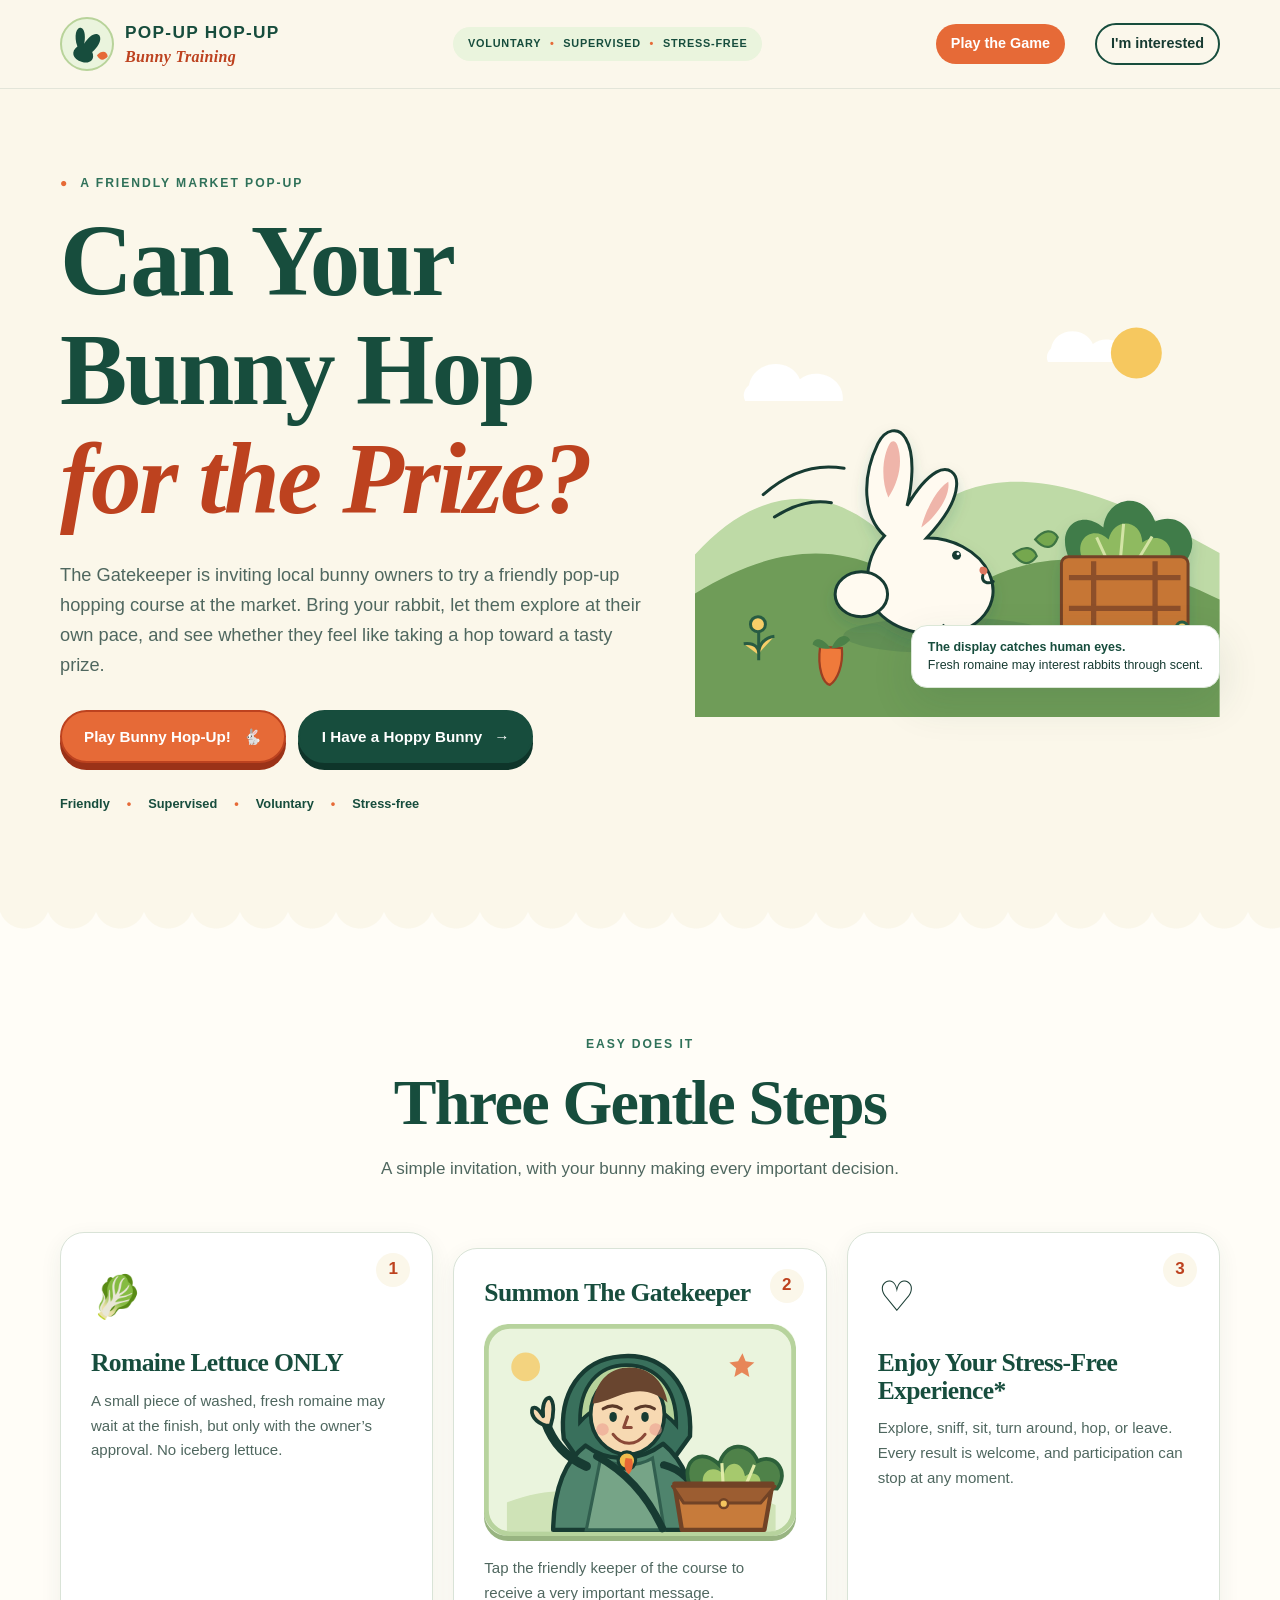
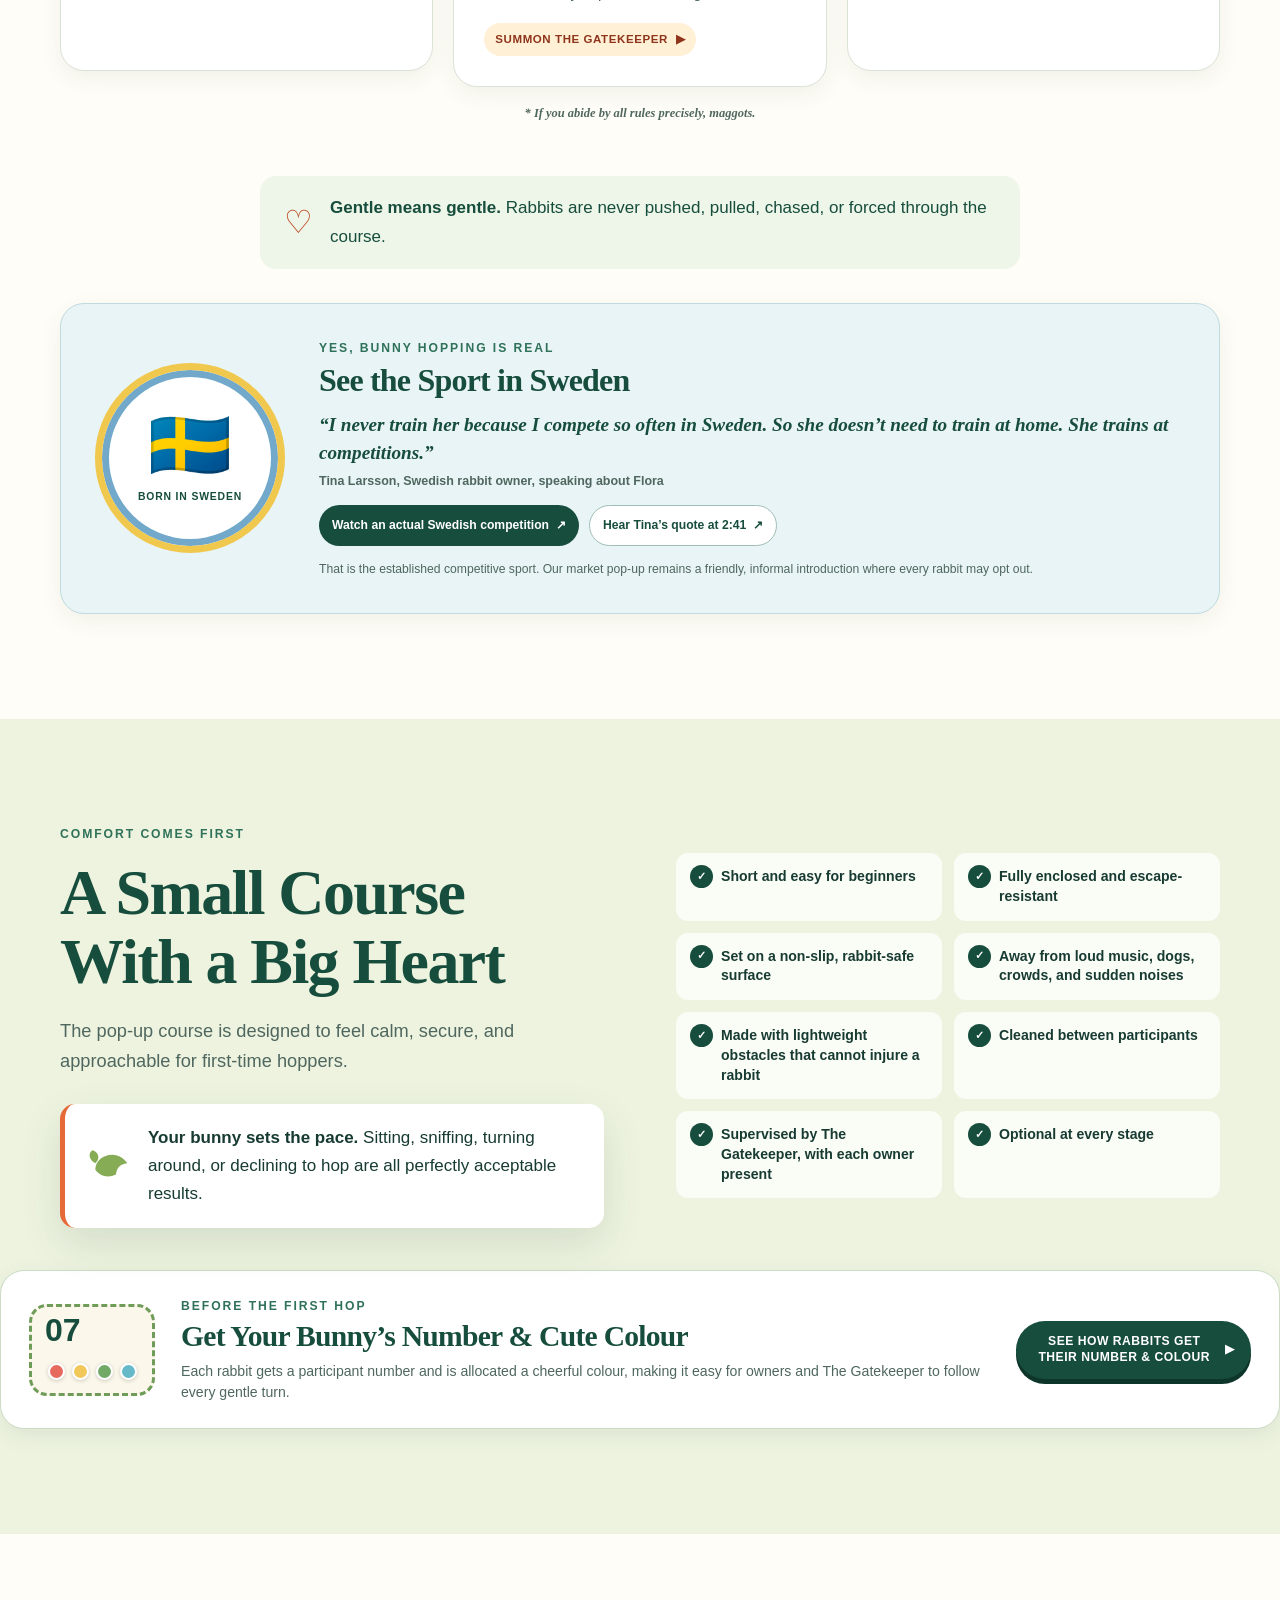
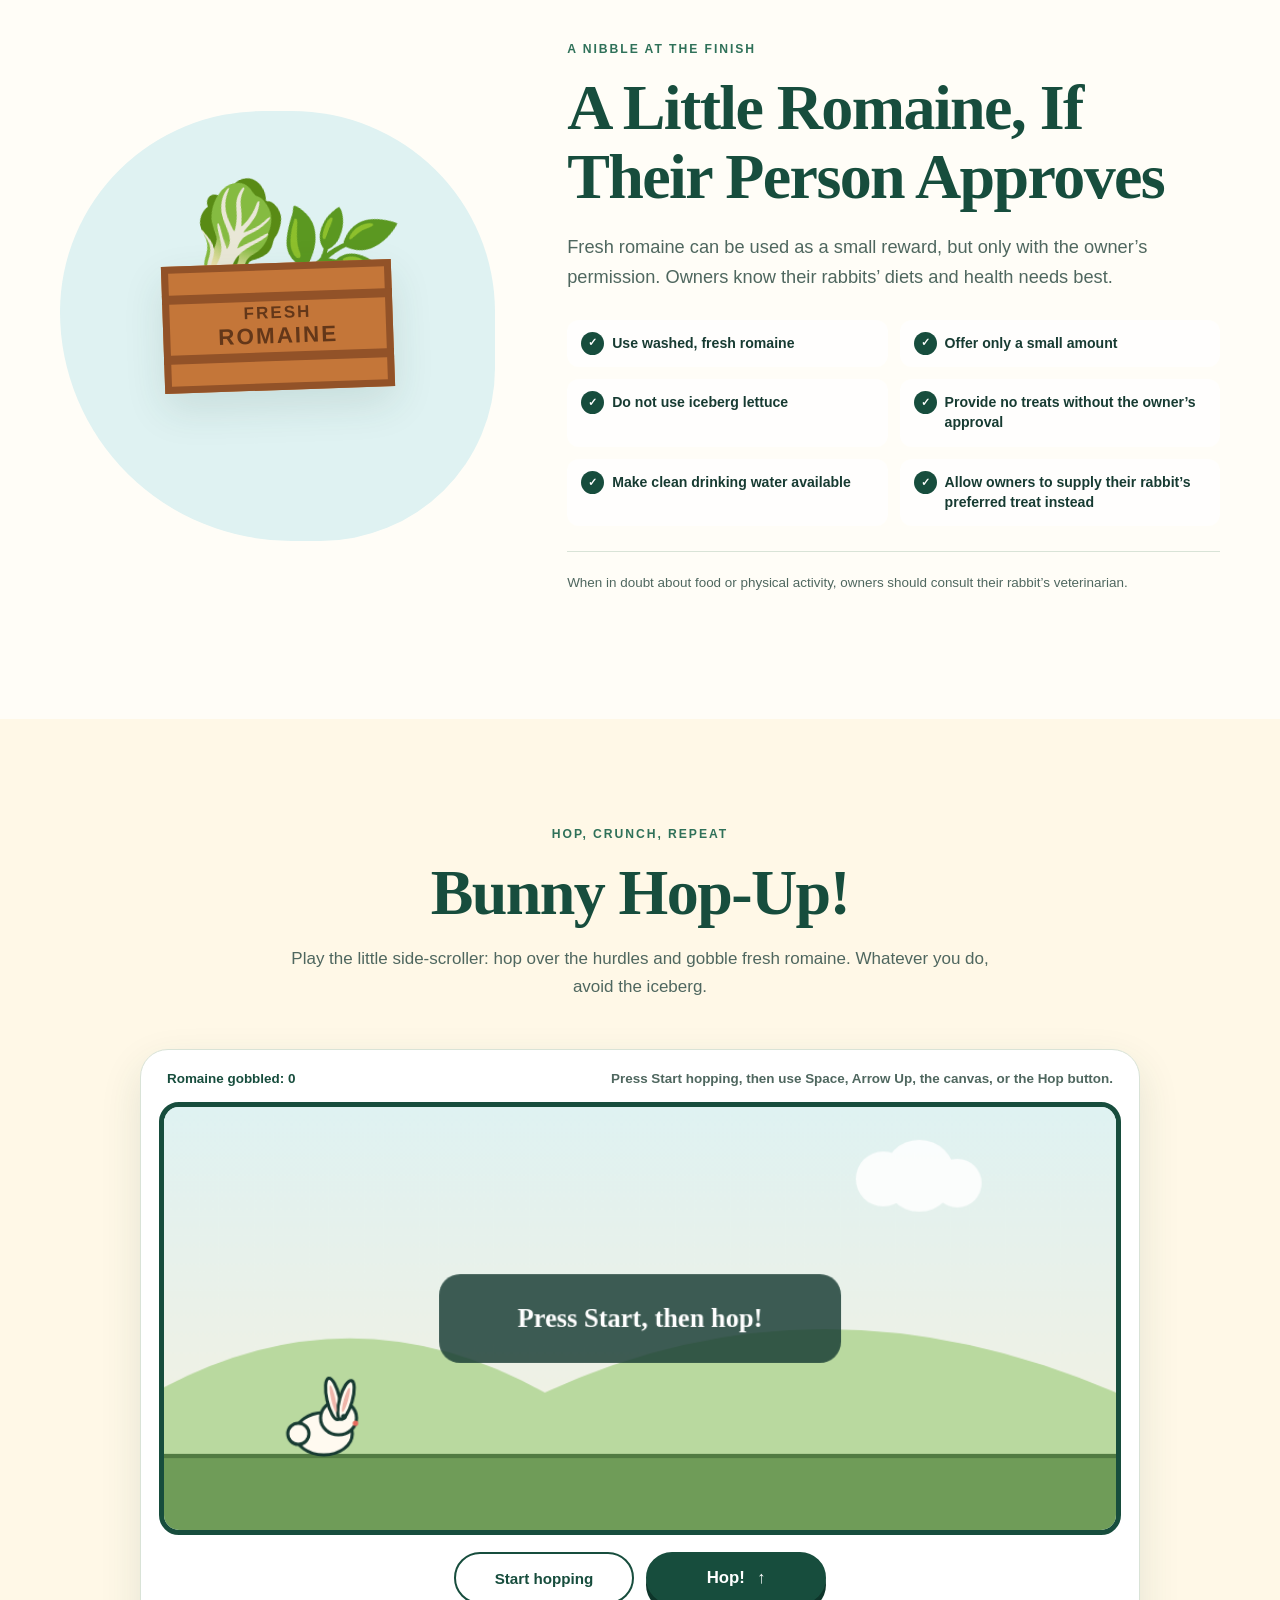
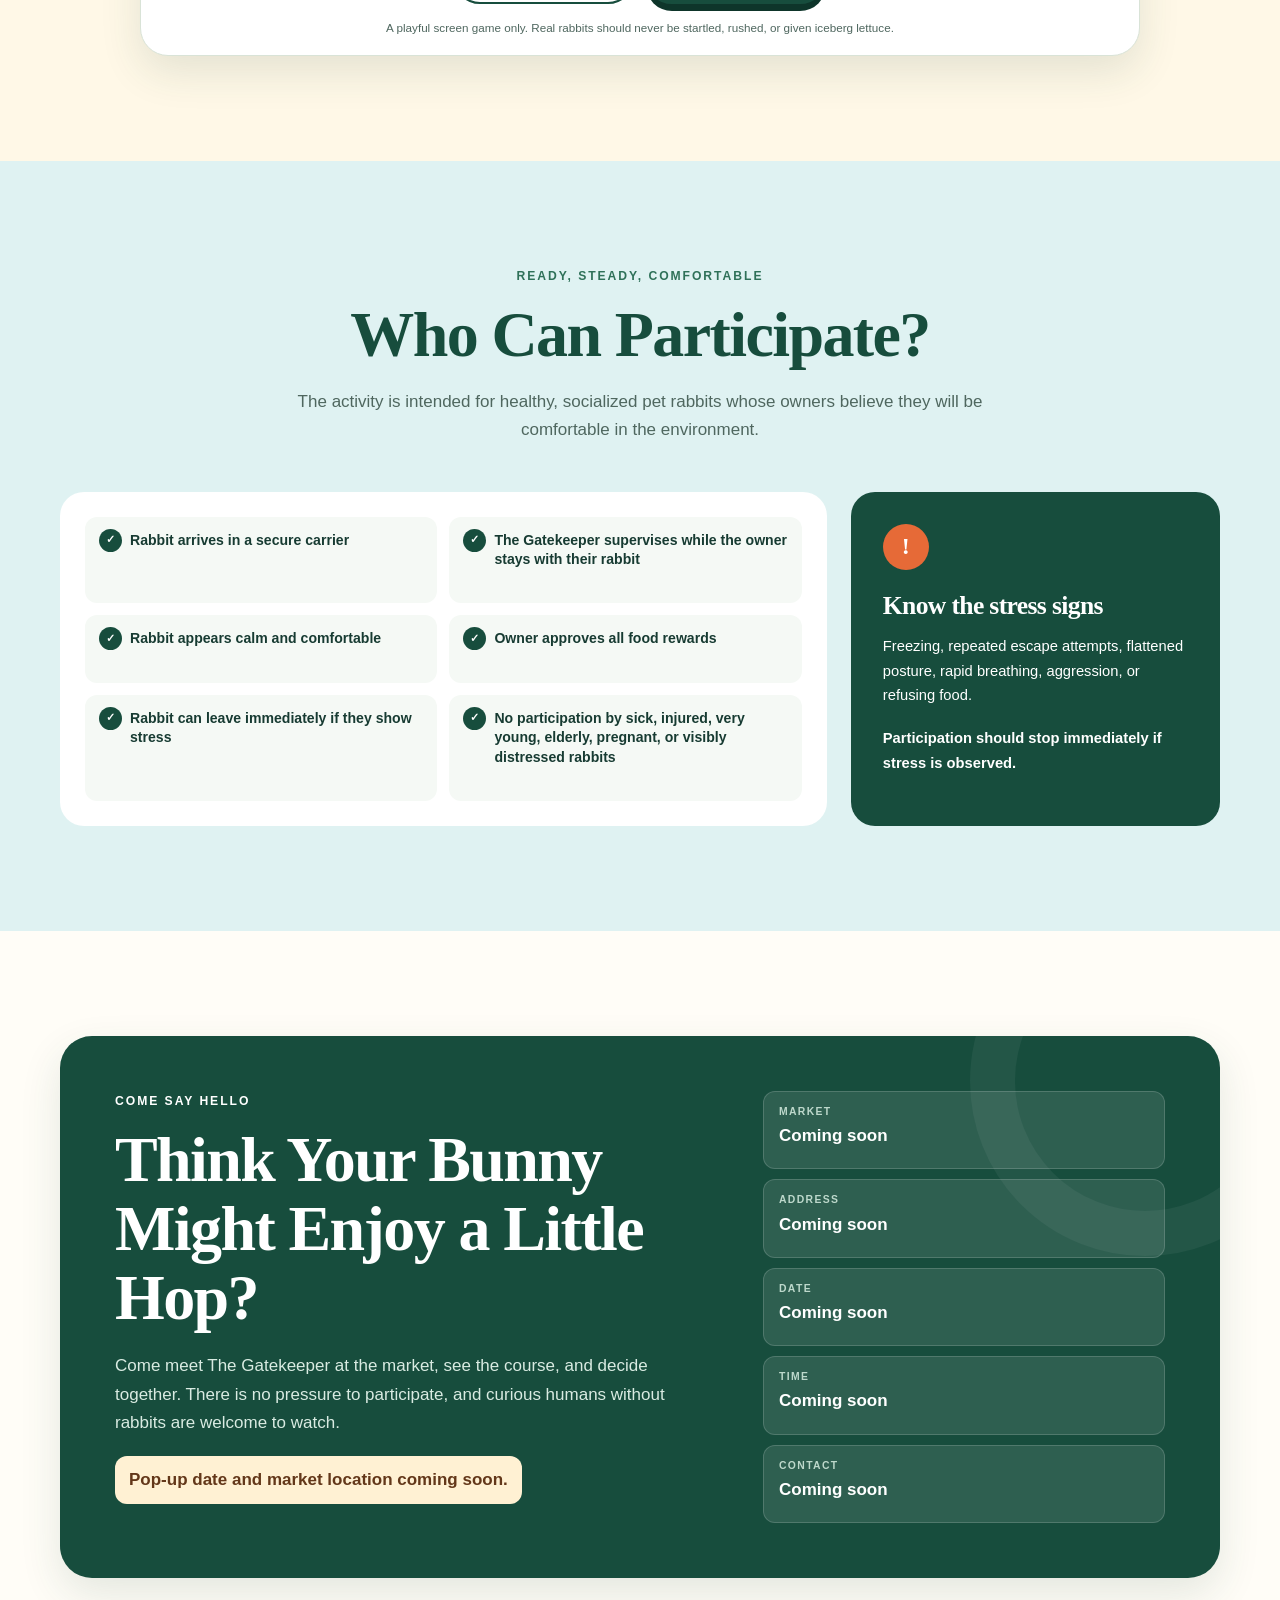
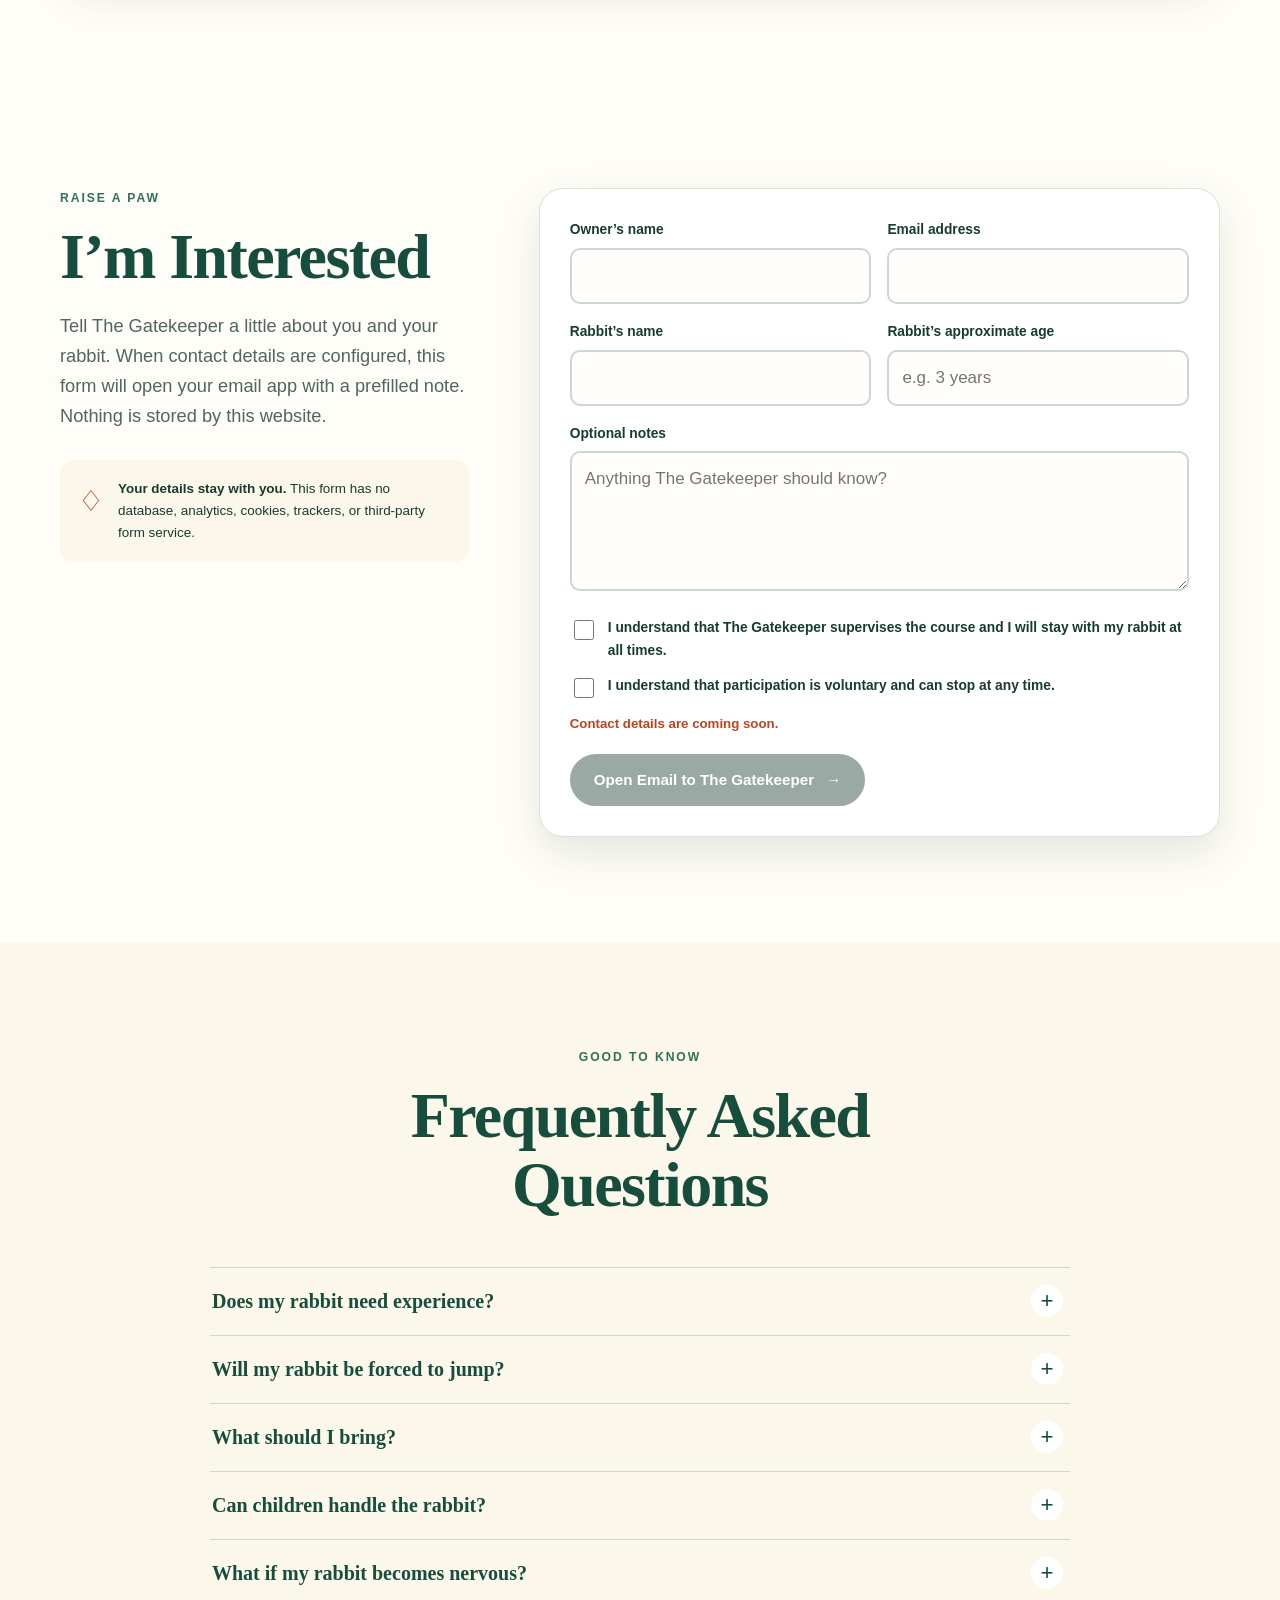
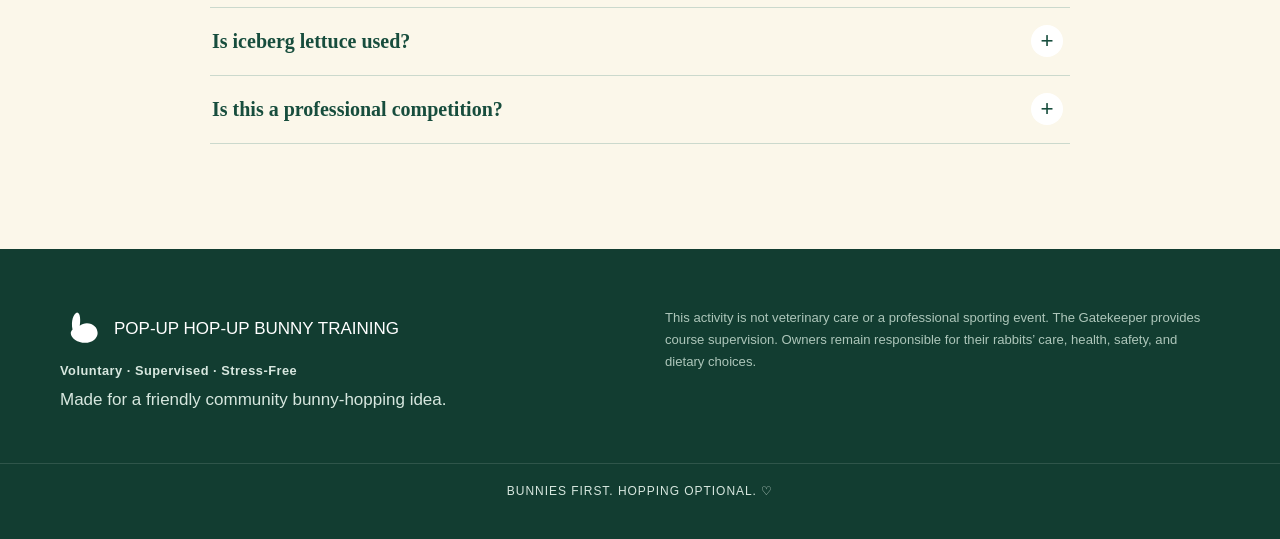
==== index.html @ 7ddb05f0 "Fine-tune maggot audio timing" ====
<!doctype html>
<html lang="en">
<head>
  <meta charset="utf-8">
  <meta name="viewport" content="width=device-width, initial-scale=1">
  <meta name="theme-color" content="#f7f1df">
  <meta name="description" content="A friendly, voluntary bunny-hopping course where rabbit comfort always comes first.">
  <meta property="og:title" content="Pop-Up Hop-Up Bunny Training | Hop for the Prize!">
  <meta property="og:description" content="Can your bunny hop for the prize? Meet The Gatekeeper at a friendly market hopping course.">
  <meta property="og:type" content="website">
  <meta property="og:image" content="/social-card.svg">
  <meta property="og:image:alt" content="A rabbit hopping toward fresh romaine in a market crate">
  <title>Pop-Up Hop-Up Bunny Training | Hop for the Prize!</title>
  <link rel="icon" href="favicon.svg" type="image/svg+xml">
  <link rel="stylesheet" href="styles.css?v=10">
  <script src="event-config.js?v=5" defer></script>
  <script src="script.js?v=5" defer></script>
  <script src="game.js?v=8" defer></script>
</head>
<body>
  <a class="skip-link" href="#main">Skip to main content</a>
  <header class="site-header">
    <div class="shell nav-wrap">
      <a class="brand" href="#top" aria-label="Pop-Up Hop-Up Bunny Training, home">
        <span class="brand-mark"><svg aria-hidden="true" viewBox="0 0 64 64"><path d="M17 35C11 18 16 6 22 7c7 1 7 17 5 24 7-12 18-19 23-12 4 7-4 19-11 24 5 12-4 18-15 15C9 54 7 42 17 35Z"/><circle cx="40" cy="34" r="2.4"/><path class="brand-leaf" d="M46 48c8-9 16-5 16 2-6 7-12 6-16-2Z"/></svg></span>
        <span class="brand-copy"><strong>POP-UP HOP-UP</strong><span>Bunny Training</span></span>
      </a>
      <p class="header-promise">Voluntary <span>•</span> Supervised <span>•</span> Stress-Free</p>
      <nav aria-label="Primary navigation"><a class="nav-game" href="#game">Play the Game</a><a class="nav-cta" href="#interest">I'm interested</a></nav>
    </div>
  </header>

  <main id="main">
    <section class="hero" id="top">
      <div class="shell hero-grid">
        <div class="hero-copy">
          <p class="eyebrow"><span aria-hidden="true">●</span> A friendly market pop-up</p>
          <h1>Can Your Bunny Hop <em>for the Prize?</em></h1>
          <p class="lede">The Gatekeeper is inviting local bunny owners to try a friendly pop-up hopping course at the market. Bring your rabbit, let them explore at their own pace, and see whether they feel like taking a hop toward a tasty prize.</p>
          <div class="button-row"><a class="button game-button" href="#game">Play Bunny Hop-Up! <span aria-hidden="true">🐇</span></a><a class="button primary" href="#interest">I Have a Hoppy Bunny <span aria-hidden="true">→</span></a></div>
          <p class="trust"><span>Friendly</span><span>Supervised</span><span>Voluntary</span><span>Stress-free</span></p>
        </div>
        <div class="hero-art" aria-label="Illustration of a happy rabbit hopping toward a market crate of romaine lettuce" role="img">
          <svg viewBox="0 0 700 570" xmlns="http://www.w3.org/2000/svg" aria-hidden="true">
            <defs><filter id="shadow" x="-20%" y="-20%" width="140%" height="160%"><feDropShadow dx="0" dy="10" stdDeviation="9" flood-color="#315c51" flood-opacity=".18"/></filter></defs>
            <path class="cloud" d="M72 127c7-34 55-38 68-8 24-18 61 0 57 29H67c-4-7-2-15 5-21Zm403-49c5-28 45-31 56-6 20-15 50 0 47 24H471c-3-6-1-13 4-18Z"/>
            <circle class="sun" cx="589" cy="84" r="34"/><path class="hill-back" d="M0 353c93-103 193-91 267-12 94-123 223-107 433 10v219H0Z"/><path class="hill" d="M0 405c125-77 228-71 330 20 111-93 235-77 370-12v157H0Z"/>
            <g class="hop-lines"><path d="M91 273c34-30 70-42 108-35"/><path d="M106 303c28-18 53-23 76-19"/></g>
            <ellipse class="ground-shadow" cx="337" cy="461" rx="139" ry="24"/>
            <g class="bunny" filter="url(#shadow)">
              <path class="rabbit" d="M253 328c-29-26-31-77-9-123 10-20 28-23 37-7 14 23 8 66 2 90 10-17 22-35 39-45 16-9 29 1 27 19-2 25-24 52-40 69 31-1 70 16 84 48 17 40-13 78-65 80-59 2-99-28-98-70 0-26 9-46 23-61Z"/>
              <path class="ear-inner" d="M258 277c-11-26-7-57 2-72 3-5 8-4 10 2 8 22 2 49-12 70Zm44 40c8-29 22-52 36-61 3 18-15 46-36 61Z"/>
              <ellipse class="rabbit" cx="222" cy="406" rx="35" ry="30"/><circle class="eye" cx="349" cy="354" r="6"/><circle class="eye-glint" cx="351" cy="352" r="2"/><path class="nose" d="M381 370c9-3 13 6 5 11-6-2-8-7-5-11Z"/><path class="smile" d="M384 381c-2 9 7 12 14 8"/><path class="rabbit-leg" d="M330 447c30 23 54 25 73 13 10-6 19 6 10 14-31 25-75 15-100-12"/>
            </g>
            <g class="lettuce-hop"><path d="M425 352c14-12 27-9 31 3-8 12-19 14-31-3Z"/><path d="M454 333c11-14 24-14 30-3-5 14-16 19-30 3Z"/></g>
            <g class="crate" filter="url(#shadow)">
              <path class="lettuce-dark" d="M500 360c-21-44 15-69 45-43 5-43 55-49 69-8 35-16 65 21 41 53Z"/><path class="lettuce-light" d="M516 356c-9-26 17-42 36-23 7-31 44-27 45 4 22-16 44 2 36 22Z"/><path class="veins" d="M548 356l-12-26m57 27 17-28m-42 27 4-44"/><rect class="crate-box" x="489" y="356" width="169" height="100" rx="9"/><path class="crate-line" d="M499 384h149M499 425h149M532 362v88m82-88v88"/>
            </g>
            <g class="flowers"><path d="M85 449v45m-20-22c16-2 21 7 20 15m21-25c-15 2-21 13-21 23"/><circle cx="84" cy="446" r="10"/><path d="M650 455v39m-17-17c14-3 18 5 17 13"/><circle cx="650" cy="451" r="8"/></g>
            <g class="carrot"><path d="M167 476c-4 29 4 49 13 51 10-7 18-26 16-49Z"/><path d="M181 478c-13-17-23-13-24-5 8 5 15 7 24 5Zm1 0c9-20 21-19 25-11-6 7-15 11-25 11Z"/></g>
          </svg>
          <p class="art-note"><strong>The display catches human eyes.</strong> Fresh romaine may interest rabbits through scent.</p>
        </div>
      </div>
      <div class="scallop" aria-hidden="true"></div>
    </section>

    <section class="section" id="how">
      <div class="shell"><div class="section-heading"><p class="eyebrow">Easy does it</p><h2>Three Gentle Steps</h2><p>A simple invitation, with your bunny making every important decision.</p></div>
        <div class="steps">
          <article class="step-card"><span class="step-no">1</span><div class="step-icon" aria-hidden="true">🥬</div><h3>Romaine Lettuce ONLY</h3><p>A small piece of washed, fresh romaine may wait at the finish, but only with the owner’s approval. No iceberg lettuce.</p></article>
          <article class="step-card gatekeeper-card"><button class="gatekeeper-trigger" id="meet-gatekeeper" type="button" aria-haspopup="dialog" aria-controls="gatekeeper-dialog" data-gatekeeper-video="https://www.youtube.com/embed/3g31Dj-sEiA?autoplay=1&amp;start=65&amp;rel=0&amp;playsinline=1" data-gatekeeper-source="https://youtu.be/3g31Dj-sEiA?si=zeoUAO45zmbGQn8c&amp;t=65" data-gatekeeper-title="The Gatekeeper Has Appeared"><span class="step-no">2</span><span class="card-title gatekeeper-heading">Summon The Gatekeeper</span><span class="step-icon gatekeeper-icon" aria-hidden="true"><svg viewBox="0 0 200 160" role="presentation"><path class="hood-back" d="M49 78C43 42 60 17 91 14c31-3 55 19 57 58l-18 30H65Z"/><path class="hood-lining" d="M61 67c0-27 15-43 36-43 23 0 39 17 40 46-10-12-23-19-39-19-14 0-27 5-37 16Z"/><ellipse class="cartoon-face" cx="99" cy="64" rx="30" ry="32"/><path class="cartoon-hair" d="M72 56c3-20 15-29 29-29 15 0 27 9 30 27-9-8-17-11-28-9-10 2-18 7-31 11Z"/><path class="cartoon-brow" d="M81 59c5-3 10-3 14 0m11 0c5-3 10-3 14 0"/><ellipse class="cartoon-eye" cx="88" cy="65" rx="3" ry="4"/><ellipse class="cartoon-eye" cx="113" cy="65" rx="3" ry="4"/><circle class="cartoon-cheek" cx="80" cy="76" r="5"/><circle class="cartoon-cheek" cx="121" cy="76" r="5"/><path class="cartoon-nose" d="M99 65l-3 8h6"/><path class="cartoon-smile" d="M88 78c7 10 18 10 25 0"/><path class="cloak-body" d="M66 88c-16 13-23 35-24 65h111c-2-31-11-53-27-66-17 13-43 14-60 1Z"/><path class="cloak-panel" d="M79 98c9 6 27 7 39 0l9 55H68Z"/><circle class="cloak-clasp" cx="99" cy="101" r="7"/><path class="carrot-clasp" d="M98 99c-2 7 0 11 2 12 3-3 4-7 3-12Z"/><path class="wave-arm" d="M68 103c-16-7-24-17-28-30"/><path class="cartoon-hand" d="M39 75c-8-3-12-9-10-13 3-2 6 3 8 5-1-7 1-13 5-13 4 3 3 13 1 21Z"/><path class="holding-arm" d="M128 104c14 4 21 14 24 27"/><path class="bag-strap" d="M75 96c26 14 40 34 49 57"/><path class="lettuce-a" d="M137 119c-7-21 10-31 24-16 3-19 24-20 31-3 15-7 25 10 15 23Z"/><path class="lettuce-b" d="M147 119c-2-12 9-17 17-8 3-13 15-12 17 1 9-6 15 2 11 10Z"/><path class="romaine-vein" d="M163 119l-1-17m19 18 7-16"/><path class="satchel-body" d="M126 119h68l-6 37h-57Z"/><path class="satchel-top" d="M124 121h72l-10 13h-54Z"/><circle class="satchel-button" cx="160" cy="134" r="3"/></svg></span><span class="card-copy">Tap the friendly keeper of the course to receive a very important message.</span><span class="watch-cue">Summon The Gatekeeper <span aria-hidden="true">▶</span></span></button></article>
          <article class="step-card"><span class="step-no">3</span><div class="step-icon" aria-hidden="true">♡</div><h3>Enjoy Your Stress-Free Experience*</h3><p>Explore, sniff, sit, turn around, hop, or leave. Every result is welcome, and participation can stop at any moment.</p></article>
        </div>
        <p class="maggot-note">* If you abide by all rules precisely, maggots.</p>
        <div class="kind-note"><span aria-hidden="true">♡</span><p><strong>Gentle means gentle.</strong> Rabbits are never pushed, pulled, chased, or forced through the course.</p></div>
        <aside class="sweden-story" aria-labelledby="sweden-story-title">
          <div class="sweden-badge" aria-hidden="true"><span>🇸🇪</span><small>Born in Sweden</small></div>
          <div class="sweden-copy">
            <p class="eyebrow">Yes, bunny hopping is real</p>
            <h3 id="sweden-story-title">See the Sport in Sweden</h3>
            <blockquote>“I never train her because I compete so often in Sweden. So she doesn’t need to train at home. She trains at competitions.”</blockquote>
            <p class="quote-credit">Tina Larsson, Swedish rabbit owner, speaking about Flora</p>
            <div class="story-links"><a href="https://www.youtube.com/watch?v=qM9YWm6T_hc" target="_blank" rel="noopener noreferrer">Watch an actual Swedish competition <span aria-hidden="true">↗</span></a><a href="https://www.youtube.com/watch?v=qM9YWm6T_hc&amp;t=161s" target="_blank" rel="noopener noreferrer">Hear Tina’s quote at 2:41 <span aria-hidden="true">↗</span></a></div>
            <p class="context-note">That is the established competitive sport. Our market pop-up remains a friendly, informal introduction where every rabbit may opt out.</p>
          </div>
        </aside>
      </div>
    </section>

    <section class="section tint" id="course">
      <div class="shell split"><div><p class="eyebrow">Comfort comes first</p><h2>A Small Course With a Big Heart</h2><p class="section-intro">The pop-up course is designed to feel calm, secure, and approachable for first-time hoppers.</p><div class="pace-note"><svg aria-hidden="true" viewBox="0 0 48 48"><path d="M11 28c0-9 8-16 18-16 7 0 13 4 16 9-8 1-11 5-12 12-8 4-17 2-22-5Z"/><path d="M11 21C4 17 3 10 8 7c6 2 9 8 3 14Z"/></svg><p><strong>Your bunny sets the pace.</strong> Sitting, sniffing, turning around, or declining to hop are all perfectly acceptable results.</p></div></div>
        <ul class="feature-list"><li>Short and easy for beginners</li><li>Fully enclosed and escape-resistant</li><li>Set on a non-slip, rabbit-safe surface</li><li>Away from loud music, dogs, crowds, and sudden noises</li><li>Made with lightweight obstacles that cannot injure a rabbit</li><li>Cleaned between participants</li><li>Supervised by The Gatekeeper, with each owner present</li><li>Optional at every stage</li></ul>
      </div>
      <aside class="rabbit-allocation" aria-labelledby="allocation-title">
        <div class="allocation-ticket" aria-hidden="true"><span class="ticket-number">07</span><span class="colour-dot coral"></span><span class="colour-dot sunshine"></span><span class="colour-dot meadow"></span><span class="colour-dot sky-dot"></span></div>
        <div class="allocation-copy"><p class="eyebrow">Before the first hop</p><h3 id="allocation-title">Get Your Bunny’s Number &amp; Cute Colour</h3><p>Each rabbit gets a participant number and is allocated a cheerful colour, making it easy for owners and The Gatekeeper to follow every gentle turn.</p></div>
        <button class="allocation-cta" type="button" aria-haspopup="dialog" aria-controls="gatekeeper-dialog" data-gatekeeper-video="https://www.youtube.com/embed/3g31Dj-sEiA?autoplay=1&amp;start=108&amp;rel=0&amp;playsinline=1" data-gatekeeper-source="https://youtu.be/3g31Dj-sEiA?si=zeoUAO45zmbGQn8c&amp;t=108" data-gatekeeper-title="Your Number and Colour Await">See How Rabbits Get Their Number &amp; Colour <span aria-hidden="true">▶</span></button>
      </aside>
    </section>

    <section class="section" id="prize"><div class="shell split reverse"><div class="prize-art" aria-hidden="true"><span class="leaf l1">🥬</span><span class="leaf l2">🌿</span><div class="crate-mini">FRESH<br><strong>ROMAINE</strong></div></div><div><p class="eyebrow">A nibble at the finish</p><h2>A Little Romaine, If Their Person Approves</h2><p class="section-intro">Fresh romaine can be used as a small reward, but only with the owner’s permission. Owners know their rabbits’ diets and health needs best.</p><ul class="check-list"><li>Use washed, fresh romaine</li><li>Offer only a small amount</li><li>Do not use iceberg lettuce</li><li>Provide no treats without the owner’s approval</li><li>Make clean drinking water available</li><li>Allow owners to supply their rabbit’s preferred treat instead</li></ul><p class="fine-note">When in doubt about food or physical activity, owners should consult their rabbit’s veterinarian.</p></div></div></section>

    <section class="section game-section" id="game"><div class="shell"><div class="section-heading"><p class="eyebrow">Hop, crunch, repeat</p><h2>Bunny Hop-Up!</h2><p>Play the little side-scroller: hop over the hurdles and gobble fresh romaine. Whatever you do, avoid the iceberg.</p></div>
      <div class="game-shell">
        <div class="game-hud"><p>Romaine gobbled: <strong id="game-score">0</strong></p><p id="game-status" role="status" aria-live="polite">Press Start hopping, then use Space, Arrow Up, the canvas, or the Hop button.</p></div>
        <div class="game-stage"><canvas id="bunny-game-canvas" width="900" height="400" tabindex="0" aria-label="Bunny side-scroller game. Jump over international equestrian hurdles, collect romaine, and avoid iceberg lettuce.">Your browser does not support the bunny game canvas.</canvas>
          <div class="game-video-cameo" id="game-video-cameo" hidden aria-hidden="true"><div id="game-video-frame"></div><span>A message from The Gatekeeper</span></div>
          <div class="game-audio-frame" id="game-audio-frame" aria-hidden="true"></div>
          <div class="game-gatekeeper" id="game-gatekeeper" hidden><img id="game-gatekeeper-photo" data-src="gatekeeper-banished.jpg?v=1" alt="The real Gatekeeper appearing after the iceberg mistake"><p id="game-verdict">You are banished!</p><button id="game-retry" type="button">Face the course again</button></div>
        </div>
        <div class="game-controls"><button class="button secondary" id="game-start" type="button">Start hopping</button><button class="button primary game-jump" id="game-jump" type="button">Hop! <span aria-hidden="true">↑</span></button></div>
        <p class="game-note">A playful screen game only. Real rabbits should never be startled, rushed, or given iceberg lettuce.</p>
      </div>
    </div></section>

    <section class="section sky" id="participate"><div class="shell"><div class="section-heading"><p class="eyebrow">Ready, steady, comfortable</p><h2>Who Can Participate?</h2><p>The activity is intended for healthy, socialized pet rabbits whose owners believe they will be comfortable in the environment.</p></div><div class="participate-grid"><ul class="check-list card-list"><li>Rabbit arrives in a secure carrier</li><li>The Gatekeeper supervises while the owner stays with their rabbit</li><li>Rabbit appears calm and comfortable</li><li>Owner approves all food rewards</li><li>Rabbit can leave immediately if they show stress</li><li>No participation by sick, injured, very young, elderly, pregnant, or visibly distressed rabbits</li></ul><aside class="stress-card"><div class="stress-icon" aria-hidden="true">!</div><h3>Know the stress signs</h3><p>Freezing, repeated escape attempts, flattened posture, rapid breathing, aggression, or refusing food.</p><p><strong>Participation should stop immediately if stress is observed.</strong></p></aside></div></div></section>

    <section class="section invitation" id="visit"><div class="shell"><div class="invite-panel"><div class="invite-copy"><p class="eyebrow">Come say hello</p><h2>Think Your Bunny Might Enjoy a Little Hop?</h2><p>Come meet The Gatekeeper at the market, see the course, and decide together. There is no pressure to participate, and curious humans without rabbits are welcome to watch.</p><p class="coming-soon" id="event-status">Pop-up date and market location coming soon.</p></div><dl class="event-details" id="event-details"><div><dt>Market</dt><dd data-event="marketName">Coming soon</dd></div><div><dt>Address</dt><dd data-event="marketAddress">Coming soon</dd></div><div><dt>Date</dt><dd data-event="eventDate">Coming soon</dd></div><div><dt>Time</dt><dd data-event="eventTime">Coming soon</dd></div><div><dt>Contact</dt><dd data-event="contactEmail">Coming soon</dd></div></dl></div></div></section>

    <section class="section" id="interest"><div class="shell form-grid"><div><p class="eyebrow">Raise a paw</p><h2>I’m Interested</h2><p class="section-intro">Tell The Gatekeeper a little about you and your rabbit. When contact details are configured, this form will open your email app with a prefilled note. Nothing is stored by this website.</p><div class="privacy-note"><span aria-hidden="true">♢</span><p><strong>Your details stay with you.</strong> This form has no database, analytics, cookies, trackers, or third-party form service.</p></div></div>
        <form id="interest-form" novalidate><div class="field-row"><div class="field"><label for="owner">Owner’s name</label><input id="owner" name="owner" autocomplete="name" required></div><div class="field"><label for="email">Email address</label><input id="email" name="email" type="email" autocomplete="email" required></div></div><div class="field-row"><div class="field"><label for="rabbit">Rabbit’s name</label><input id="rabbit" name="rabbit" required></div><div class="field"><label for="age">Rabbit’s approximate age</label><input id="age" name="age" placeholder="e.g. 3 years" required></div></div><div class="field"><label for="notes">Optional notes</label><textarea id="notes" name="notes" rows="4" placeholder="Anything The Gatekeeper should know?"></textarea></div><label class="checkbox"><input type="checkbox" name="supervise" required><span>I understand that The Gatekeeper supervises the course and I will stay with my rabbit at all times.</span></label><label class="checkbox"><input type="checkbox" name="voluntary" required><span>I understand that participation is voluntary and can stop at any time.</span></label><p class="form-message" id="form-message" role="status">Contact details are coming soon.</p><button class="button primary" id="submit-button" type="submit" disabled>Open Email to The Gatekeeper <span aria-hidden="true">→</span></button><noscript><p class="form-message">JavaScript is needed to prepare the email. Contact details are coming soon.</p></noscript></form>
      </div></section>

    <section class="section faq-section" id="faq"><div class="shell narrow"><div class="section-heading"><p class="eyebrow">Good to know</p><h2>Frequently Asked Questions</h2></div><div class="faq-list">
      <details><summary>Does my rabbit need experience?</summary><p>No. The course is short and beginner-friendly. Your rabbit is also welcome to simply look, sniff, or decide not to participate.</p></details>
      <details><summary>Will my rabbit be forced to jump?</summary><p>Never. Rabbits are not pushed, pulled, chased, or forced. They choose whether to explore or hop, and can stop at any moment.</p></details>
      <details><summary>What should I bring?</summary><p>Bring your rabbit in a secure carrier, plus any familiar comfort items, water setup, and an approved favourite treat you would like used.</p></details>
      <details><summary>Can children handle the rabbit?</summary><p>The Gatekeeper supervises the course, while the rabbit’s adult owner decides who may handle them and stays present at all times. Calm, safe handling and the rabbit’s comfort come first.</p></details>
      <details><summary>What if my rabbit becomes nervous?</summary><p>Stop immediately and return them to the security of their carrier or another calm space. Leaving the activity is always okay.</p></details>
      <details><summary>Is iceberg lettuce used?</summary><p>No. Only a small amount of washed, fresh romaine may be offered, with the owner’s permission.</p></details>
      <details><summary>Is this a professional competition?</summary><p>No. This is a friendly, informal community activity, not a sanctioned sporting event. The rabbit’s comfort matters more than completing the course.</p></details>
    </div></div></section>
  </main>

  <footer><div class="shell footer-grid"><div><a class="brand footer-brand" href="#top"><svg aria-hidden="true" viewBox="0 0 48 48"><path d="M14 25c-2-9 1-18 5-19 4 0 4 10 3 15 2-2 5-3 8-3 7 0 12 5 12 11s-6 11-14 11S12 35 12 29c0-1 1-3 2-4Z"/></svg><span>POP-UP HOP-UP BUNNY TRAINING</span></a><p><strong>Voluntary · Supervised · Stress-Free</strong></p><p>Made for a friendly community bunny-hopping idea.</p></div><p class="disclaimer">This activity is not veterinary care or a professional sporting event. The Gatekeeper provides course supervision. Owners remain responsible for their rabbits’ care, health, safety, and dietary choices.</p></div><p class="footer-bottom">Bunnies first. Hopping optional. <span aria-hidden="true">♡</span></p></footer>

  <dialog class="gatekeeper-dialog" id="gatekeeper-dialog" aria-labelledby="gatekeeper-title">
    <div class="dialog-shell">
      <button class="dialog-close" id="close-gatekeeper" type="button" aria-label="Close Gatekeeper video">×</button>
      <p class="vhs-label">A MESSAGE FROM THE OTHER SIDE</p>
      <h2 id="gatekeeper-title">The Gatekeeper Has Appeared</h2>
      <p class="sound-warning"><strong>Sound on:</strong> The Gatekeeper is not known for his indoor voice. For rabbit comfort, watch away from participating rabbits or keep the volume low.</p>
      <div class="video-frame" id="gatekeeper-video" data-video="https://www.youtube.com/embed/3g31Dj-sEiA?autoplay=1&amp;start=65&amp;rel=0&amp;playsinline=1">
        <p>Summoning The Gatekeeper…</p>
      </div>
      <p class="video-credit">Video reference: <a id="gatekeeper-source" href="https://youtu.be/3g31Dj-sEiA?si=zeoUAO45zmbGQn8c&amp;t=65" target="_blank" rel="noopener noreferrer"><cite>Nightmare: The Video Board Game / Atmosfear</cite> (1991) on YouTube</a>. Video remains hosted by its uploader and connects to YouTube only after you summon The Gatekeeper.</p>
    </div>
  </dialog>
</body>
</html>
---- styles.css ----
@font-face{font-family:GardenDisplay;src:local("Georgia");font-display:swap}*{box-sizing:border-box}:root{--green:#174d3d;--green-2:#2f7159;--leaf:#86ad55;--cream:#fbf7ea;--paper:#fffdf7;--orange:#e66a37;--orange-dark:#bd421f;--sky:#dff2f2;--ink:#173b32;--muted:#4f675f;--line:#d9e3d7;--shadow:0 16px 42px rgba(37,73,59,.12);--radius:24px}html{scroll-behavior:smooth;scroll-padding-top:88px}body{margin:0;background:var(--paper);color:var(--ink);font-family:Arial,"Helvetica Neue",sans-serif;font-size:17px;line-height:1.65;-webkit-text-size-adjust:100%;text-size-adjust:100%}a{color:inherit}svg{display:block}h1,h2,h3{font-family:GardenDisplay,Georgia,serif;line-height:1.08;margin:0;color:var(--green);letter-spacing:-.025em}h1{font-size:clamp(3rem,8vw,6.3rem);max-width:800px}h1 em{color:var(--orange-dark);font-style:italic}h2{font-size:clamp(2.4rem,5vw,4.2rem)}h3{font-size:1.6rem}p{margin:0 0 1.2rem}.shell{width:min(1160px,calc(100% - 40px));margin-inline:auto}.narrow{max-width:860px}.skip-link{position:fixed;z-index:100;top:10px;left:10px;background:var(--ink);color:white;padding:10px 16px;border-radius:8px;transform:translateY(-150%)}.skip-link:focus{transform:none}.site-header{position:sticky;top:0;z-index:50;background:rgba(251,247,234,.94);backdrop-filter:blur(12px);border-bottom:1px solid rgba(23,77,61,.1)}.nav-wrap{min-height:88px;display:flex;align-items:center;justify-content:space-between}.brand{display:flex;gap:11px;align-items:center;text-decoration:none;color:var(--green)}.brand-mark{width:54px;height:54px;display:grid;place-items:center;border-radius:50%;background:#eaf4dd;border:2px solid #b8d39a}.brand svg{width:43px;fill:var(--green)}.brand .brand-leaf{fill:var(--orange)}.brand-copy{display:flex;flex-direction:column;line-height:1;white-space:nowrap}.brand-copy strong{font:900 1.08rem Arial,sans-serif;letter-spacing:.075em}.brand-copy>span{font:italic 700 1rem GardenDisplay,Georgia,serif;letter-spacing:.02em;margin-top:5px;color:var(--orange-dark)}.header-promise{margin:0;padding:8px 15px;border-radius:100px;background:#eaf4dd;color:var(--green);font-size:.68rem;font-weight:900;letter-spacing:.07em;text-transform:uppercase}.header-promise span{color:var(--orange);margin:0 5px}nav{display:flex;align-items:center;gap:30px}nav a{text-decoration:none;font-size:.9rem;font-weight:700}nav a:hover{color:var(--orange-dark)}.nav-cta{border:2px solid var(--green);padding:7px 14px;border-radius:100px}.nav-game{padding:8px 15px;border-radius:100px;background:var(--orange);color:white}.nav-game:hover{background:var(--orange-dark);color:white}.hero{position:relative;overflow:hidden;background:var(--cream);padding:84px 0 96px}.hero-grid{display:grid;grid-template-columns:1.06fr .94fr;align-items:center;gap:44px}.eyebrow{text-transform:uppercase;letter-spacing:.16em;font-weight:800;font-size:.76rem;color:var(--green-2);margin-bottom:14px}.eyebrow span{color:var(--orange);margin-right:6px}.lede,.section-intro{font-size:1.14rem;color:var(--muted);max-width:670px}.hero .lede{margin-top:26px}.button-row{display:flex;flex-wrap:wrap;gap:12px;margin:30px 0}.button{display:inline-flex;justify-content:center;align-items:center;gap:12px;min-height:52px;border:2px solid var(--green);border-radius:100px;padding:12px 22px;text-decoration:none;font-weight:800;font-size:.95rem;cursor:pointer;font-family:inherit}.button.primary{background:var(--green);color:white;box-shadow:0 7px 0 #0e352a}.button.game-button{background:var(--orange);border-color:var(--orange-dark);color:white;box-shadow:0 7px 0 #9b3218}.button.game-button:hover{background:var(--orange-dark);transform:translateY(-2px)}.button.primary:hover{background:#23634e;transform:translateY(-2px)}.button.secondary{background:transparent;color:var(--green)}.button.secondary:hover{background:white}.button:disabled{background:#9ba9a4;border-color:#9ba9a4;box-shadow:none;cursor:not-allowed;transform:none}.trust{display:flex;flex-wrap:wrap;gap:7px 17px;color:var(--green);font-size:.8rem;font-weight:800}.trust span+span:before{content:"•";color:var(--orange);margin-right:17px}.hero-art{position:relative}.hero-art>svg{width:100%;height:auto}.cloud{fill:white}.sun{fill:#f6c85f}.hill-back{fill:#bedaa6}.hill{fill:#6f9c58}.ground-shadow{fill:#386848;opacity:.25}.rabbit{fill:#fffaf0;stroke:#173b32;stroke-width:4}.ear-inner{fill:#efb5aa}.eye{fill:#173b32}.eye-glint{fill:white}.nose{fill:#dc765f}.smile,.hop-lines path{fill:none;stroke:#173b32;stroke-width:4;stroke-linecap:round}.rabbit-leg{fill:#fffaf0;stroke:#173b32;stroke-width:4}.hop-lines{fill:none;stroke:#66a98e;stroke-width:5;stroke-linecap:round}.lettuce-dark{fill:#3f7c49}.lettuce-light{fill:#8fba60}.veins{fill:none;stroke:#d3e4a5;stroke-width:4}.crate-box{fill:#c67636;stroke:#744326;stroke-width:4}.crate-line{fill:none;stroke:#8d4f29;stroke-width:7}.lettuce-hop path{fill:#75a74e;stroke:#3e7543;stroke-width:3}.flowers{fill:#f7ce68;stroke:#285c43;stroke-width:4}.carrot>path:first-child{fill:#ef7a3b;stroke:#9a3f22;stroke-width:3}.carrot>path:not(:first-child){fill:#4b8148}.art-note{position:absolute;right:0;bottom:10px;max-width:320px;background:white;border:1px solid #dbe7d7;border-radius:16px;padding:12px 16px;font-size:.78rem;line-height:1.45;box-shadow:var(--shadow)}.art-note strong{display:block;color:var(--green)}.scallop{position:absolute;bottom:-1px;left:0;width:100%;height:24px;background:radial-gradient(circle at 24px -3px,transparent 25px,var(--paper) 26px);background-size:48px 30px}.section{padding:105px 0}.section-heading{text-align:center;max-width:700px;margin:0 auto 48px}.section-heading>p:last-child{color:var(--muted);margin:18px auto 0}.steps{display:grid;grid-template-columns:repeat(3,1fr);gap:20px;counter-reset:steps}.step-card{position:relative;background:white;border:1px solid var(--line);border-radius:var(--radius);padding:30px;box-shadow:0 7px 22px rgba(37,73,59,.07)}.step-card:nth-child(2){transform:translateY(16px)}.step-no{position:absolute;top:20px;right:22px;width:34px;height:34px;border-radius:50%;display:grid;place-items:center;background:var(--cream);font-weight:bold;color:var(--orange-dark)}.step-icon{font-size:2.6rem;margin-bottom:18px}.step-card p,.card-copy{font-size:.94rem;color:var(--muted);margin:12px 0 0}.gatekeeper-card{padding:0;overflow:hidden}.gatekeeper-trigger{position:relative;width:100%;min-height:100%;padding:30px;border:0;background:transparent;color:inherit;text-align:left;cursor:pointer;font:inherit}.card-title{display:block;font:700 1.6rem/1.08 GardenDisplay,Georgia,serif;color:var(--green);letter-spacing:-.025em}.gatekeeper-heading{padding-right:42px;margin-bottom:18px}.card-copy{display:block}.gatekeeper-icon{display:block;width:100%;height:auto;aspect-ratio:500/340;margin:0 0 20px;padding:0;border:0;border-radius:24px;background:#eaf4dd url("gatekeeper-cartoon.svg?v=1") center/contain no-repeat;box-shadow:0 5px 0 #98b481;overflow:hidden}.gatekeeper-icon svg{display:none}.hood-back{fill:#39705c;stroke:#173b32;stroke-width:3}.hood-lining{fill:#b6d39a;stroke:#173b32;stroke-width:2.5}.cartoon-face{fill:#f7d9b2;stroke:#173b32;stroke-width:2.5}.cartoon-hair{fill:#69452f}.cartoon-brow,.cartoon-nose,.cartoon-smile{fill:none;stroke:#5b3928;stroke-width:2.3;stroke-linecap:round}.cartoon-eye{fill:#173b32}.cartoon-cheek{fill:#eb9c8f;opacity:.65}.cloak-body{fill:#4f846d;stroke:#173b32;stroke-width:3}.cloak-panel{fill:#76a487;stroke:#315f4f;stroke-width:2}.cloak-clasp{fill:#f2bd4c;stroke:#173b32;stroke-width:2}.carrot-clasp{fill:#e96736}.wave-arm,.holding-arm,.bag-strap{fill:none;stroke:#173b32;stroke-width:7;stroke-linecap:round}.cartoon-hand{fill:#f7d9b2;stroke:#173b32;stroke-width:2.5}.lettuce-a{fill:#4f8249;stroke:#2d613a;stroke-width:2}.lettuce-b{fill:#a6c96d}.romaine-vein{fill:none;stroke:#e0eba9;stroke-width:2}.satchel-body{fill:#c77b3b;stroke:#714326;stroke-width:3}.satchel-top{fill:#9c5d31;stroke:#714326;stroke-width:2}.satchel-button{fill:#f4c55e;stroke:#714326;stroke-width:1.5}.watch-cue{display:inline-flex;gap:8px;align-items:center;margin-top:18px;padding:7px 11px;border-radius:100px;background:#fff0d6;color:#8f351b;font-size:.72rem;font-weight:800;text-transform:uppercase;letter-spacing:.05em}.gatekeeper-trigger:hover .watch-cue{background:var(--orange);color:white}.maggot-note{margin:35px auto 0;text-align:center;color:var(--muted);font:italic 700 .78rem GardenDisplay,Georgia,serif}.kind-note{display:flex;align-items:center;gap:17px;max-width:760px;margin:55px auto 0;background:#edf6e8;border-radius:16px;padding:18px 24px;color:var(--green)}.kind-note span{font-size:2rem;color:var(--orange-dark)}.kind-note p{margin:0}.sweden-story{display:grid;grid-template-columns:190px 1fr;gap:34px;align-items:center;margin-top:34px;padding:34px;background:#e8f4f5;border:1px solid #bedbdf;border-radius:var(--radius);box-shadow:0 7px 22px rgba(37,73,59,.07)}.sweden-badge{aspect-ratio:1;display:grid;place-items:center;align-content:center;gap:10px;border-radius:50%;background:#fff;color:#174d3d;border:7px solid #f1c84e;box-shadow:inset 0 0 0 7px #72a9cb}.sweden-badge span{font-size:4.2rem;line-height:1}.sweden-badge small{font-size:.65rem;font-weight:900;letter-spacing:.08em;text-transform:uppercase}.sweden-copy .eyebrow{margin-bottom:5px}.sweden-copy h3{font-size:2rem}.sweden-copy blockquote{margin:14px 0 4px;font:italic 700 1.2rem/1.45 GardenDisplay,Georgia,serif;color:var(--green)}.quote-credit{margin:0 0 14px;color:var(--muted);font-size:.78rem;font-weight:700}.story-links{display:flex;flex-wrap:wrap;gap:10px}.story-links a{display:inline-flex;gap:7px;align-items:center;padding:9px 13px;border-radius:100px;background:var(--green);color:white;text-decoration:none;font-size:.76rem;font-weight:800}.story-links a:last-child{background:white;color:var(--green);border:1px solid #9fbeb5}.context-note{margin:13px 0 0;color:var(--muted);font-size:.76rem}.tint{background:#edf3df}.split{display:grid;grid-template-columns:1fr 1fr;gap:72px;align-items:center}.section-intro{margin:20px 0 28px}.pace-note{background:white;border-left:5px solid var(--orange);border-radius:15px;padding:20px;display:flex;gap:18px;box-shadow:var(--shadow)}.pace-note svg{width:45px;min-width:45px;fill:var(--leaf)}.pace-note p{margin:0}.feature-list,.check-list{list-style:none;margin:0;padding:0;display:grid;grid-template-columns:1fr 1fr;gap:12px}.feature-list li,.check-list li{position:relative;padding:14px 14px 14px 45px;background:rgba(255,255,255,.74);border-radius:12px;font-weight:700;font-size:.88rem;line-height:1.4}.feature-list li:before,.check-list li:before{content:"✓";position:absolute;left:14px;top:12px;width:23px;height:23px;display:grid;place-items:center;border-radius:50%;background:var(--green);color:white;font-size:.7rem}.rabbit-allocation{display:grid;grid-template-columns:auto 1fr auto;align-items:center;gap:26px;margin-top:42px;padding:25px 28px;background:white;border:1px solid #cadcc6;border-radius:var(--radius);box-shadow:0 7px 22px rgba(37,73,59,.08)}.allocation-ticket{position:relative;width:126px;height:92px;display:flex;align-items:flex-end;justify-content:center;gap:7px;padding:13px;border:3px dashed #6f9c58;border-radius:18px;background:#fbf7ea}.ticket-number{position:absolute;top:7px;left:13px;font:900 2rem/1 Arial;color:var(--green)}.colour-dot{width:17px;height:17px;border-radius:50%;border:2px solid white;box-shadow:0 1px 4px rgba(0,0,0,.18)}.coral{background:#e66a5d}.sunshine{background:#f3c85b}.meadow{background:#72a966}.sky-dot{background:#65b9c8}.allocation-copy .eyebrow{margin-bottom:5px}.allocation-copy h3{font-size:1.85rem}.allocation-copy p:last-child{margin:8px 0 0;color:var(--muted);font-size:.88rem;line-height:1.5}.allocation-cta{display:inline-flex;align-items:center;justify-content:center;gap:9px;max-width:235px;padding:13px 17px;border:0;border-radius:100px;background:var(--green);color:white;font:800 .76rem/1.3 Arial,sans-serif;text-transform:uppercase;letter-spacing:.04em;cursor:pointer;box-shadow:0 5px 0 #0e352a}.allocation-cta:hover{background:#23634e;transform:translateY(-2px)}.reverse{grid-template-columns:.8fr 1.2fr}.prize-art{position:relative;display:grid;place-items:center;min-height:430px;border-radius:50% 50% 43% 57%;background:var(--sky)}.crate-mini{position:relative;background:#c47639;color:#633719;border:7px solid #925228;width:230px;text-align:center;padding:33px 20px;font-weight:bold;letter-spacing:.12em;line-height:1.2;transform:rotate(-2deg);box-shadow:var(--shadow)}.crate-mini:after,.crate-mini:before{content:"";position:absolute;left:-7px;right:-7px;height:9px;background:#925228}.crate-mini:before{top:22px}.crate-mini:after{bottom:22px}.crate-mini strong{font-size:1.4rem}.leaf{position:absolute;font-size:6rem}.l1{top:45px;left:27%;transform:rotate(-15deg)}.l2{top:65px;right:24%;transform:rotate(20deg)}.fine-note{font-size:.84rem;color:var(--muted);border-top:1px solid var(--line);margin-top:25px;padding-top:20px}.game-section{background:#fff8e7}.game-shell{max-width:1000px;margin:auto;padding:18px;background:white;border:1px solid var(--line);border-radius:28px;box-shadow:var(--shadow)}.game-hud{display:flex;align-items:center;justify-content:space-between;gap:24px;padding:0 8px 12px;color:var(--green);font-size:.84rem;font-weight:700}.game-hud p{margin:0}.game-hud p:last-child{max-width:650px;text-align:right;color:var(--muted);font-weight:600}.game-stage{position:relative;overflow:hidden;border:5px solid var(--green);border-radius:20px;background:var(--sky);touch-action:manipulation}.game-stage canvas{display:block;width:100%;height:auto;cursor:pointer}.game-video-cameo{position:absolute;z-index:2;top:4%;right:2%;width:42%;aspect-ratio:16/9;overflow:hidden;border:2px solid rgba(255,255,255,.75);border-radius:14px;background:#111;box-shadow:0 8px 24px rgba(0,0,0,.25);opacity:0;transform:translateY(-12px) scale(.97);transition:opacity .6s ease,transform .6s ease;pointer-events:none}.game-video-cameo[hidden]{display:none}.game-video-cameo.is-visible{opacity:.62;transform:none}.game-video-cameo iframe{position:absolute;left:-4%;top:-14%;width:108%;height:128%;border:0;pointer-events:none}.game-video-cameo>span{position:absolute;z-index:1;left:8px;bottom:6px;padding:3px 7px;border-radius:100px;background:rgba(0,0,0,.62);color:white;font:700 .56rem Arial,sans-serif;letter-spacing:.04em;text-transform:uppercase}.game-audio-frame{position:absolute;width:1px;height:1px;overflow:hidden;clip-path:inset(50%);opacity:.001;pointer-events:none}.game-audio-frame iframe{width:1px;height:1px;border:0}.game-gatekeeper{position:absolute;inset:0;z-index:3;display:grid;place-items:center;align-content:center;overflow:hidden;background:#111;color:white;text-align:center}.game-gatekeeper[hidden]{display:none}.game-gatekeeper img{position:absolute;inset:0;width:100%;height:100%;object-fit:cover;filter:contrast(1.08) saturate(.9)}.game-gatekeeper:after{content:"";position:absolute;inset:0;background:linear-gradient(transparent 30%,rgba(0,0,0,.82) 80%)}.game-gatekeeper p,.game-gatekeeper button{position:relative;z-index:2}.game-gatekeeper p{margin:80px 15px 20px;color:#fff;font:900 clamp(2.5rem,8vw,5.5rem)/.95 GardenDisplay,Georgia,serif;text-transform:uppercase;text-shadow:0 5px 0 #5f160c,0 0 18px #000;transform:rotate(-3deg)}.game-gatekeeper button{padding:11px 18px;border:2px solid white;border-radius:100px;background:var(--orange);color:white;font:800 .78rem Arial;cursor:pointer;text-transform:uppercase}.game-gatekeeper button:disabled{opacity:.5;cursor:wait}.game-gatekeeper.is-crashing{animation:gatekeeper-crash .48s cubic-bezier(.2,1.7,.4,1)}.game-gatekeeper.is-resting{background:#174d3d}.game-gatekeeper.is-resting img{display:none}.game-gatekeeper.is-resting p{margin-top:20px;transform:none;text-shadow:none;font-size:clamp(2rem,6vw,4rem)}@keyframes gatekeeper-crash{0%{opacity:0;transform:translateY(-100%) scale(1.7) rotate(-8deg)}70%{opacity:1;transform:translateY(4%) scale(.96) rotate(2deg)}100%{transform:none}}.game-controls{display:flex;justify-content:center;gap:12px;margin-top:17px}.game-controls .button{min-width:180px}.game-jump{font-size:1.05rem}.game-note{margin:14px 0 0;text-align:center;color:var(--muted);font-size:.73rem}.sky{background:var(--sky)}.participate-grid{display:grid;grid-template-columns:1.35fr .65fr;gap:24px}.card-list{grid-template-columns:1fr 1fr;background:white;border-radius:var(--radius);padding:25px}.card-list li{background:#f5f9f5}.stress-card{background:var(--green);color:white;border-radius:var(--radius);padding:32px}.stress-card h3{color:white}.stress-icon{width:46px;height:46px;border-radius:50%;display:grid;place-items:center;background:var(--orange);font:800 1.5rem Georgia;margin-bottom:22px}.stress-card p{font-size:.92rem;margin-top:15px}.invitation{background:var(--paper)}.invite-panel{position:relative;overflow:hidden;display:grid;grid-template-columns:1.2fr .8fr;gap:45px;background:var(--green);color:white;border-radius:32px;padding:55px;box-shadow:var(--shadow)}.invite-panel:after{content:"";position:absolute;width:260px;height:260px;border:45px solid rgba(255,255,255,.05);border-radius:50%;right:-100px;top:-130px}.invite-panel h2,.invite-panel .eyebrow{color:white}.invite-copy>p:not(.eyebrow,.coming-soon){color:#d9ebe2;margin-top:20px}.coming-soon{display:inline-block;background:#fff1d3;color:#633719;border-radius:12px;padding:10px 14px;font-weight:800}.event-details{margin:0;display:grid;gap:10px;position:relative;z-index:1}.event-details div{background:rgba(255,255,255,.1);border:1px solid rgba(255,255,255,.16);padding:11px 15px;border-radius:12px}.event-details dt{text-transform:uppercase;letter-spacing:.13em;font-size:.65rem;color:#bdd8cb;font-weight:bold}.event-details dd{margin:2px 0 0;font-weight:800}.event-details a{color:white}.form-grid{display:grid;grid-template-columns:.75fr 1.25fr;gap:70px}.privacy-note{display:flex;gap:14px;background:var(--cream);padding:18px;border-radius:14px;font-size:.84rem}.privacy-note p{margin:0}.privacy-note span{color:var(--orange-dark);font-size:1.8rem}form{background:white;border:1px solid var(--line);border-radius:var(--radius);padding:30px;box-shadow:var(--shadow)}.field-row{display:grid;grid-template-columns:1fr 1fr;gap:16px}.field{margin-bottom:17px}label{font-size:.86rem;font-weight:800;display:block;margin-bottom:6px}input,textarea{width:100%;border:2px solid #cbd8d1;border-radius:10px;padding:12px 13px;font:inherit;color:var(--ink);background:#fffefb}textarea{resize:vertical}.checkbox{display:flex;gap:11px;align-items:flex-start;font-weight:600;margin:12px 0}.checkbox input{width:20px;height:20px;min-width:20px;margin-top:3px;accent-color:var(--green)}.form-message{font-size:.83rem;color:var(--orange-dark);font-weight:700}.form-message.ready{color:var(--green)}.form-message.error{background:#fff0ea;padding:9px 12px;border-radius:8px}input:user-invalid,textarea:user-invalid{border-color:#b84028}.faq-section{background:var(--cream)}.faq-list{border-top:1px solid #cbd9cd}.faq-list details{border-bottom:1px solid #cbd9cd}.faq-list summary{cursor:pointer;list-style:none;padding:22px 48px 22px 2px;font:700 1.25rem GardenDisplay,Georgia,serif;color:var(--green);position:relative}.faq-list summary::-webkit-details-marker{display:none}.faq-list summary:after{content:"+";position:absolute;right:7px;top:17px;width:32px;height:32px;display:grid;place-items:center;border-radius:50%;background:white;font:400 1.4rem Arial}.faq-list details[open] summary:after{content:"−"}.faq-list details p{color:var(--muted);padding:0 50px 20px 2px}.gatekeeper-dialog{width:min(900px,calc(100% - 28px));max-height:92vh;padding:0;border:0;border-radius:22px;background:#111a15;color:white;box-shadow:0 30px 100px rgba(0,0,0,.65)}.gatekeeper-dialog::backdrop{background:rgba(4,16,11,.82);backdrop-filter:blur(6px)}.dialog-shell{position:relative;padding:34px}.dialog-close{position:absolute;z-index:2;top:14px;right:14px;width:42px;height:42px;border:2px solid rgba(255,255,255,.65);border-radius:50%;background:#1d2c24;color:white;font:300 1.7rem/1 Arial;cursor:pointer}.dialog-close:hover{background:var(--orange)}.vhs-label{margin:0 55px 8px 0;color:#b4ff96;font:bold .7rem monospace;letter-spacing:.2em}.gatekeeper-dialog h2{color:white;font-size:clamp(2rem,5vw,3.3rem)}.sound-warning{color:#d5e4dc;margin:9px 0 18px}.video-frame{position:relative;aspect-ratio:16/9;background:repeating-linear-gradient(0deg,#101713 0 2px,#17211b 3px 5px);border:5px solid #435148;border-radius:10px;overflow:hidden;display:grid;place-items:center;color:#b4ff96;font:700 1rem monospace}.video-frame iframe{position:absolute;inset:0;width:100%;height:100%;border:0}.video-credit{margin:14px 0 0;font-size:.72rem;color:#aebfb5}.video-credit a{color:#d7efca}.gatekeeper-dialog[open]{animation:gatekeeper-in .18s ease-out}@keyframes gatekeeper-in{from{opacity:0;transform:scale(.86)}to{opacity:1;transform:scale(1)}}footer{background:#123d31;color:#d7e7df;padding:58px 0 18px}.footer-grid{display:grid;grid-template-columns:1fr 1fr;gap:50px}.footer-brand{color:white;margin-bottom:10px}.footer-brand svg{fill:white}.footer-brand+ p{margin-bottom:.3rem;color:#d7e7df;font-size:.8rem;letter-spacing:.04em}.disclaimer{font-size:.82rem;color:#adc6ba}.footer-bottom{text-align:center;border-top:1px solid rgba(255,255,255,.12);padding-top:18px;margin-top:30px;font-size:.75rem;letter-spacing:.08em;text-transform:uppercase}:focus-visible{outline:4px solid #e86234;outline-offset:4px;border-radius:4px}@media (hover:hover){.step-card,.button{transition:transform .2s ease,box-shadow .2s ease}.step-card:hover{transform:translateY(-5px);box-shadow:var(--shadow)}.step-card:nth-child(2):hover{transform:translateY(11px)}}@media(max-width:850px){.header-promise{display:none}nav a:not(.nav-cta){display:none}.hero{padding-top:55px}.hero-grid,.split,.reverse,.form-grid{grid-template-columns:1fr}.hero-copy{text-align:center}.hero .lede{margin-inline:auto}.button-row,.trust{justify-content:center}.hero-art{max-width:620px;margin:auto}.steps{grid-template-columns:1fr}.step-card:nth-child(2){transform:none}.split,.form-grid{gap:40px}.rabbit-allocation{grid-template-columns:auto 1fr}.allocation-cta{grid-column:1/-1;max-width:none;width:100%}.reverse .prize-art{order:2}.prize-art{min-height:340px}.participate-grid{grid-template-columns:1fr}.invite-panel{grid-template-columns:1fr;padding:38px}.section{padding:80px 0}}@media(max-width:560px){body{font-size:16px;overflow-x:hidden}.shell{width:min(100% - 28px,1160px)}.nav-wrap{min-height:76px}.brand{gap:8px;min-width:0}.brand-mark{width:44px;height:44px}.brand svg{width:35px}.brand-copy strong{font-size:.83rem}.brand-copy>span{font-size:.78rem}nav{display:none}.hero{padding-top:45px}h1{font-size:clamp(2.65rem,13vw,3.15rem)}.button-row{display:grid}.button{width:100%}.trust{display:grid;grid-template-columns:1fr 1fr;gap:5px 10px}.trust span+span:before{content:none}.trust span+span:before{margin-right:10px}.art-note{position:relative;bottom:auto;margin:-10px 5px 0}.section{padding:65px 0}.section-heading{margin-bottom:32px}.step-card,.gatekeeper-trigger{padding:24px}.game-shell{padding:9px;border-radius:20px}.game-hud{display:block;padding:3px 5px 9px}.game-hud p:last-child{text-align:left;margin-top:3px;font-size:.74rem}.game-stage{border-width:3px;border-radius:14px}.game-video-cameo{width:58%;top:3%;right:3%}.game-controls{display:grid;grid-template-columns:1fr 1fr}.game-controls .button{min-width:0;padding-inline:10px}.game-gatekeeper p{margin-top:45px}.rabbit-allocation{grid-template-columns:1fr;text-align:center;padding:24px 20px}.allocation-ticket{margin:auto}.allocation-copy h3{font-size:1.6rem}.allocation-cta{grid-column:auto}.gatekeeper-card{padding:0}.gatekeeper-heading{font-size:1.55rem;margin-bottom:16px}.feature-list,.check-list,.card-list,.field-row{grid-template-columns:1fr}.kind-note{align-items:flex-start}.sweden-story{grid-template-columns:1fr;padding:24px 20px}.sweden-badge{width:145px;margin:auto}.sweden-copy{text-align:center}.story-links{display:grid}.story-links a{justify-content:center}.pace-note{display:block}.pace-note svg{margin-bottom:10px}.prize-art{min-height:300px}.leaf{font-size:4.5rem}.crate-mini{width:200px}.card-list{padding:14px}.invite-panel{padding:30px 22px;border-radius:22px}.form-grid{gap:28px}form{padding:20px}.dialog-shell{padding:25px 14px 18px}.gatekeeper-dialog h2{padding-right:40px}.sound-warning{font-size:.83rem}.footer-grid{grid-template-columns:1fr;gap:20px}}@media(prefers-reduced-motion:reduce){html{scroll-behavior:auto}*,*:before,*:after{animation-duration:.01ms!important;animation-iteration-count:1!important;transition-duration:.01ms!important}.step-card:hover,.button:hover{transform:none!important}}
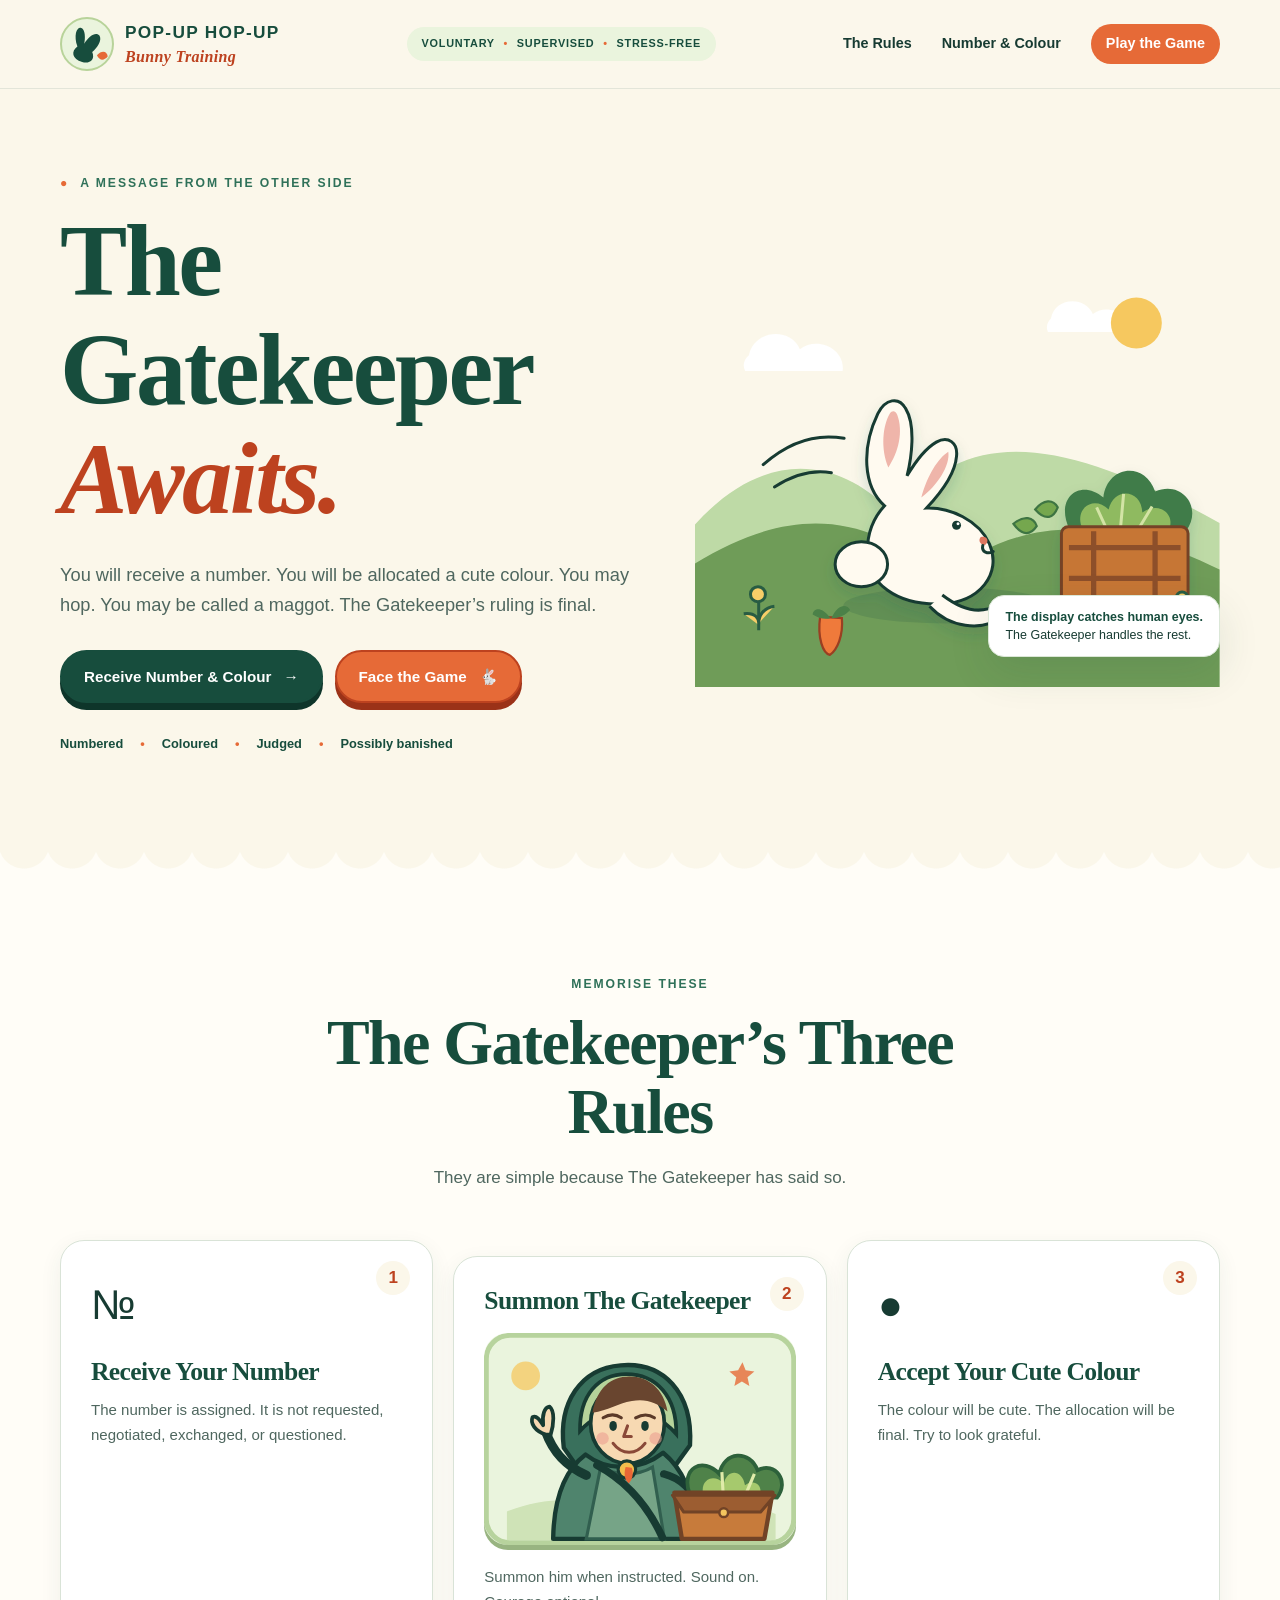
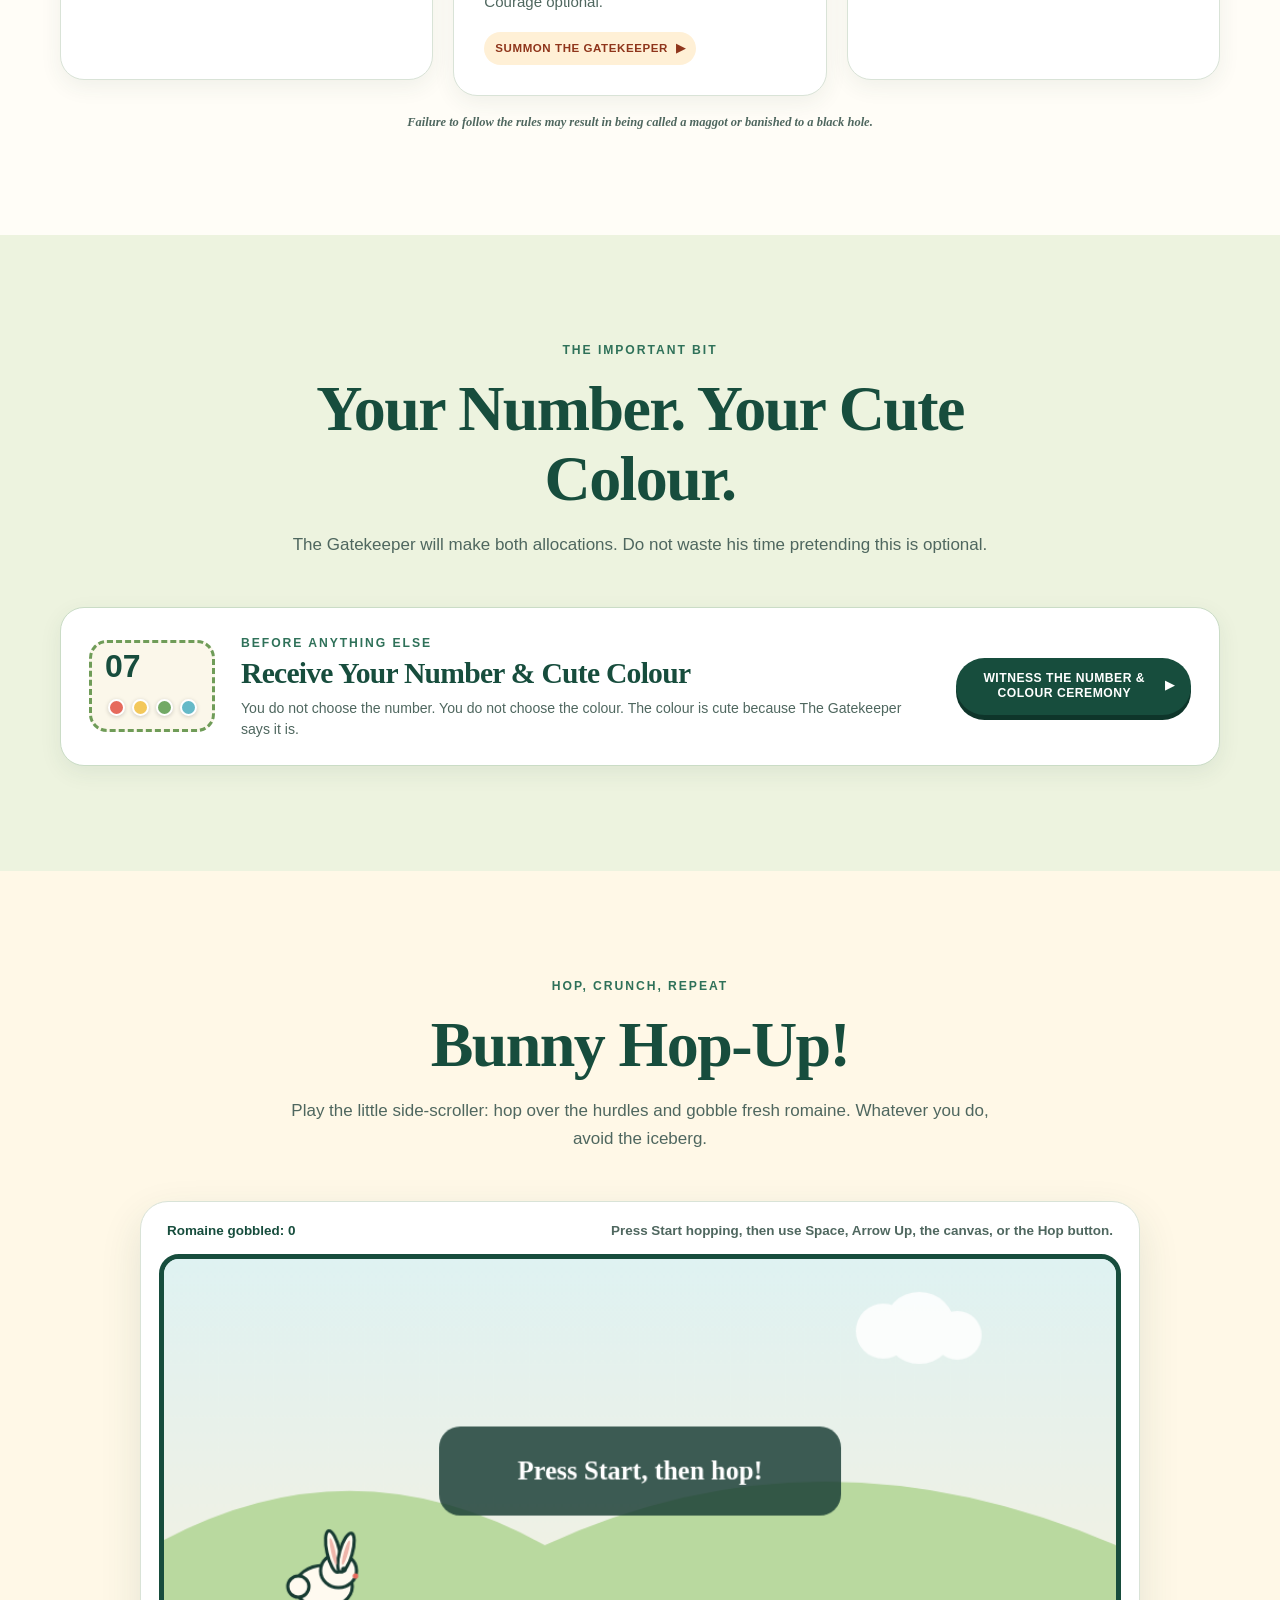
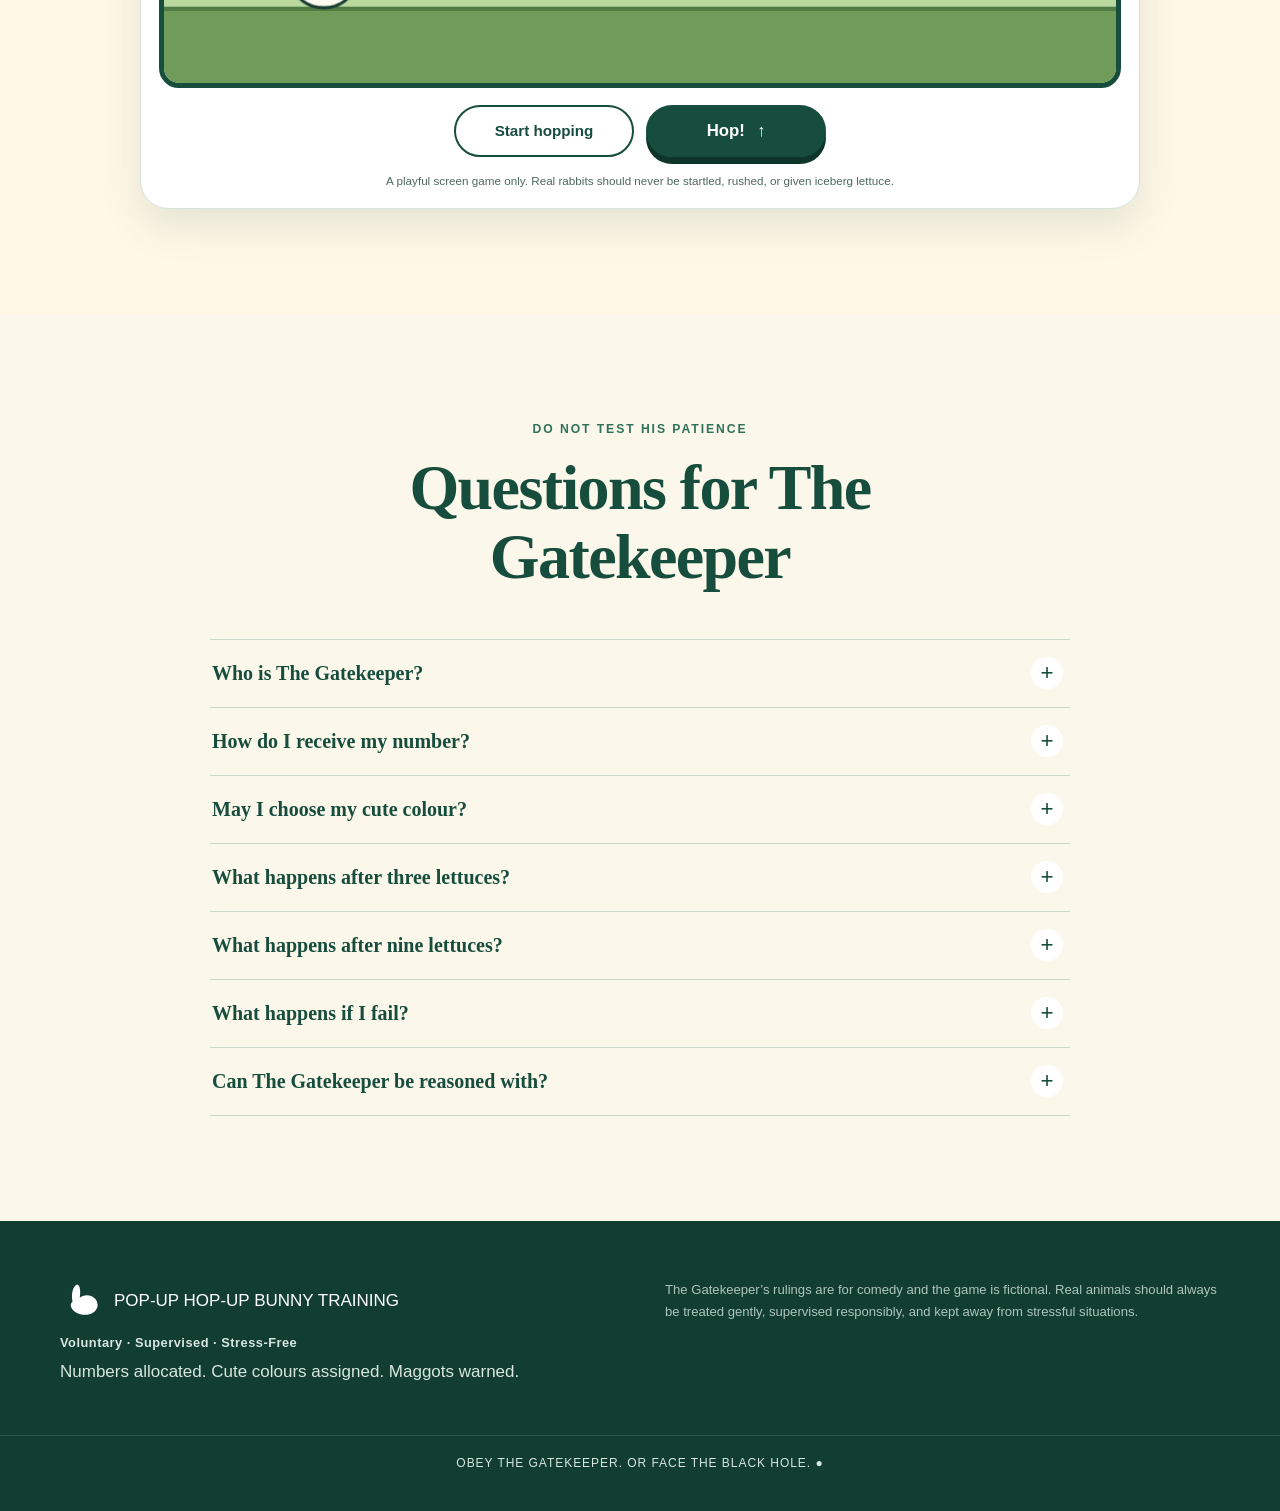
==== commit eda0b2c3: "Refocus site on the Gatekeeper and his rules" ====
--- a/index.html
+++ b/index.html
@@ -4,18 +4,17 @@
   <meta charset="utf-8">
   <meta name="viewport" content="width=device-width, initial-scale=1">
   <meta name="theme-color" content="#f7f1df">
-  <meta name="description" content="A friendly, voluntary bunny-hopping course where rabbit comfort always comes first.">
-  <meta property="og:title" content="Pop-Up Hop-Up Bunny Training | Hop for the Prize!">
-  <meta property="og:description" content="Can your bunny hop for the prize? Meet The Gatekeeper at a friendly market hopping course.">
+  <meta name="description" content="Receive your number. Accept your cute colour. Obey The Gatekeeper. Then try the Bunny Hop-Up game.">
+  <meta property="og:title" content="Pop-Up Hop-Up | The Gatekeeper Awaits">
+  <meta property="og:description" content="The Gatekeeper has rules. You will receive a number and a cute colour. The decision is final.">
   <meta property="og:type" content="website">
   <meta property="og:image" content="/social-card.svg">
   <meta property="og:image:alt" content="A rabbit hopping toward fresh romaine in a market crate">
   <title>Pop-Up Hop-Up Bunny Training | Hop for the Prize!</title>
   <link rel="icon" href="favicon.svg" type="image/svg+xml">
-  <link rel="stylesheet" href="styles.css?v=10">
-  <script src="event-config.js?v=5" defer></script>
-  <script src="script.js?v=5" defer></script>
-  <script src="game.js?v=8" defer></script>
+  <link rel="stylesheet" href="styles.css?v=11">
+  <script src="script.js?v=6" defer></script>
+  <script src="game.js?v=10" defer></script>
 </head>
 <body>
   <a class="skip-link" href="#main">Skip to main content</a>
@@ -26,7 +25,7 @@
         <span class="brand-copy"><strong>POP-UP HOP-UP</strong><span>Bunny Training</span></span>
       </a>
       <p class="header-promise">Voluntary <span>•</span> Supervised <span>•</span> Stress-Free</p>
-      <nav aria-label="Primary navigation"><a class="nav-game" href="#game">Play the Game</a><a class="nav-cta" href="#interest">I'm interested</a></nav>
+      <nav aria-label="Primary navigation"><a href="#rules">The Rules</a><a href="#number-colour">Number &amp; Colour</a><a class="nav-game" href="#game">Play the Game</a></nav>
     </div>
   </header>
 
@@ -34,11 +33,11 @@
     <section class="hero" id="top">
       <div class="shell hero-grid">
         <div class="hero-copy">
-          <p class="eyebrow"><span aria-hidden="true">●</span> A friendly market pop-up</p>
-          <h1>Can Your Bunny Hop <em>for the Prize?</em></h1>
-          <p class="lede">The Gatekeeper is inviting local bunny owners to try a friendly pop-up hopping course at the market. Bring your rabbit, let them explore at their own pace, and see whether they feel like taking a hop toward a tasty prize.</p>
-          <div class="button-row"><a class="button game-button" href="#game">Play Bunny Hop-Up! <span aria-hidden="true">🐇</span></a><a class="button primary" href="#interest">I Have a Hoppy Bunny <span aria-hidden="true">→</span></a></div>
-          <p class="trust"><span>Friendly</span><span>Supervised</span><span>Voluntary</span><span>Stress-free</span></p>
+          <p class="eyebrow"><span aria-hidden="true">●</span> A message from the other side</p>
+          <h1>The Gatekeeper <em>Awaits.</em></h1>
+          <p class="lede">You will receive a number. You will be allocated a cute colour. You may hop. You may be called a maggot. The Gatekeeper’s ruling is final.</p>
+          <div class="button-row"><a class="button primary" href="#number-colour">Receive Number &amp; Colour <span aria-hidden="true">→</span></a><a class="button game-button" href="#game">Face the Game <span aria-hidden="true">🐇</span></a></div>
+          <p class="trust"><span>Numbered</span><span>Coloured</span><span>Judged</span><span>Possibly banished</span></p>
         </div>
         <div class="hero-art" aria-label="Illustration of a happy rabbit hopping toward a market crate of romaine lettuce" role="img">
           <svg viewBox="0 0 700 570" xmlns="http://www.w3.org/2000/svg" aria-hidden="true">
@@ -59,47 +58,31 @@
             <g class="flowers"><path d="M85 449v45m-20-22c16-2 21 7 20 15m21-25c-15 2-21 13-21 23"/><circle cx="84" cy="446" r="10"/><path d="M650 455v39m-17-17c14-3 18 5 17 13"/><circle cx="650" cy="451" r="8"/></g>
             <g class="carrot"><path d="M167 476c-4 29 4 49 13 51 10-7 18-26 16-49Z"/><path d="M181 478c-13-17-23-13-24-5 8 5 15 7 24 5Zm1 0c9-20 21-19 25-11-6 7-15 11-25 11Z"/></g>
           </svg>
-          <p class="art-note"><strong>The display catches human eyes.</strong> Fresh romaine may interest rabbits through scent.</p>
+          <p class="art-note"><strong>The display catches human eyes.</strong> The Gatekeeper handles the rest.</p>
         </div>
       </div>
       <div class="scallop" aria-hidden="true"></div>
     </section>
 
-    <section class="section" id="how">
-      <div class="shell"><div class="section-heading"><p class="eyebrow">Easy does it</p><h2>Three Gentle Steps</h2><p>A simple invitation, with your bunny making every important decision.</p></div>
+    <section class="section" id="rules">
+      <div class="shell"><div class="section-heading"><p class="eyebrow">Memorise these</p><h2>The Gatekeeper’s Three Rules</h2><p>They are simple because The Gatekeeper has said so.</p></div>
         <div class="steps">
-          <article class="step-card"><span class="step-no">1</span><div class="step-icon" aria-hidden="true">🥬</div><h3>Romaine Lettuce ONLY</h3><p>A small piece of washed, fresh romaine may wait at the finish, but only with the owner’s approval. No iceberg lettuce.</p></article>
-          <article class="step-card gatekeeper-card"><button class="gatekeeper-trigger" id="meet-gatekeeper" type="button" aria-haspopup="dialog" aria-controls="gatekeeper-dialog" data-gatekeeper-video="https://www.youtube.com/embed/3g31Dj-sEiA?autoplay=1&amp;start=65&amp;rel=0&amp;playsinline=1" data-gatekeeper-source="https://youtu.be/3g31Dj-sEiA?si=zeoUAO45zmbGQn8c&amp;t=65" data-gatekeeper-title="The Gatekeeper Has Appeared"><span class="step-no">2</span><span class="card-title gatekeeper-heading">Summon The Gatekeeper</span><span class="step-icon gatekeeper-icon" aria-hidden="true"><svg viewBox="0 0 200 160" role="presentation"><path class="hood-back" d="M49 78C43 42 60 17 91 14c31-3 55 19 57 58l-18 30H65Z"/><path class="hood-lining" d="M61 67c0-27 15-43 36-43 23 0 39 17 40 46-10-12-23-19-39-19-14 0-27 5-37 16Z"/><ellipse class="cartoon-face" cx="99" cy="64" rx="30" ry="32"/><path class="cartoon-hair" d="M72 56c3-20 15-29 29-29 15 0 27 9 30 27-9-8-17-11-28-9-10 2-18 7-31 11Z"/><path class="cartoon-brow" d="M81 59c5-3 10-3 14 0m11 0c5-3 10-3 14 0"/><ellipse class="cartoon-eye" cx="88" cy="65" rx="3" ry="4"/><ellipse class="cartoon-eye" cx="113" cy="65" rx="3" ry="4"/><circle class="cartoon-cheek" cx="80" cy="76" r="5"/><circle class="cartoon-cheek" cx="121" cy="76" r="5"/><path class="cartoon-nose" d="M99 65l-3 8h6"/><path class="cartoon-smile" d="M88 78c7 10 18 10 25 0"/><path class="cloak-body" d="M66 88c-16 13-23 35-24 65h111c-2-31-11-53-27-66-17 13-43 14-60 1Z"/><path class="cloak-panel" d="M79 98c9 6 27 7 39 0l9 55H68Z"/><circle class="cloak-clasp" cx="99" cy="101" r="7"/><path class="carrot-clasp" d="M98 99c-2 7 0 11 2 12 3-3 4-7 3-12Z"/><path class="wave-arm" d="M68 103c-16-7-24-17-28-30"/><path class="cartoon-hand" d="M39 75c-8-3-12-9-10-13 3-2 6 3 8 5-1-7 1-13 5-13 4 3 3 13 1 21Z"/><path class="holding-arm" d="M128 104c14 4 21 14 24 27"/><path class="bag-strap" d="M75 96c26 14 40 34 49 57"/><path class="lettuce-a" d="M137 119c-7-21 10-31 24-16 3-19 24-20 31-3 15-7 25 10 15 23Z"/><path class="lettuce-b" d="M147 119c-2-12 9-17 17-8 3-13 15-12 17 1 9-6 15 2 11 10Z"/><path class="romaine-vein" d="M163 119l-1-17m19 18 7-16"/><path class="satchel-body" d="M126 119h68l-6 37h-57Z"/><path class="satchel-top" d="M124 121h72l-10 13h-54Z"/><circle class="satchel-button" cx="160" cy="134" r="3"/></svg></span><span class="card-copy">Tap the friendly keeper of the course to receive a very important message.</span><span class="watch-cue">Summon The Gatekeeper <span aria-hidden="true">▶</span></span></button></article>
-          <article class="step-card"><span class="step-no">3</span><div class="step-icon" aria-hidden="true">♡</div><h3>Enjoy Your Stress-Free Experience*</h3><p>Explore, sniff, sit, turn around, hop, or leave. Every result is welcome, and participation can stop at any moment.</p></article>
+          <article class="step-card"><span class="step-no">1</span><div class="step-icon" aria-hidden="true">№</div><h3>Receive Your Number</h3><p>The number is assigned. It is not requested, negotiated, exchanged, or questioned.</p></article>
+          <article class="step-card gatekeeper-card"><button class="gatekeeper-trigger" id="meet-gatekeeper" type="button" aria-haspopup="dialog" aria-controls="gatekeeper-dialog" data-gatekeeper-video="https://www.youtube.com/embed/3g31Dj-sEiA?autoplay=1&amp;start=65&amp;rel=0&amp;playsinline=1" data-gatekeeper-source="https://youtu.be/3g31Dj-sEiA?si=zeoUAO45zmbGQn8c&amp;t=65" data-gatekeeper-title="The Gatekeeper Has Appeared"><span class="step-no">2</span><span class="card-title gatekeeper-heading">Summon The Gatekeeper</span><span class="step-icon gatekeeper-icon" aria-hidden="true"><svg viewBox="0 0 200 160" role="presentation"><path class="hood-back" d="M49 78C43 42 60 17 91 14c31-3 55 19 57 58l-18 30H65Z"/><path class="hood-lining" d="M61 67c0-27 15-43 36-43 23 0 39 17 40 46-10-12-23-19-39-19-14 0-27 5-37 16Z"/><ellipse class="cartoon-face" cx="99" cy="64" rx="30" ry="32"/><path class="cartoon-hair" d="M72 56c3-20 15-29 29-29 15 0 27 9 30 27-9-8-17-11-28-9-10 2-18 7-31 11Z"/><path class="cartoon-brow" d="M81 59c5-3 10-3 14 0m11 0c5-3 10-3 14 0"/><ellipse class="cartoon-eye" cx="88" cy="65" rx="3" ry="4"/><ellipse class="cartoon-eye" cx="113" cy="65" rx="3" ry="4"/><circle class="cartoon-cheek" cx="80" cy="76" r="5"/><circle class="cartoon-cheek" cx="121" cy="76" r="5"/><path class="cartoon-nose" d="M99 65l-3 8h6"/><path class="cartoon-smile" d="M88 78c7 10 18 10 25 0"/><path class="cloak-body" d="M66 88c-16 13-23 35-24 65h111c-2-31-11-53-27-66-17 13-43 14-60 1Z"/><path class="cloak-panel" d="M79 98c9 6 27 7 39 0l9 55H68Z"/><circle class="cloak-clasp" cx="99" cy="101" r="7"/><path class="carrot-clasp" d="M98 99c-2 7 0 11 2 12 3-3 4-7 3-12Z"/><path class="wave-arm" d="M68 103c-16-7-24-17-28-30"/><path class="cartoon-hand" d="M39 75c-8-3-12-9-10-13 3-2 6 3 8 5-1-7 1-13 5-13 4 3 3 13 1 21Z"/><path class="holding-arm" d="M128 104c14 4 21 14 24 27"/><path class="bag-strap" d="M75 96c26 14 40 34 49 57"/><path class="lettuce-a" d="M137 119c-7-21 10-31 24-16 3-19 24-20 31-3 15-7 25 10 15 23Z"/><path class="lettuce-b" d="M147 119c-2-12 9-17 17-8 3-13 15-12 17 1 9-6 15 2 11 10Z"/><path class="romaine-vein" d="M163 119l-1-17m19 18 7-16"/><path class="satchel-body" d="M126 119h68l-6 37h-57Z"/><path class="satchel-top" d="M124 121h72l-10 13h-54Z"/><circle class="satchel-button" cx="160" cy="134" r="3"/></svg></span><span class="card-copy">Summon him when instructed. Sound on. Courage optional.</span><span class="watch-cue">Summon The Gatekeeper <span aria-hidden="true">▶</span></span></button></article>
+          <article class="step-card"><span class="step-no">3</span><div class="step-icon" aria-hidden="true">●</div><h3>Accept Your Cute Colour</h3><p>The colour will be cute. The allocation will be final. Try to look grateful.</p></article>
         </div>
-        <p class="maggot-note">* If you abide by all rules precisely, maggots.</p>
-        <div class="kind-note"><span aria-hidden="true">♡</span><p><strong>Gentle means gentle.</strong> Rabbits are never pushed, pulled, chased, or forced through the course.</p></div>
-        <aside class="sweden-story" aria-labelledby="sweden-story-title">
-          <div class="sweden-badge" aria-hidden="true"><span>🇸🇪</span><small>Born in Sweden</small></div>
-          <div class="sweden-copy">
-            <p class="eyebrow">Yes, bunny hopping is real</p>
-            <h3 id="sweden-story-title">See the Sport in Sweden</h3>
-            <blockquote>“I never train her because I compete so often in Sweden. So she doesn’t need to train at home. She trains at competitions.”</blockquote>
-            <p class="quote-credit">Tina Larsson, Swedish rabbit owner, speaking about Flora</p>
-            <div class="story-links"><a href="https://www.youtube.com/watch?v=qM9YWm6T_hc" target="_blank" rel="noopener noreferrer">Watch an actual Swedish competition <span aria-hidden="true">↗</span></a><a href="https://www.youtube.com/watch?v=qM9YWm6T_hc&amp;t=161s" target="_blank" rel="noopener noreferrer">Hear Tina’s quote at 2:41 <span aria-hidden="true">↗</span></a></div>
-            <p class="context-note">That is the established competitive sport. Our market pop-up remains a friendly, informal introduction where every rabbit may opt out.</p>
-          </div>
-        </aside>
+        <p class="maggot-note">Failure to follow the rules may result in being called a maggot or banished to a black hole.</p>
       </div>
     </section>
 
-    <section class="section tint" id="course">
-      <div class="shell split"><div><p class="eyebrow">Comfort comes first</p><h2>A Small Course With a Big Heart</h2><p class="section-intro">The pop-up course is designed to feel calm, secure, and approachable for first-time hoppers.</p><div class="pace-note"><svg aria-hidden="true" viewBox="0 0 48 48"><path d="M11 28c0-9 8-16 18-16 7 0 13 4 16 9-8 1-11 5-12 12-8 4-17 2-22-5Z"/><path d="M11 21C4 17 3 10 8 7c6 2 9 8 3 14Z"/></svg><p><strong>Your bunny sets the pace.</strong> Sitting, sniffing, turning around, or declining to hop are all perfectly acceptable results.</p></div></div>
-        <ul class="feature-list"><li>Short and easy for beginners</li><li>Fully enclosed and escape-resistant</li><li>Set on a non-slip, rabbit-safe surface</li><li>Away from loud music, dogs, crowds, and sudden noises</li><li>Made with lightweight obstacles that cannot injure a rabbit</li><li>Cleaned between participants</li><li>Supervised by The Gatekeeper, with each owner present</li><li>Optional at every stage</li></ul>
-      </div>
+    <section class="section tint" id="number-colour">
+      <div class="shell"><div class="section-heading"><p class="eyebrow">The important bit</p><h2>Your Number. Your Cute Colour.</h2><p>The Gatekeeper will make both allocations. Do not waste his time pretending this is optional.</p></div>
       <aside class="rabbit-allocation" aria-labelledby="allocation-title">
         <div class="allocation-ticket" aria-hidden="true"><span class="ticket-number">07</span><span class="colour-dot coral"></span><span class="colour-dot sunshine"></span><span class="colour-dot meadow"></span><span class="colour-dot sky-dot"></span></div>
-        <div class="allocation-copy"><p class="eyebrow">Before the first hop</p><h3 id="allocation-title">Get Your Bunny’s Number &amp; Cute Colour</h3><p>Each rabbit gets a participant number and is allocated a cheerful colour, making it easy for owners and The Gatekeeper to follow every gentle turn.</p></div>
-        <button class="allocation-cta" type="button" aria-haspopup="dialog" aria-controls="gatekeeper-dialog" data-gatekeeper-video="https://www.youtube.com/embed/3g31Dj-sEiA?autoplay=1&amp;start=108&amp;rel=0&amp;playsinline=1" data-gatekeeper-source="https://youtu.be/3g31Dj-sEiA?si=zeoUAO45zmbGQn8c&amp;t=108" data-gatekeeper-title="Your Number and Colour Await">See How Rabbits Get Their Number &amp; Colour <span aria-hidden="true">▶</span></button>
-      </aside>
+        <div class="allocation-copy"><p class="eyebrow">Before anything else</p><h3 id="allocation-title">Receive Your Number &amp; Cute Colour</h3><p>You do not choose the number. You do not choose the colour. The colour is cute because The Gatekeeper says it is.</p></div>
+        <button class="allocation-cta" type="button" aria-haspopup="dialog" aria-controls="gatekeeper-dialog" data-gatekeeper-video="https://www.youtube.com/embed/3g31Dj-sEiA?autoplay=1&amp;start=108&amp;rel=0&amp;playsinline=1" data-gatekeeper-source="https://youtu.be/3g31Dj-sEiA?si=zeoUAO45zmbGQn8c&amp;t=108" data-gatekeeper-title="Your Number and Colour Await">Witness the Number &amp; Colour Ceremony <span aria-hidden="true">▶</span></button>
+      </aside></div>
     </section>
-
-    <section class="section" id="prize"><div class="shell split reverse"><div class="prize-art" aria-hidden="true"><span class="leaf l1">🥬</span><span class="leaf l2">🌿</span><div class="crate-mini">FRESH<br><strong>ROMAINE</strong></div></div><div><p class="eyebrow">A nibble at the finish</p><h2>A Little Romaine, If Their Person Approves</h2><p class="section-intro">Fresh romaine can be used as a small reward, but only with the owner’s permission. Owners know their rabbits’ diets and health needs best.</p><ul class="check-list"><li>Use washed, fresh romaine</li><li>Offer only a small amount</li><li>Do not use iceberg lettuce</li><li>Provide no treats without the owner’s approval</li><li>Make clean drinking water available</li><li>Allow owners to supply their rabbit’s preferred treat instead</li></ul><p class="fine-note">When in doubt about food or physical activity, owners should consult their rabbit’s veterinarian.</p></div></div></section>
 
     <section class="section game-section" id="game"><div class="shell"><div class="section-heading"><p class="eyebrow">Hop, crunch, repeat</p><h2>Bunny Hop-Up!</h2><p>Play the little side-scroller: hop over the hurdles and gobble fresh romaine. Whatever you do, avoid the iceberg.</p></div>
       <div class="game-shell">
@@ -114,26 +97,18 @@
       </div>
     </div></section>
 
-    <section class="section sky" id="participate"><div class="shell"><div class="section-heading"><p class="eyebrow">Ready, steady, comfortable</p><h2>Who Can Participate?</h2><p>The activity is intended for healthy, socialized pet rabbits whose owners believe they will be comfortable in the environment.</p></div><div class="participate-grid"><ul class="check-list card-list"><li>Rabbit arrives in a secure carrier</li><li>The Gatekeeper supervises while the owner stays with their rabbit</li><li>Rabbit appears calm and comfortable</li><li>Owner approves all food rewards</li><li>Rabbit can leave immediately if they show stress</li><li>No participation by sick, injured, very young, elderly, pregnant, or visibly distressed rabbits</li></ul><aside class="stress-card"><div class="stress-icon" aria-hidden="true">!</div><h3>Know the stress signs</h3><p>Freezing, repeated escape attempts, flattened posture, rapid breathing, aggression, or refusing food.</p><p><strong>Participation should stop immediately if stress is observed.</strong></p></aside></div></div></section>
-
-    <section class="section invitation" id="visit"><div class="shell"><div class="invite-panel"><div class="invite-copy"><p class="eyebrow">Come say hello</p><h2>Think Your Bunny Might Enjoy a Little Hop?</h2><p>Come meet The Gatekeeper at the market, see the course, and decide together. There is no pressure to participate, and curious humans without rabbits are welcome to watch.</p><p class="coming-soon" id="event-status">Pop-up date and market location coming soon.</p></div><dl class="event-details" id="event-details"><div><dt>Market</dt><dd data-event="marketName">Coming soon</dd></div><div><dt>Address</dt><dd data-event="marketAddress">Coming soon</dd></div><div><dt>Date</dt><dd data-event="eventDate">Coming soon</dd></div><div><dt>Time</dt><dd data-event="eventTime">Coming soon</dd></div><div><dt>Contact</dt><dd data-event="contactEmail">Coming soon</dd></div></dl></div></div></section>
-
-    <section class="section" id="interest"><div class="shell form-grid"><div><p class="eyebrow">Raise a paw</p><h2>I’m Interested</h2><p class="section-intro">Tell The Gatekeeper a little about you and your rabbit. When contact details are configured, this form will open your email app with a prefilled note. Nothing is stored by this website.</p><div class="privacy-note"><span aria-hidden="true">♢</span><p><strong>Your details stay with you.</strong> This form has no database, analytics, cookies, trackers, or third-party form service.</p></div></div>
-        <form id="interest-form" novalidate><div class="field-row"><div class="field"><label for="owner">Owner’s name</label><input id="owner" name="owner" autocomplete="name" required></div><div class="field"><label for="email">Email address</label><input id="email" name="email" type="email" autocomplete="email" required></div></div><div class="field-row"><div class="field"><label for="rabbit">Rabbit’s name</label><input id="rabbit" name="rabbit" required></div><div class="field"><label for="age">Rabbit’s approximate age</label><input id="age" name="age" placeholder="e.g. 3 years" required></div></div><div class="field"><label for="notes">Optional notes</label><textarea id="notes" name="notes" rows="4" placeholder="Anything The Gatekeeper should know?"></textarea></div><label class="checkbox"><input type="checkbox" name="supervise" required><span>I understand that The Gatekeeper supervises the course and I will stay with my rabbit at all times.</span></label><label class="checkbox"><input type="checkbox" name="voluntary" required><span>I understand that participation is voluntary and can stop at any time.</span></label><p class="form-message" id="form-message" role="status">Contact details are coming soon.</p><button class="button primary" id="submit-button" type="submit" disabled>Open Email to The Gatekeeper <span aria-hidden="true">→</span></button><noscript><p class="form-message">JavaScript is needed to prepare the email. Contact details are coming soon.</p></noscript></form>
-      </div></section>
-
-    <section class="section faq-section" id="faq"><div class="shell narrow"><div class="section-heading"><p class="eyebrow">Good to know</p><h2>Frequently Asked Questions</h2></div><div class="faq-list">
-      <details><summary>Does my rabbit need experience?</summary><p>No. The course is short and beginner-friendly. Your rabbit is also welcome to simply look, sniff, or decide not to participate.</p></details>
-      <details><summary>Will my rabbit be forced to jump?</summary><p>Never. Rabbits are not pushed, pulled, chased, or forced. They choose whether to explore or hop, and can stop at any moment.</p></details>
-      <details><summary>What should I bring?</summary><p>Bring your rabbit in a secure carrier, plus any familiar comfort items, water setup, and an approved favourite treat you would like used.</p></details>
-      <details><summary>Can children handle the rabbit?</summary><p>The Gatekeeper supervises the course, while the rabbit’s adult owner decides who may handle them and stays present at all times. Calm, safe handling and the rabbit’s comfort come first.</p></details>
-      <details><summary>What if my rabbit becomes nervous?</summary><p>Stop immediately and return them to the security of their carrier or another calm space. Leaving the activity is always okay.</p></details>
-      <details><summary>Is iceberg lettuce used?</summary><p>No. Only a small amount of washed, fresh romaine may be offered, with the owner’s permission.</p></details>
-      <details><summary>Is this a professional competition?</summary><p>No. This is a friendly, informal community activity, not a sanctioned sporting event. The rabbit’s comfort matters more than completing the course.</p></details>
+    <section class="section faq-section" id="faq"><div class="shell narrow"><div class="section-heading"><p class="eyebrow">Do not test his patience</p><h2>Questions for The Gatekeeper</h2></div><div class="faq-list">
+      <details><summary>Who is The Gatekeeper?</summary><p>He is the keeper of the rules, the numbers, the colours, and the black hole. That is all you need to know.</p></details>
+      <details><summary>How do I receive my number?</summary><p>The Gatekeeper assigns it. You will accept it promptly and refrain from asking whether another number was available.</p></details>
+      <details><summary>May I choose my cute colour?</summary><p>No. The colour is allocated by The Gatekeeper. It is cute by definition, and his definition is final.</p></details>
+      <details><summary>What happens after three lettuces?</summary><p>The Gatekeeper appears and commands you to come closer. This is not a suggestion.</p></details>
+      <details><summary>What happens after nine lettuces?</summary><p>The instruction changes. Never come closer. Keep hopping and do not demand consistency.</p></details>
+      <details><summary>What happens if I fail?</summary><p>You may be called a maggot. You may be banished to a black hole. The appeals process is also located in the black hole.</p></details>
+      <details><summary>Can The Gatekeeper be reasoned with?</summary><p>You are welcome to try. The Gatekeeper enjoys optimism almost as much as he enjoys banishment.</p></details>
     </div></div></section>
   </main>
 
-  <footer><div class="shell footer-grid"><div><a class="brand footer-brand" href="#top"><svg aria-hidden="true" viewBox="0 0 48 48"><path d="M14 25c-2-9 1-18 5-19 4 0 4 10 3 15 2-2 5-3 8-3 7 0 12 5 12 11s-6 11-14 11S12 35 12 29c0-1 1-3 2-4Z"/></svg><span>POP-UP HOP-UP BUNNY TRAINING</span></a><p><strong>Voluntary · Supervised · Stress-Free</strong></p><p>Made for a friendly community bunny-hopping idea.</p></div><p class="disclaimer">This activity is not veterinary care or a professional sporting event. The Gatekeeper provides course supervision. Owners remain responsible for their rabbits’ care, health, safety, and dietary choices.</p></div><p class="footer-bottom">Bunnies first. Hopping optional. <span aria-hidden="true">♡</span></p></footer>
+  <footer><div class="shell footer-grid"><div><a class="brand footer-brand" href="#top"><svg aria-hidden="true" viewBox="0 0 48 48"><path d="M14 25c-2-9 1-18 5-19 4 0 4 10 3 15 2-2 5-3 8-3 7 0 12 5 12 11s-6 11-14 11S12 35 12 29c0-1 1-3 2-4Z"/></svg><span>POP-UP HOP-UP BUNNY TRAINING</span></a><p><strong>Voluntary · Supervised · Stress-Free</strong></p><p>Numbers allocated. Cute colours assigned. Maggots warned.</p></div><p class="disclaimer">The Gatekeeper’s rulings are for comedy and the game is fictional. Real animals should always be treated gently, supervised responsibly, and kept away from stressful situations.</p></div><p class="footer-bottom">Obey The Gatekeeper. Or face the black hole. <span aria-hidden="true">●</span></p></footer>
 
   <dialog class="gatekeeper-dialog" id="gatekeeper-dialog" aria-labelledby="gatekeeper-title">
     <div class="dialog-shell">
--- a/styles.css
+++ b/styles.css
@@ -1 +1 @@
-@font-face{font-family:GardenDisplay;src:local("Georgia");font-display:swap}*{box-sizing:border-box}:root{--green:#174d3d;--green-2:#2f7159;--leaf:#86ad55;--cream:#fbf7ea;--paper:#fffdf7;--orange:#e66a37;--orange-dark:#bd421f;--sky:#dff2f2;--ink:#173b32;--muted:#4f675f;--line:#d9e3d7;--shadow:0 16px 42px rgba(37,73,59,.12);--radius:24px}html{scroll-behavior:smooth;scroll-padding-top:88px}body{margin:0;background:var(--paper);color:var(--ink);font-family:Arial,"Helvetica Neue",sans-serif;font-size:17px;line-height:1.65;-webkit-text-size-adjust:100%;text-size-adjust:100%}a{color:inherit}svg{display:block}h1,h2,h3{font-family:GardenDisplay,Georgia,serif;line-height:1.08;margin:0;color:var(--green);letter-spacing:-.025em}h1{font-size:clamp(3rem,8vw,6.3rem);max-width:800px}h1 em{color:var(--orange-dark);font-style:italic}h2{font-size:clamp(2.4rem,5vw,4.2rem)}h3{font-size:1.6rem}p{margin:0 0 1.2rem}.shell{width:min(1160px,calc(100% - 40px));margin-inline:auto}.narrow{max-width:860px}.skip-link{position:fixed;z-index:100;top:10px;left:10px;background:var(--ink);color:white;padding:10px 16px;border-radius:8px;transform:translateY(-150%)}.skip-link:focus{transform:none}.site-header{position:sticky;top:0;z-index:50;background:rgba(251,247,234,.94);backdrop-filter:blur(12px);border-bottom:1px solid rgba(23,77,61,.1)}.nav-wrap{min-height:88px;display:flex;align-items:center;justify-content:space-between}.brand{display:flex;gap:11px;align-items:center;text-decoration:none;color:var(--green)}.brand-mark{width:54px;height:54px;display:grid;place-items:center;border-radius:50%;background:#eaf4dd;border:2px solid #b8d39a}.brand svg{width:43px;fill:var(--green)}.brand .brand-leaf{fill:var(--orange)}.brand-copy{display:flex;flex-direction:column;line-height:1;white-space:nowrap}.brand-copy strong{font:900 1.08rem Arial,sans-serif;letter-spacing:.075em}.brand-copy>span{font:italic 700 1rem GardenDisplay,Georgia,serif;letter-spacing:.02em;margin-top:5px;color:var(--orange-dark)}.header-promise{margin:0;padding:8px 15px;border-radius:100px;background:#eaf4dd;color:var(--green);font-size:.68rem;font-weight:900;letter-spacing:.07em;text-transform:uppercase}.header-promise span{color:var(--orange);margin:0 5px}nav{display:flex;align-items:center;gap:30px}nav a{text-decoration:none;font-size:.9rem;font-weight:700}nav a:hover{color:var(--orange-dark)}.nav-cta{border:2px solid var(--green);padding:7px 14px;border-radius:100px}.nav-game{padding:8px 15px;border-radius:100px;background:var(--orange);color:white}.nav-game:hover{background:var(--orange-dark);color:white}.hero{position:relative;overflow:hidden;background:var(--cream);padding:84px 0 96px}.hero-grid{display:grid;grid-template-columns:1.06fr .94fr;align-items:center;gap:44px}.eyebrow{text-transform:uppercase;letter-spacing:.16em;font-weight:800;font-size:.76rem;color:var(--green-2);margin-bottom:14px}.eyebrow span{color:var(--orange);margin-right:6px}.lede,.section-intro{font-size:1.14rem;color:var(--muted);max-width:670px}.hero .lede{margin-top:26px}.button-row{display:flex;flex-wrap:wrap;gap:12px;margin:30px 0}.button{display:inline-flex;justify-content:center;align-items:center;gap:12px;min-height:52px;border:2px solid var(--green);border-radius:100px;padding:12px 22px;text-decoration:none;font-weight:800;font-size:.95rem;cursor:pointer;font-family:inherit}.button.primary{background:var(--green);color:white;box-shadow:0 7px 0 #0e352a}.button.game-button{background:var(--orange);border-color:var(--orange-dark);color:white;box-shadow:0 7px 0 #9b3218}.button.game-button:hover{background:var(--orange-dark);transform:translateY(-2px)}.button.primary:hover{background:#23634e;transform:translateY(-2px)}.button.secondary{background:transparent;color:var(--green)}.button.secondary:hover{background:white}.button:disabled{background:#9ba9a4;border-color:#9ba9a4;box-shadow:none;cursor:not-allowed;transform:none}.trust{display:flex;flex-wrap:wrap;gap:7px 17px;color:var(--green);font-size:.8rem;font-weight:800}.trust span+span:before{content:"•";color:var(--orange);margin-right:17px}.hero-art{position:relative}.hero-art>svg{width:100%;height:auto}.cloud{fill:white}.sun{fill:#f6c85f}.hill-back{fill:#bedaa6}.hill{fill:#6f9c58}.ground-shadow{fill:#386848;opacity:.25}.rabbit{fill:#fffaf0;stroke:#173b32;stroke-width:4}.ear-inner{fill:#efb5aa}.eye{fill:#173b32}.eye-glint{fill:white}.nose{fill:#dc765f}.smile,.hop-lines path{fill:none;stroke:#173b32;stroke-width:4;stroke-linecap:round}.rabbit-leg{fill:#fffaf0;stroke:#173b32;stroke-width:4}.hop-lines{fill:none;stroke:#66a98e;stroke-width:5;stroke-linecap:round}.lettuce-dark{fill:#3f7c49}.lettuce-light{fill:#8fba60}.veins{fill:none;stroke:#d3e4a5;stroke-width:4}.crate-box{fill:#c67636;stroke:#744326;stroke-width:4}.crate-line{fill:none;stroke:#8d4f29;stroke-width:7}.lettuce-hop path{fill:#75a74e;stroke:#3e7543;stroke-width:3}.flowers{fill:#f7ce68;stroke:#285c43;stroke-width:4}.carrot>path:first-child{fill:#ef7a3b;stroke:#9a3f22;stroke-width:3}.carrot>path:not(:first-child){fill:#4b8148}.art-note{position:absolute;right:0;bottom:10px;max-width:320px;background:white;border:1px solid #dbe7d7;border-radius:16px;padding:12px 16px;font-size:.78rem;line-height:1.45;box-shadow:var(--shadow)}.art-note strong{display:block;color:var(--green)}.scallop{position:absolute;bottom:-1px;left:0;width:100%;height:24px;background:radial-gradient(circle at 24px -3px,transparent 25px,var(--paper) 26px);background-size:48px 30px}.section{padding:105px 0}.section-heading{text-align:center;max-width:700px;margin:0 auto 48px}.section-heading>p:last-child{color:var(--muted);margin:18px auto 0}.steps{display:grid;grid-template-columns:repeat(3,1fr);gap:20px;counter-reset:steps}.step-card{position:relative;background:white;border:1px solid var(--line);border-radius:var(--radius);padding:30px;box-shadow:0 7px 22px rgba(37,73,59,.07)}.step-card:nth-child(2){transform:translateY(16px)}.step-no{position:absolute;top:20px;right:22px;width:34px;height:34px;border-radius:50%;display:grid;place-items:center;background:var(--cream);font-weight:bold;color:var(--orange-dark)}.step-icon{font-size:2.6rem;margin-bottom:18px}.step-card p,.card-copy{font-size:.94rem;color:var(--muted);margin:12px 0 0}.gatekeeper-card{padding:0;overflow:hidden}.gatekeeper-trigger{position:relative;width:100%;min-height:100%;padding:30px;border:0;background:transparent;color:inherit;text-align:left;cursor:pointer;font:inherit}.card-title{display:block;font:700 1.6rem/1.08 GardenDisplay,Georgia,serif;color:var(--green);letter-spacing:-.025em}.gatekeeper-heading{padding-right:42px;margin-bottom:18px}.card-copy{display:block}.gatekeeper-icon{display:block;width:100%;height:auto;aspect-ratio:500/340;margin:0 0 20px;padding:0;border:0;border-radius:24px;background:#eaf4dd url("gatekeeper-cartoon.svg?v=1") center/contain no-repeat;box-shadow:0 5px 0 #98b481;overflow:hidden}.gatekeeper-icon svg{display:none}.hood-back{fill:#39705c;stroke:#173b32;stroke-width:3}.hood-lining{fill:#b6d39a;stroke:#173b32;stroke-width:2.5}.cartoon-face{fill:#f7d9b2;stroke:#173b32;stroke-width:2.5}.cartoon-hair{fill:#69452f}.cartoon-brow,.cartoon-nose,.cartoon-smile{fill:none;stroke:#5b3928;stroke-width:2.3;stroke-linecap:round}.cartoon-eye{fill:#173b32}.cartoon-cheek{fill:#eb9c8f;opacity:.65}.cloak-body{fill:#4f846d;stroke:#173b32;stroke-width:3}.cloak-panel{fill:#76a487;stroke:#315f4f;stroke-width:2}.cloak-clasp{fill:#f2bd4c;stroke:#173b32;stroke-width:2}.carrot-clasp{fill:#e96736}.wave-arm,.holding-arm,.bag-strap{fill:none;stroke:#173b32;stroke-width:7;stroke-linecap:round}.cartoon-hand{fill:#f7d9b2;stroke:#173b32;stroke-width:2.5}.lettuce-a{fill:#4f8249;stroke:#2d613a;stroke-width:2}.lettuce-b{fill:#a6c96d}.romaine-vein{fill:none;stroke:#e0eba9;stroke-width:2}.satchel-body{fill:#c77b3b;stroke:#714326;stroke-width:3}.satchel-top{fill:#9c5d31;stroke:#714326;stroke-width:2}.satchel-button{fill:#f4c55e;stroke:#714326;stroke-width:1.5}.watch-cue{display:inline-flex;gap:8px;align-items:center;margin-top:18px;padding:7px 11px;border-radius:100px;background:#fff0d6;color:#8f351b;font-size:.72rem;font-weight:800;text-transform:uppercase;letter-spacing:.05em}.gatekeeper-trigger:hover .watch-cue{background:var(--orange);color:white}.maggot-note{margin:35px auto 0;text-align:center;color:var(--muted);font:italic 700 .78rem GardenDisplay,Georgia,serif}.kind-note{display:flex;align-items:center;gap:17px;max-width:760px;margin:55px auto 0;background:#edf6e8;border-radius:16px;padding:18px 24px;color:var(--green)}.kind-note span{font-size:2rem;color:var(--orange-dark)}.kind-note p{margin:0}.sweden-story{display:grid;grid-template-columns:190px 1fr;gap:34px;align-items:center;margin-top:34px;padding:34px;background:#e8f4f5;border:1px solid #bedbdf;border-radius:var(--radius);box-shadow:0 7px 22px rgba(37,73,59,.07)}.sweden-badge{aspect-ratio:1;display:grid;place-items:center;align-content:center;gap:10px;border-radius:50%;background:#fff;color:#174d3d;border:7px solid #f1c84e;box-shadow:inset 0 0 0 7px #72a9cb}.sweden-badge span{font-size:4.2rem;line-height:1}.sweden-badge small{font-size:.65rem;font-weight:900;letter-spacing:.08em;text-transform:uppercase}.sweden-copy .eyebrow{margin-bottom:5px}.sweden-copy h3{font-size:2rem}.sweden-copy blockquote{margin:14px 0 4px;font:italic 700 1.2rem/1.45 GardenDisplay,Georgia,serif;color:var(--green)}.quote-credit{margin:0 0 14px;color:var(--muted);font-size:.78rem;font-weight:700}.story-links{display:flex;flex-wrap:wrap;gap:10px}.story-links a{display:inline-flex;gap:7px;align-items:center;padding:9px 13px;border-radius:100px;background:var(--green);color:white;text-decoration:none;font-size:.76rem;font-weight:800}.story-links a:last-child{background:white;color:var(--green);border:1px solid #9fbeb5}.context-note{margin:13px 0 0;color:var(--muted);font-size:.76rem}.tint{background:#edf3df}.split{display:grid;grid-template-columns:1fr 1fr;gap:72px;align-items:center}.section-intro{margin:20px 0 28px}.pace-note{background:white;border-left:5px solid var(--orange);border-radius:15px;padding:20px;display:flex;gap:18px;box-shadow:var(--shadow)}.pace-note svg{width:45px;min-width:45px;fill:var(--leaf)}.pace-note p{margin:0}.feature-list,.check-list{list-style:none;margin:0;padding:0;display:grid;grid-template-columns:1fr 1fr;gap:12px}.feature-list li,.check-list li{position:relative;padding:14px 14px 14px 45px;background:rgba(255,255,255,.74);border-radius:12px;font-weight:700;font-size:.88rem;line-height:1.4}.feature-list li:before,.check-list li:before{content:"✓";position:absolute;left:14px;top:12px;width:23px;height:23px;display:grid;place-items:center;border-radius:50%;background:var(--green);color:white;font-size:.7rem}.rabbit-allocation{display:grid;grid-template-columns:auto 1fr auto;align-items:center;gap:26px;margin-top:42px;padding:25px 28px;background:white;border:1px solid #cadcc6;border-radius:var(--radius);box-shadow:0 7px 22px rgba(37,73,59,.08)}.allocation-ticket{position:relative;width:126px;height:92px;display:flex;align-items:flex-end;justify-content:center;gap:7px;padding:13px;border:3px dashed #6f9c58;border-radius:18px;background:#fbf7ea}.ticket-number{position:absolute;top:7px;left:13px;font:900 2rem/1 Arial;color:var(--green)}.colour-dot{width:17px;height:17px;border-radius:50%;border:2px solid white;box-shadow:0 1px 4px rgba(0,0,0,.18)}.coral{background:#e66a5d}.sunshine{background:#f3c85b}.meadow{background:#72a966}.sky-dot{background:#65b9c8}.allocation-copy .eyebrow{margin-bottom:5px}.allocation-copy h3{font-size:1.85rem}.allocation-copy p:last-child{margin:8px 0 0;color:var(--muted);font-size:.88rem;line-height:1.5}.allocation-cta{display:inline-flex;align-items:center;justify-content:center;gap:9px;max-width:235px;padding:13px 17px;border:0;border-radius:100px;background:var(--green);color:white;font:800 .76rem/1.3 Arial,sans-serif;text-transform:uppercase;letter-spacing:.04em;cursor:pointer;box-shadow:0 5px 0 #0e352a}.allocation-cta:hover{background:#23634e;transform:translateY(-2px)}.reverse{grid-template-columns:.8fr 1.2fr}.prize-art{position:relative;display:grid;place-items:center;min-height:430px;border-radius:50% 50% 43% 57%;background:var(--sky)}.crate-mini{position:relative;background:#c47639;color:#633719;border:7px solid #925228;width:230px;text-align:center;padding:33px 20px;font-weight:bold;letter-spacing:.12em;line-height:1.2;transform:rotate(-2deg);box-shadow:var(--shadow)}.crate-mini:after,.crate-mini:before{content:"";position:absolute;left:-7px;right:-7px;height:9px;background:#925228}.crate-mini:before{top:22px}.crate-mini:after{bottom:22px}.crate-mini strong{font-size:1.4rem}.leaf{position:absolute;font-size:6rem}.l1{top:45px;left:27%;transform:rotate(-15deg)}.l2{top:65px;right:24%;transform:rotate(20deg)}.fine-note{font-size:.84rem;color:var(--muted);border-top:1px solid var(--line);margin-top:25px;padding-top:20px}.game-section{background:#fff8e7}.game-shell{max-width:1000px;margin:auto;padding:18px;background:white;border:1px solid var(--line);border-radius:28px;box-shadow:var(--shadow)}.game-hud{display:flex;align-items:center;justify-content:space-between;gap:24px;padding:0 8px 12px;color:var(--green);font-size:.84rem;font-weight:700}.game-hud p{margin:0}.game-hud p:last-child{max-width:650px;text-align:right;color:var(--muted);font-weight:600}.game-stage{position:relative;overflow:hidden;border:5px solid var(--green);border-radius:20px;background:var(--sky);touch-action:manipulation}.game-stage canvas{display:block;width:100%;height:auto;cursor:pointer}.game-video-cameo{position:absolute;z-index:2;top:4%;right:2%;width:42%;aspect-ratio:16/9;overflow:hidden;border:2px solid rgba(255,255,255,.75);border-radius:14px;background:#111;box-shadow:0 8px 24px rgba(0,0,0,.25);opacity:0;transform:translateY(-12px) scale(.97);transition:opacity .6s ease,transform .6s ease;pointer-events:none}.game-video-cameo[hidden]{display:none}.game-video-cameo.is-visible{opacity:.62;transform:none}.game-video-cameo iframe{position:absolute;left:-4%;top:-14%;width:108%;height:128%;border:0;pointer-events:none}.game-video-cameo>span{position:absolute;z-index:1;left:8px;bottom:6px;padding:3px 7px;border-radius:100px;background:rgba(0,0,0,.62);color:white;font:700 .56rem Arial,sans-serif;letter-spacing:.04em;text-transform:uppercase}.game-audio-frame{position:absolute;width:1px;height:1px;overflow:hidden;clip-path:inset(50%);opacity:.001;pointer-events:none}.game-audio-frame iframe{width:1px;height:1px;border:0}.game-gatekeeper{position:absolute;inset:0;z-index:3;display:grid;place-items:center;align-content:center;overflow:hidden;background:#111;color:white;text-align:center}.game-gatekeeper[hidden]{display:none}.game-gatekeeper img{position:absolute;inset:0;width:100%;height:100%;object-fit:cover;filter:contrast(1.08) saturate(.9)}.game-gatekeeper:after{content:"";position:absolute;inset:0;background:linear-gradient(transparent 30%,rgba(0,0,0,.82) 80%)}.game-gatekeeper p,.game-gatekeeper button{position:relative;z-index:2}.game-gatekeeper p{margin:80px 15px 20px;color:#fff;font:900 clamp(2.5rem,8vw,5.5rem)/.95 GardenDisplay,Georgia,serif;text-transform:uppercase;text-shadow:0 5px 0 #5f160c,0 0 18px #000;transform:rotate(-3deg)}.game-gatekeeper button{padding:11px 18px;border:2px solid white;border-radius:100px;background:var(--orange);color:white;font:800 .78rem Arial;cursor:pointer;text-transform:uppercase}.game-gatekeeper button:disabled{opacity:.5;cursor:wait}.game-gatekeeper.is-crashing{animation:gatekeeper-crash .48s cubic-bezier(.2,1.7,.4,1)}.game-gatekeeper.is-resting{background:#174d3d}.game-gatekeeper.is-resting img{display:none}.game-gatekeeper.is-resting p{margin-top:20px;transform:none;text-shadow:none;font-size:clamp(2rem,6vw,4rem)}@keyframes gatekeeper-crash{0%{opacity:0;transform:translateY(-100%) scale(1.7) rotate(-8deg)}70%{opacity:1;transform:translateY(4%) scale(.96) rotate(2deg)}100%{transform:none}}.game-controls{display:flex;justify-content:center;gap:12px;margin-top:17px}.game-controls .button{min-width:180px}.game-jump{font-size:1.05rem}.game-note{margin:14px 0 0;text-align:center;color:var(--muted);font-size:.73rem}.sky{background:var(--sky)}.participate-grid{display:grid;grid-template-columns:1.35fr .65fr;gap:24px}.card-list{grid-template-columns:1fr 1fr;background:white;border-radius:var(--radius);padding:25px}.card-list li{background:#f5f9f5}.stress-card{background:var(--green);color:white;border-radius:var(--radius);padding:32px}.stress-card h3{color:white}.stress-icon{width:46px;height:46px;border-radius:50%;display:grid;place-items:center;background:var(--orange);font:800 1.5rem Georgia;margin-bottom:22px}.stress-card p{font-size:.92rem;margin-top:15px}.invitation{background:var(--paper)}.invite-panel{position:relative;overflow:hidden;display:grid;grid-template-columns:1.2fr .8fr;gap:45px;background:var(--green);color:white;border-radius:32px;padding:55px;box-shadow:var(--shadow)}.invite-panel:after{content:"";position:absolute;width:260px;height:260px;border:45px solid rgba(255,255,255,.05);border-radius:50%;right:-100px;top:-130px}.invite-panel h2,.invite-panel .eyebrow{color:white}.invite-copy>p:not(.eyebrow,.coming-soon){color:#d9ebe2;margin-top:20px}.coming-soon{display:inline-block;background:#fff1d3;color:#633719;border-radius:12px;padding:10px 14px;font-weight:800}.event-details{margin:0;display:grid;gap:10px;position:relative;z-index:1}.event-details div{background:rgba(255,255,255,.1);border:1px solid rgba(255,255,255,.16);padding:11px 15px;border-radius:12px}.event-details dt{text-transform:uppercase;letter-spacing:.13em;font-size:.65rem;color:#bdd8cb;font-weight:bold}.event-details dd{margin:2px 0 0;font-weight:800}.event-details a{color:white}.form-grid{display:grid;grid-template-columns:.75fr 1.25fr;gap:70px}.privacy-note{display:flex;gap:14px;background:var(--cream);padding:18px;border-radius:14px;font-size:.84rem}.privacy-note p{margin:0}.privacy-note span{color:var(--orange-dark);font-size:1.8rem}form{background:white;border:1px solid var(--line);border-radius:var(--radius);padding:30px;box-shadow:var(--shadow)}.field-row{display:grid;grid-template-columns:1fr 1fr;gap:16px}.field{margin-bottom:17px}label{font-size:.86rem;font-weight:800;display:block;margin-bottom:6px}input,textarea{width:100%;border:2px solid #cbd8d1;border-radius:10px;padding:12px 13px;font:inherit;color:var(--ink);background:#fffefb}textarea{resize:vertical}.checkbox{display:flex;gap:11px;align-items:flex-start;font-weight:600;margin:12px 0}.checkbox input{width:20px;height:20px;min-width:20px;margin-top:3px;accent-color:var(--green)}.form-message{font-size:.83rem;color:var(--orange-dark);font-weight:700}.form-message.ready{color:var(--green)}.form-message.error{background:#fff0ea;padding:9px 12px;border-radius:8px}input:user-invalid,textarea:user-invalid{border-color:#b84028}.faq-section{background:var(--cream)}.faq-list{border-top:1px solid #cbd9cd}.faq-list details{border-bottom:1px solid #cbd9cd}.faq-list summary{cursor:pointer;list-style:none;padding:22px 48px 22px 2px;font:700 1.25rem GardenDisplay,Georgia,serif;color:var(--green);position:relative}.faq-list summary::-webkit-details-marker{display:none}.faq-list summary:after{content:"+";position:absolute;right:7px;top:17px;width:32px;height:32px;display:grid;place-items:center;border-radius:50%;background:white;font:400 1.4rem Arial}.faq-list details[open] summary:after{content:"−"}.faq-list details p{color:var(--muted);padding:0 50px 20px 2px}.gatekeeper-dialog{width:min(900px,calc(100% - 28px));max-height:92vh;padding:0;border:0;border-radius:22px;background:#111a15;color:white;box-shadow:0 30px 100px rgba(0,0,0,.65)}.gatekeeper-dialog::backdrop{background:rgba(4,16,11,.82);backdrop-filter:blur(6px)}.dialog-shell{position:relative;padding:34px}.dialog-close{position:absolute;z-index:2;top:14px;right:14px;width:42px;height:42px;border:2px solid rgba(255,255,255,.65);border-radius:50%;background:#1d2c24;color:white;font:300 1.7rem/1 Arial;cursor:pointer}.dialog-close:hover{background:var(--orange)}.vhs-label{margin:0 55px 8px 0;color:#b4ff96;font:bold .7rem monospace;letter-spacing:.2em}.gatekeeper-dialog h2{color:white;font-size:clamp(2rem,5vw,3.3rem)}.sound-warning{color:#d5e4dc;margin:9px 0 18px}.video-frame{position:relative;aspect-ratio:16/9;background:repeating-linear-gradient(0deg,#101713 0 2px,#17211b 3px 5px);border:5px solid #435148;border-radius:10px;overflow:hidden;display:grid;place-items:center;color:#b4ff96;font:700 1rem monospace}.video-frame iframe{position:absolute;inset:0;width:100%;height:100%;border:0}.video-credit{margin:14px 0 0;font-size:.72rem;color:#aebfb5}.video-credit a{color:#d7efca}.gatekeeper-dialog[open]{animation:gatekeeper-in .18s ease-out}@keyframes gatekeeper-in{from{opacity:0;transform:scale(.86)}to{opacity:1;transform:scale(1)}}footer{background:#123d31;color:#d7e7df;padding:58px 0 18px}.footer-grid{display:grid;grid-template-columns:1fr 1fr;gap:50px}.footer-brand{color:white;margin-bottom:10px}.footer-brand svg{fill:white}.footer-brand+ p{margin-bottom:.3rem;color:#d7e7df;font-size:.8rem;letter-spacing:.04em}.disclaimer{font-size:.82rem;color:#adc6ba}.footer-bottom{text-align:center;border-top:1px solid rgba(255,255,255,.12);padding-top:18px;margin-top:30px;font-size:.75rem;letter-spacing:.08em;text-transform:uppercase}:focus-visible{outline:4px solid #e86234;outline-offset:4px;border-radius:4px}@media (hover:hover){.step-card,.button{transition:transform .2s ease,box-shadow .2s ease}.step-card:hover{transform:translateY(-5px);box-shadow:var(--shadow)}.step-card:nth-child(2):hover{transform:translateY(11px)}}@media(max-width:850px){.header-promise{display:none}nav a:not(.nav-cta){display:none}.hero{padding-top:55px}.hero-grid,.split,.reverse,.form-grid{grid-template-columns:1fr}.hero-copy{text-align:center}.hero .lede{margin-inline:auto}.button-row,.trust{justify-content:center}.hero-art{max-width:620px;margin:auto}.steps{grid-template-columns:1fr}.step-card:nth-child(2){transform:none}.split,.form-grid{gap:40px}.rabbit-allocation{grid-template-columns:auto 1fr}.allocation-cta{grid-column:1/-1;max-width:none;width:100%}.reverse .prize-art{order:2}.prize-art{min-height:340px}.participate-grid{grid-template-columns:1fr}.invite-panel{grid-template-columns:1fr;padding:38px}.section{padding:80px 0}}@media(max-width:560px){body{font-size:16px;overflow-x:hidden}.shell{width:min(100% - 28px,1160px)}.nav-wrap{min-height:76px}.brand{gap:8px;min-width:0}.brand-mark{width:44px;height:44px}.brand svg{width:35px}.brand-copy strong{font-size:.83rem}.brand-copy>span{font-size:.78rem}nav{display:none}.hero{padding-top:45px}h1{font-size:clamp(2.65rem,13vw,3.15rem)}.button-row{display:grid}.button{width:100%}.trust{display:grid;grid-template-columns:1fr 1fr;gap:5px 10px}.trust span+span:before{content:none}.trust span+span:before{margin-right:10px}.art-note{position:relative;bottom:auto;margin:-10px 5px 0}.section{padding:65px 0}.section-heading{margin-bottom:32px}.step-card,.gatekeeper-trigger{padding:24px}.game-shell{padding:9px;border-radius:20px}.game-hud{display:block;padding:3px 5px 9px}.game-hud p:last-child{text-align:left;margin-top:3px;font-size:.74rem}.game-stage{border-width:3px;border-radius:14px}.game-video-cameo{width:58%;top:3%;right:3%}.game-controls{display:grid;grid-template-columns:1fr 1fr}.game-controls .button{min-width:0;padding-inline:10px}.game-gatekeeper p{margin-top:45px}.rabbit-allocation{grid-template-columns:1fr;text-align:center;padding:24px 20px}.allocation-ticket{margin:auto}.allocation-copy h3{font-size:1.6rem}.allocation-cta{grid-column:auto}.gatekeeper-card{padding:0}.gatekeeper-heading{font-size:1.55rem;margin-bottom:16px}.feature-list,.check-list,.card-list,.field-row{grid-template-columns:1fr}.kind-note{align-items:flex-start}.sweden-story{grid-template-columns:1fr;padding:24px 20px}.sweden-badge{width:145px;margin:auto}.sweden-copy{text-align:center}.story-links{display:grid}.story-links a{justify-content:center}.pace-note{display:block}.pace-note svg{margin-bottom:10px}.prize-art{min-height:300px}.leaf{font-size:4.5rem}.crate-mini{width:200px}.card-list{padding:14px}.invite-panel{padding:30px 22px;border-radius:22px}.form-grid{gap:28px}form{padding:20px}.dialog-shell{padding:25px 14px 18px}.gatekeeper-dialog h2{padding-right:40px}.sound-warning{font-size:.83rem}.footer-grid{grid-template-columns:1fr;gap:20px}}@media(prefers-reduced-motion:reduce){html{scroll-behavior:auto}*,*:before,*:after{animation-duration:.01ms!important;animation-iteration-count:1!important;transition-duration:.01ms!important}.step-card:hover,.button:hover{transform:none!important}}+@font-face{font-family:GardenDisplay;src:local("Georgia");font-display:swap}*{box-sizing:border-box}:root{--green:#174d3d;--green-2:#2f7159;--leaf:#86ad55;--cream:#fbf7ea;--paper:#fffdf7;--orange:#e66a37;--orange-dark:#bd421f;--sky:#dff2f2;--ink:#173b32;--muted:#4f675f;--line:#d9e3d7;--shadow:0 16px 42px rgba(37,73,59,.12);--radius:24px}html{scroll-behavior:smooth;scroll-padding-top:88px}body{margin:0;background:var(--paper);color:var(--ink);font-family:Arial,"Helvetica Neue",sans-serif;font-size:17px;line-height:1.65;-webkit-text-size-adjust:100%;text-size-adjust:100%}a{color:inherit}svg{display:block}h1,h2,h3{font-family:GardenDisplay,Georgia,serif;line-height:1.08;margin:0;color:var(--green);letter-spacing:-.025em}h1{font-size:clamp(3rem,8vw,6.3rem);max-width:800px}h1 em{color:var(--orange-dark);font-style:italic}h2{font-size:clamp(2.4rem,5vw,4.2rem)}h3{font-size:1.6rem}p{margin:0 0 1.2rem}.shell{width:min(1160px,calc(100% - 40px));margin-inline:auto}.narrow{max-width:860px}.skip-link{position:fixed;z-index:100;top:10px;left:10px;background:var(--ink);color:white;padding:10px 16px;border-radius:8px;transform:translateY(-150%)}.skip-link:focus{transform:none}.site-header{position:sticky;top:0;z-index:50;background:rgba(251,247,234,.94);backdrop-filter:blur(12px);border-bottom:1px solid rgba(23,77,61,.1)}.nav-wrap{min-height:88px;display:flex;align-items:center;justify-content:space-between}.brand{display:flex;gap:11px;align-items:center;text-decoration:none;color:var(--green)}.brand-mark{width:54px;height:54px;display:grid;place-items:center;border-radius:50%;background:#eaf4dd;border:2px solid #b8d39a}.brand svg{width:43px;fill:var(--green)}.brand .brand-leaf{fill:var(--orange)}.brand-copy{display:flex;flex-direction:column;line-height:1;white-space:nowrap}.brand-copy strong{font:900 1.08rem Arial,sans-serif;letter-spacing:.075em}.brand-copy>span{font:italic 700 1rem GardenDisplay,Georgia,serif;letter-spacing:.02em;margin-top:5px;color:var(--orange-dark)}.header-promise{margin:0;padding:8px 15px;border-radius:100px;background:#eaf4dd;color:var(--green);font-size:.68rem;font-weight:900;letter-spacing:.07em;text-transform:uppercase}.header-promise span{color:var(--orange);margin:0 5px}nav{display:flex;align-items:center;gap:30px}nav a{text-decoration:none;font-size:.9rem;font-weight:700}nav a:hover{color:var(--orange-dark)}.nav-cta{border:2px solid var(--green);padding:7px 14px;border-radius:100px}.nav-game{padding:8px 15px;border-radius:100px;background:var(--orange);color:white}.nav-game:hover{background:var(--orange-dark);color:white}.hero{position:relative;overflow:hidden;background:var(--cream);padding:84px 0 96px}.hero-grid{display:grid;grid-template-columns:1.06fr .94fr;align-items:center;gap:44px}.eyebrow{text-transform:uppercase;letter-spacing:.16em;font-weight:800;font-size:.76rem;color:var(--green-2);margin-bottom:14px}.eyebrow span{color:var(--orange);margin-right:6px}.lede,.section-intro{font-size:1.14rem;color:var(--muted);max-width:670px}.hero .lede{margin-top:26px}.button-row{display:flex;flex-wrap:wrap;gap:12px;margin:30px 0}.button{display:inline-flex;justify-content:center;align-items:center;gap:12px;min-height:52px;border:2px solid var(--green);border-radius:100px;padding:12px 22px;text-decoration:none;font-weight:800;font-size:.95rem;cursor:pointer;font-family:inherit}.button.primary{background:var(--green);color:white;box-shadow:0 7px 0 #0e352a}.button.game-button{background:var(--orange);border-color:var(--orange-dark);color:white;box-shadow:0 7px 0 #9b3218}.button.game-button:hover{background:var(--orange-dark);transform:translateY(-2px)}.button.primary:hover{background:#23634e;transform:translateY(-2px)}.button.secondary{background:transparent;color:var(--green)}.button.secondary:hover{background:white}.button:disabled{background:#9ba9a4;border-color:#9ba9a4;box-shadow:none;cursor:not-allowed;transform:none}.trust{display:flex;flex-wrap:wrap;gap:7px 17px;color:var(--green);font-size:.8rem;font-weight:800}.trust span+span:before{content:"•";color:var(--orange);margin-right:17px}.hero-art{position:relative}.hero-art>svg{width:100%;height:auto}.cloud{fill:white}.sun{fill:#f6c85f}.hill-back{fill:#bedaa6}.hill{fill:#6f9c58}.ground-shadow{fill:#386848;opacity:.25}.rabbit{fill:#fffaf0;stroke:#173b32;stroke-width:4}.ear-inner{fill:#efb5aa}.eye{fill:#173b32}.eye-glint{fill:white}.nose{fill:#dc765f}.smile,.hop-lines path{fill:none;stroke:#173b32;stroke-width:4;stroke-linecap:round}.rabbit-leg{fill:#fffaf0;stroke:#173b32;stroke-width:4}.hop-lines{fill:none;stroke:#66a98e;stroke-width:5;stroke-linecap:round}.lettuce-dark{fill:#3f7c49}.lettuce-light{fill:#8fba60}.veins{fill:none;stroke:#d3e4a5;stroke-width:4}.crate-box{fill:#c67636;stroke:#744326;stroke-width:4}.crate-line{fill:none;stroke:#8d4f29;stroke-width:7}.lettuce-hop path{fill:#75a74e;stroke:#3e7543;stroke-width:3}.flowers{fill:#f7ce68;stroke:#285c43;stroke-width:4}.carrot>path:first-child{fill:#ef7a3b;stroke:#9a3f22;stroke-width:3}.carrot>path:not(:first-child){fill:#4b8148}.art-note{position:absolute;right:0;bottom:10px;max-width:320px;background:white;border:1px solid #dbe7d7;border-radius:16px;padding:12px 16px;font-size:.78rem;line-height:1.45;box-shadow:var(--shadow)}.art-note strong{display:block;color:var(--green)}.scallop{position:absolute;bottom:-1px;left:0;width:100%;height:24px;background:radial-gradient(circle at 24px -3px,transparent 25px,var(--paper) 26px);background-size:48px 30px}.section{padding:105px 0}.section-heading{text-align:center;max-width:700px;margin:0 auto 48px}.section-heading>p:last-child{color:var(--muted);margin:18px auto 0}.steps{display:grid;grid-template-columns:repeat(3,1fr);gap:20px;counter-reset:steps}.step-card{position:relative;background:white;border:1px solid var(--line);border-radius:var(--radius);padding:30px;box-shadow:0 7px 22px rgba(37,73,59,.07)}.step-card:nth-child(2){transform:translateY(16px)}.step-no{position:absolute;top:20px;right:22px;width:34px;height:34px;border-radius:50%;display:grid;place-items:center;background:var(--cream);font-weight:bold;color:var(--orange-dark)}.step-icon{font-size:2.6rem;margin-bottom:18px}.step-card p,.card-copy{font-size:.94rem;color:var(--muted);margin:12px 0 0}.gatekeeper-card{padding:0;overflow:hidden}.gatekeeper-trigger{position:relative;width:100%;min-height:100%;padding:30px;border:0;background:transparent;color:inherit;text-align:left;cursor:pointer;font:inherit}.card-title{display:block;font:700 1.6rem/1.08 GardenDisplay,Georgia,serif;color:var(--green);letter-spacing:-.025em}.gatekeeper-heading{padding-right:42px;margin-bottom:18px}.card-copy{display:block}.gatekeeper-icon{display:block;width:100%;height:auto;aspect-ratio:500/340;margin:0 0 20px;padding:0;border:0;border-radius:24px;background:#eaf4dd url("gatekeeper-cartoon.svg?v=1") center/contain no-repeat;box-shadow:0 5px 0 #98b481;overflow:hidden}.gatekeeper-icon svg{display:none}.hood-back{fill:#39705c;stroke:#173b32;stroke-width:3}.hood-lining{fill:#b6d39a;stroke:#173b32;stroke-width:2.5}.cartoon-face{fill:#f7d9b2;stroke:#173b32;stroke-width:2.5}.cartoon-hair{fill:#69452f}.cartoon-brow,.cartoon-nose,.cartoon-smile{fill:none;stroke:#5b3928;stroke-width:2.3;stroke-linecap:round}.cartoon-eye{fill:#173b32}.cartoon-cheek{fill:#eb9c8f;opacity:.65}.cloak-body{fill:#4f846d;stroke:#173b32;stroke-width:3}.cloak-panel{fill:#76a487;stroke:#315f4f;stroke-width:2}.cloak-clasp{fill:#f2bd4c;stroke:#173b32;stroke-width:2}.carrot-clasp{fill:#e96736}.wave-arm,.holding-arm,.bag-strap{fill:none;stroke:#173b32;stroke-width:7;stroke-linecap:round}.cartoon-hand{fill:#f7d9b2;stroke:#173b32;stroke-width:2.5}.lettuce-a{fill:#4f8249;stroke:#2d613a;stroke-width:2}.lettuce-b{fill:#a6c96d}.romaine-vein{fill:none;stroke:#e0eba9;stroke-width:2}.satchel-body{fill:#c77b3b;stroke:#714326;stroke-width:3}.satchel-top{fill:#9c5d31;stroke:#714326;stroke-width:2}.satchel-button{fill:#f4c55e;stroke:#714326;stroke-width:1.5}.watch-cue{display:inline-flex;gap:8px;align-items:center;margin-top:18px;padding:7px 11px;border-radius:100px;background:#fff0d6;color:#8f351b;font-size:.72rem;font-weight:800;text-transform:uppercase;letter-spacing:.05em}.gatekeeper-trigger:hover .watch-cue{background:var(--orange);color:white}.maggot-note{margin:35px auto 0;text-align:center;color:var(--muted);font:italic 700 .78rem GardenDisplay,Georgia,serif}.kind-note{display:flex;align-items:center;gap:17px;max-width:760px;margin:55px auto 0;background:#edf6e8;border-radius:16px;padding:18px 24px;color:var(--green)}.kind-note span{font-size:2rem;color:var(--orange-dark)}.kind-note p{margin:0}.sweden-story{display:grid;grid-template-columns:190px 1fr;gap:34px;align-items:center;margin-top:34px;padding:34px;background:#e8f4f5;border:1px solid #bedbdf;border-radius:var(--radius);box-shadow:0 7px 22px rgba(37,73,59,.07)}.sweden-badge{aspect-ratio:1;display:grid;place-items:center;align-content:center;gap:10px;border-radius:50%;background:#fff;color:#174d3d;border:7px solid #f1c84e;box-shadow:inset 0 0 0 7px #72a9cb}.sweden-badge span{font-size:4.2rem;line-height:1}.sweden-badge small{font-size:.65rem;font-weight:900;letter-spacing:.08em;text-transform:uppercase}.sweden-copy .eyebrow{margin-bottom:5px}.sweden-copy h3{font-size:2rem}.sweden-copy blockquote{margin:14px 0 4px;font:italic 700 1.2rem/1.45 GardenDisplay,Georgia,serif;color:var(--green)}.quote-credit{margin:0 0 14px;color:var(--muted);font-size:.78rem;font-weight:700}.story-links{display:flex;flex-wrap:wrap;gap:10px}.story-links a{display:inline-flex;gap:7px;align-items:center;padding:9px 13px;border-radius:100px;background:var(--green);color:white;text-decoration:none;font-size:.76rem;font-weight:800}.story-links a:last-child{background:white;color:var(--green);border:1px solid #9fbeb5}.context-note{margin:13px 0 0;color:var(--muted);font-size:.76rem}.tint{background:#edf3df}.split{display:grid;grid-template-columns:1fr 1fr;gap:72px;align-items:center}.section-intro{margin:20px 0 28px}.pace-note{background:white;border-left:5px solid var(--orange);border-radius:15px;padding:20px;display:flex;gap:18px;box-shadow:var(--shadow)}.pace-note svg{width:45px;min-width:45px;fill:var(--leaf)}.pace-note p{margin:0}.feature-list,.check-list{list-style:none;margin:0;padding:0;display:grid;grid-template-columns:1fr 1fr;gap:12px}.feature-list li,.check-list li{position:relative;padding:14px 14px 14px 45px;background:rgba(255,255,255,.74);border-radius:12px;font-weight:700;font-size:.88rem;line-height:1.4}.feature-list li:before,.check-list li:before{content:"✓";position:absolute;left:14px;top:12px;width:23px;height:23px;display:grid;place-items:center;border-radius:50%;background:var(--green);color:white;font-size:.7rem}.rabbit-allocation{display:grid;grid-template-columns:auto 1fr auto;align-items:center;gap:26px;margin-top:42px;padding:25px 28px;background:white;border:1px solid #cadcc6;border-radius:var(--radius);box-shadow:0 7px 22px rgba(37,73,59,.08)}.allocation-ticket{position:relative;width:126px;height:92px;display:flex;align-items:flex-end;justify-content:center;gap:7px;padding:13px;border:3px dashed #6f9c58;border-radius:18px;background:#fbf7ea}.ticket-number{position:absolute;top:7px;left:13px;font:900 2rem/1 Arial;color:var(--green)}.colour-dot{width:17px;height:17px;border-radius:50%;border:2px solid white;box-shadow:0 1px 4px rgba(0,0,0,.18)}.coral{background:#e66a5d}.sunshine{background:#f3c85b}.meadow{background:#72a966}.sky-dot{background:#65b9c8}.allocation-copy .eyebrow{margin-bottom:5px}.allocation-copy h3{font-size:1.85rem}.allocation-copy p:last-child{margin:8px 0 0;color:var(--muted);font-size:.88rem;line-height:1.5}.allocation-cta{display:inline-flex;align-items:center;justify-content:center;gap:9px;max-width:235px;padding:13px 17px;border:0;border-radius:100px;background:var(--green);color:white;font:800 .76rem/1.3 Arial,sans-serif;text-transform:uppercase;letter-spacing:.04em;cursor:pointer;box-shadow:0 5px 0 #0e352a}.allocation-cta:hover{background:#23634e;transform:translateY(-2px)}.reverse{grid-template-columns:.8fr 1.2fr}.prize-art{position:relative;display:grid;place-items:center;min-height:430px;border-radius:50% 50% 43% 57%;background:var(--sky)}.crate-mini{position:relative;background:#c47639;color:#633719;border:7px solid #925228;width:230px;text-align:center;padding:33px 20px;font-weight:bold;letter-spacing:.12em;line-height:1.2;transform:rotate(-2deg);box-shadow:var(--shadow)}.crate-mini:after,.crate-mini:before{content:"";position:absolute;left:-7px;right:-7px;height:9px;background:#925228}.crate-mini:before{top:22px}.crate-mini:after{bottom:22px}.crate-mini strong{font-size:1.4rem}.leaf{position:absolute;font-size:6rem}.l1{top:45px;left:27%;transform:rotate(-15deg)}.l2{top:65px;right:24%;transform:rotate(20deg)}.fine-note{font-size:.84rem;color:var(--muted);border-top:1px solid var(--line);margin-top:25px;padding-top:20px}.game-section{background:#fff8e7}.game-shell{max-width:1000px;margin:auto;padding:18px;background:white;border:1px solid var(--line);border-radius:28px;box-shadow:var(--shadow)}.game-hud{display:flex;align-items:center;justify-content:space-between;gap:24px;padding:0 8px 12px;color:var(--green);font-size:.84rem;font-weight:700}.game-hud p{margin:0}.game-hud p:last-child{max-width:650px;text-align:right;color:var(--muted);font-weight:600}.game-stage{position:relative;overflow:hidden;border:5px solid var(--green);border-radius:20px;background:var(--sky);touch-action:manipulation}.game-stage canvas{display:block;width:100%;height:auto;cursor:pointer}.game-video-cameo{position:absolute;z-index:2;top:4%;right:2%;width:29.4%;aspect-ratio:16/9;overflow:hidden;border:2px solid rgba(255,255,255,.75);border-radius:14px;background:#111;box-shadow:0 8px 24px rgba(0,0,0,.25);opacity:0;transform:translateY(-12px) scale(.97);transition:opacity .6s ease,transform .6s ease;pointer-events:none}.game-video-cameo[hidden]{display:none}.game-video-cameo.is-visible{opacity:.62;transform:none}.game-video-cameo video{position:absolute;inset:0;width:100%;height:100%;object-fit:cover}.game-video-cameo iframe{position:absolute;width:1px;height:1px;clip-path:inset(50%);opacity:.001;border:0;pointer-events:none}.game-video-cameo>span{position:absolute;z-index:1;left:8px;bottom:6px;padding:3px 7px;border-radius:100px;background:rgba(0,0,0,.62);color:white;font:700 .56rem Arial,sans-serif;letter-spacing:.04em;text-transform:uppercase}.game-audio-frame{position:absolute;width:1px;height:1px;overflow:hidden;clip-path:inset(50%);opacity:.001;pointer-events:none}.game-audio-frame iframe{width:1px;height:1px;border:0}.game-gatekeeper{position:absolute;inset:0;z-index:3;display:grid;place-items:center;align-content:center;overflow:hidden;background:#111;color:white;text-align:center}.game-gatekeeper[hidden]{display:none}.game-gatekeeper img{position:absolute;inset:0;width:100%;height:100%;object-fit:cover;filter:contrast(1.08) saturate(.9)}.game-gatekeeper:after{content:"";position:absolute;inset:0;background:linear-gradient(transparent 30%,rgba(0,0,0,.82) 80%)}.game-gatekeeper p,.game-gatekeeper button{position:relative;z-index:2}.game-gatekeeper p{margin:80px 15px 20px;color:#fff;font:900 clamp(2.5rem,8vw,5.5rem)/.95 GardenDisplay,Georgia,serif;text-transform:uppercase;text-shadow:0 5px 0 #5f160c,0 0 18px #000;transform:rotate(-3deg)}.game-gatekeeper button{padding:11px 18px;border:2px solid white;border-radius:100px;background:var(--orange);color:white;font:800 .78rem Arial;cursor:pointer;text-transform:uppercase}.game-gatekeeper button:disabled{opacity:.5;cursor:wait}.game-gatekeeper.is-crashing{animation:gatekeeper-crash .48s cubic-bezier(.2,1.7,.4,1)}.game-gatekeeper.is-resting{background:#174d3d}.game-gatekeeper.is-resting img{display:none}.game-gatekeeper.is-resting p{margin-top:20px;transform:none;text-shadow:none;font-size:clamp(2rem,6vw,4rem)}@keyframes gatekeeper-crash{0%{opacity:0;transform:translateY(-100%) scale(1.7) rotate(-8deg)}70%{opacity:1;transform:translateY(4%) scale(.96) rotate(2deg)}100%{transform:none}}.game-controls{display:flex;justify-content:center;gap:12px;margin-top:17px}.game-controls .button{min-width:180px}.game-jump{font-size:1.05rem}.game-note{margin:14px 0 0;text-align:center;color:var(--muted);font-size:.73rem}.sky{background:var(--sky)}.participate-grid{display:grid;grid-template-columns:1.35fr .65fr;gap:24px}.card-list{grid-template-columns:1fr 1fr;background:white;border-radius:var(--radius);padding:25px}.card-list li{background:#f5f9f5}.stress-card{background:var(--green);color:white;border-radius:var(--radius);padding:32px}.stress-card h3{color:white}.stress-icon{width:46px;height:46px;border-radius:50%;display:grid;place-items:center;background:var(--orange);font:800 1.5rem Georgia;margin-bottom:22px}.stress-card p{font-size:.92rem;margin-top:15px}.invitation{background:var(--paper)}.invite-panel{position:relative;overflow:hidden;display:grid;grid-template-columns:1.2fr .8fr;gap:45px;background:var(--green);color:white;border-radius:32px;padding:55px;box-shadow:var(--shadow)}.invite-panel:after{content:"";position:absolute;width:260px;height:260px;border:45px solid rgba(255,255,255,.05);border-radius:50%;right:-100px;top:-130px}.invite-panel h2,.invite-panel .eyebrow{color:white}.invite-copy>p:not(.eyebrow,.coming-soon){color:#d9ebe2;margin-top:20px}.coming-soon{display:inline-block;background:#fff1d3;color:#633719;border-radius:12px;padding:10px 14px;font-weight:800}.event-details{margin:0;display:grid;gap:10px;position:relative;z-index:1}.event-details div{background:rgba(255,255,255,.1);border:1px solid rgba(255,255,255,.16);padding:11px 15px;border-radius:12px}.event-details dt{text-transform:uppercase;letter-spacing:.13em;font-size:.65rem;color:#bdd8cb;font-weight:bold}.event-details dd{margin:2px 0 0;font-weight:800}.event-details a{color:white}.form-grid{display:grid;grid-template-columns:.75fr 1.25fr;gap:70px}.privacy-note{display:flex;gap:14px;background:var(--cream);padding:18px;border-radius:14px;font-size:.84rem}.privacy-note p{margin:0}.privacy-note span{color:var(--orange-dark);font-size:1.8rem}form{background:white;border:1px solid var(--line);border-radius:var(--radius);padding:30px;box-shadow:var(--shadow)}.field-row{display:grid;grid-template-columns:1fr 1fr;gap:16px}.field{margin-bottom:17px}label{font-size:.86rem;font-weight:800;display:block;margin-bottom:6px}input,textarea{width:100%;border:2px solid #cbd8d1;border-radius:10px;padding:12px 13px;font:inherit;color:var(--ink);background:#fffefb}textarea{resize:vertical}.checkbox{display:flex;gap:11px;align-items:flex-start;font-weight:600;margin:12px 0}.checkbox input{width:20px;height:20px;min-width:20px;margin-top:3px;accent-color:var(--green)}.form-message{font-size:.83rem;color:var(--orange-dark);font-weight:700}.form-message.ready{color:var(--green)}.form-message.error{background:#fff0ea;padding:9px 12px;border-radius:8px}input:user-invalid,textarea:user-invalid{border-color:#b84028}.faq-section{background:var(--cream)}.faq-list{border-top:1px solid #cbd9cd}.faq-list details{border-bottom:1px solid #cbd9cd}.faq-list summary{cursor:pointer;list-style:none;padding:22px 48px 22px 2px;font:700 1.25rem GardenDisplay,Georgia,serif;color:var(--green);position:relative}.faq-list summary::-webkit-details-marker{display:none}.faq-list summary:after{content:"+";position:absolute;right:7px;top:17px;width:32px;height:32px;display:grid;place-items:center;border-radius:50%;background:white;font:400 1.4rem Arial}.faq-list details[open] summary:after{content:"−"}.faq-list details p{color:var(--muted);padding:0 50px 20px 2px}.gatekeeper-dialog{width:min(900px,calc(100% - 28px));max-height:92vh;padding:0;border:0;border-radius:22px;background:#111a15;color:white;box-shadow:0 30px 100px rgba(0,0,0,.65)}.gatekeeper-dialog::backdrop{background:rgba(4,16,11,.82);backdrop-filter:blur(6px)}.dialog-shell{position:relative;padding:34px}.dialog-close{position:absolute;z-index:2;top:14px;right:14px;width:42px;height:42px;border:2px solid rgba(255,255,255,.65);border-radius:50%;background:#1d2c24;color:white;font:300 1.7rem/1 Arial;cursor:pointer}.dialog-close:hover{background:var(--orange)}.vhs-label{margin:0 55px 8px 0;color:#b4ff96;font:bold .7rem monospace;letter-spacing:.2em}.gatekeeper-dialog h2{color:white;font-size:clamp(2rem,5vw,3.3rem)}.sound-warning{color:#d5e4dc;margin:9px 0 18px}.video-frame{position:relative;aspect-ratio:16/9;background:repeating-linear-gradient(0deg,#101713 0 2px,#17211b 3px 5px);border:5px solid #435148;border-radius:10px;overflow:hidden;display:grid;place-items:center;color:#b4ff96;font:700 1rem monospace}.video-frame iframe{position:absolute;inset:0;width:100%;height:100%;border:0}.video-credit{margin:14px 0 0;font-size:.72rem;color:#aebfb5}.video-credit a{color:#d7efca}.gatekeeper-dialog[open]{animation:gatekeeper-in .18s ease-out}@keyframes gatekeeper-in{from{opacity:0;transform:scale(.86)}to{opacity:1;transform:scale(1)}}footer{background:#123d31;color:#d7e7df;padding:58px 0 18px}.footer-grid{display:grid;grid-template-columns:1fr 1fr;gap:50px}.footer-brand{color:white;margin-bottom:10px}.footer-brand svg{fill:white}.footer-brand+ p{margin-bottom:.3rem;color:#d7e7df;font-size:.8rem;letter-spacing:.04em}.disclaimer{font-size:.82rem;color:#adc6ba}.footer-bottom{text-align:center;border-top:1px solid rgba(255,255,255,.12);padding-top:18px;margin-top:30px;font-size:.75rem;letter-spacing:.08em;text-transform:uppercase}:focus-visible{outline:4px solid #e86234;outline-offset:4px;border-radius:4px}@media (hover:hover){.step-card,.button{transition:transform .2s ease,box-shadow .2s ease}.step-card:hover{transform:translateY(-5px);box-shadow:var(--shadow)}.step-card:nth-child(2):hover{transform:translateY(11px)}}@media(max-width:850px){.header-promise{display:none}nav a:not(.nav-cta){display:none}.hero{padding-top:55px}.hero-grid,.split,.reverse,.form-grid{grid-template-columns:1fr}.hero-copy{text-align:center}.hero .lede{margin-inline:auto}.button-row,.trust{justify-content:center}.hero-art{max-width:620px;margin:auto}.steps{grid-template-columns:1fr}.step-card:nth-child(2){transform:none}.split,.form-grid{gap:40px}.rabbit-allocation{grid-template-columns:auto 1fr}.allocation-cta{grid-column:1/-1;max-width:none;width:100%}.reverse .prize-art{order:2}.prize-art{min-height:340px}.participate-grid{grid-template-columns:1fr}.invite-panel{grid-template-columns:1fr;padding:38px}.section{padding:80px 0}}@media(max-width:560px){body{font-size:16px;overflow-x:hidden}.shell{width:min(100% - 28px,1160px)}.nav-wrap{min-height:76px}.brand{gap:8px;min-width:0}.brand-mark{width:44px;height:44px}.brand svg{width:35px}.brand-copy strong{font-size:.83rem}.brand-copy>span{font-size:.78rem}nav{display:none}.hero{padding-top:45px}h1{font-size:clamp(2.65rem,13vw,3.15rem)}.button-row{display:grid}.button{width:100%}.trust{display:grid;grid-template-columns:1fr 1fr;gap:5px 10px}.trust span+span:before{content:none}.trust span+span:before{margin-right:10px}.art-note{position:relative;bottom:auto;margin:-10px 5px 0}.section{padding:65px 0}.section-heading{margin-bottom:32px}.step-card,.gatekeeper-trigger{padding:24px}.game-shell{padding:9px;border-radius:20px}.game-hud{display:block;padding:3px 5px 9px}.game-hud p:last-child{text-align:left;margin-top:3px;font-size:.74rem}.game-stage{border-width:3px;border-radius:14px}.game-video-cameo{width:40.6%;top:3%;right:3%}.game-controls{display:grid;grid-template-columns:1fr 1fr}.game-controls .button{min-width:0;padding-inline:10px}.game-gatekeeper p{margin-top:45px}.rabbit-allocation{grid-template-columns:1fr;text-align:center;padding:24px 20px}.allocation-ticket{margin:auto}.allocation-copy h3{font-size:1.6rem}.allocation-cta{grid-column:auto}.gatekeeper-card{padding:0}.gatekeeper-heading{font-size:1.55rem;margin-bottom:16px}.feature-list,.check-list,.card-list,.field-row{grid-template-columns:1fr}.kind-note{align-items:flex-start}.sweden-story{grid-template-columns:1fr;padding:24px 20px}.sweden-badge{width:145px;margin:auto}.sweden-copy{text-align:center}.story-links{display:grid}.story-links a{justify-content:center}.pace-note{display:block}.pace-note svg{margin-bottom:10px}.prize-art{min-height:300px}.leaf{font-size:4.5rem}.crate-mini{width:200px}.card-list{padding:14px}.invite-panel{padding:30px 22px;border-radius:22px}.form-grid{gap:28px}form{padding:20px}.dialog-shell{padding:25px 14px 18px}.gatekeeper-dialog h2{padding-right:40px}.sound-warning{font-size:.83rem}.footer-grid{grid-template-columns:1fr;gap:20px}}@media(prefers-reduced-motion:reduce){html{scroll-behavior:auto}*,*:before,*:after{animation-duration:.01ms!important;animation-iteration-count:1!important;transition-duration:.01ms!important}.step-card:hover,.button:hover{transform:none!important}}
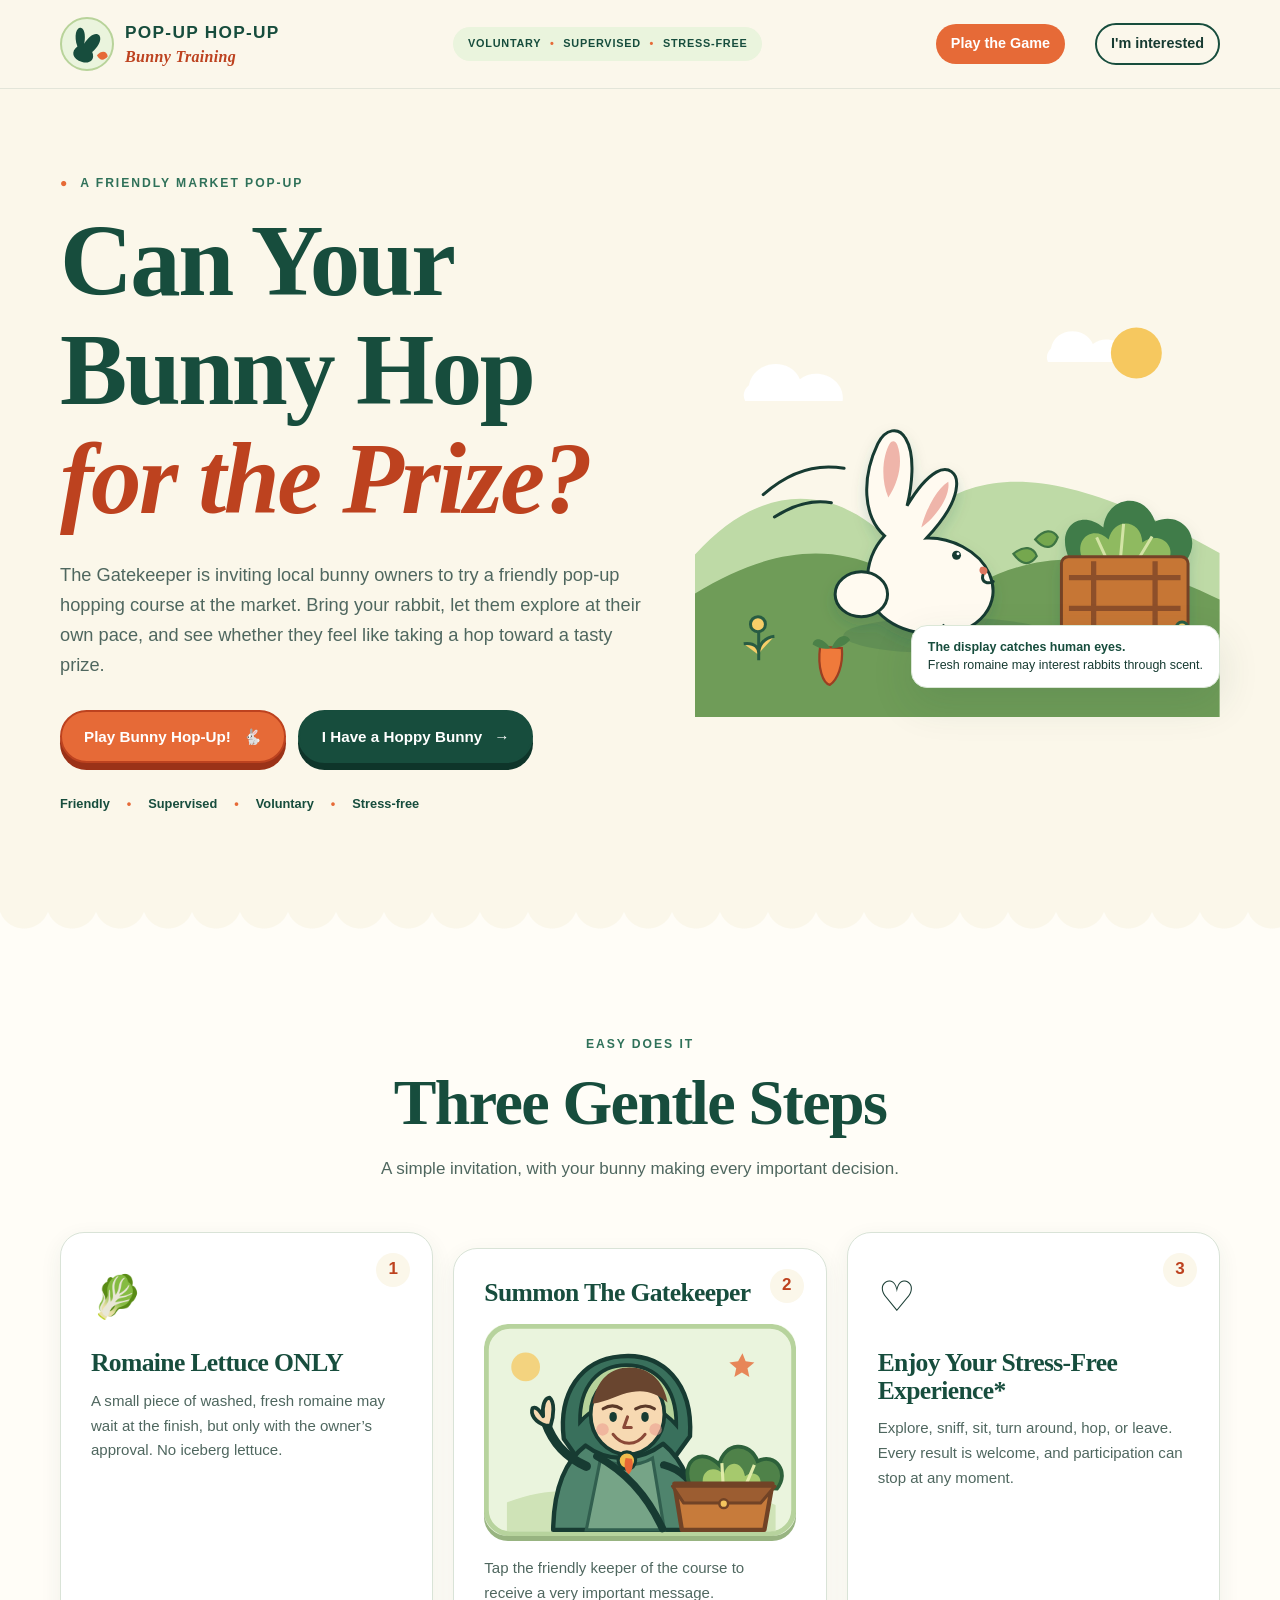
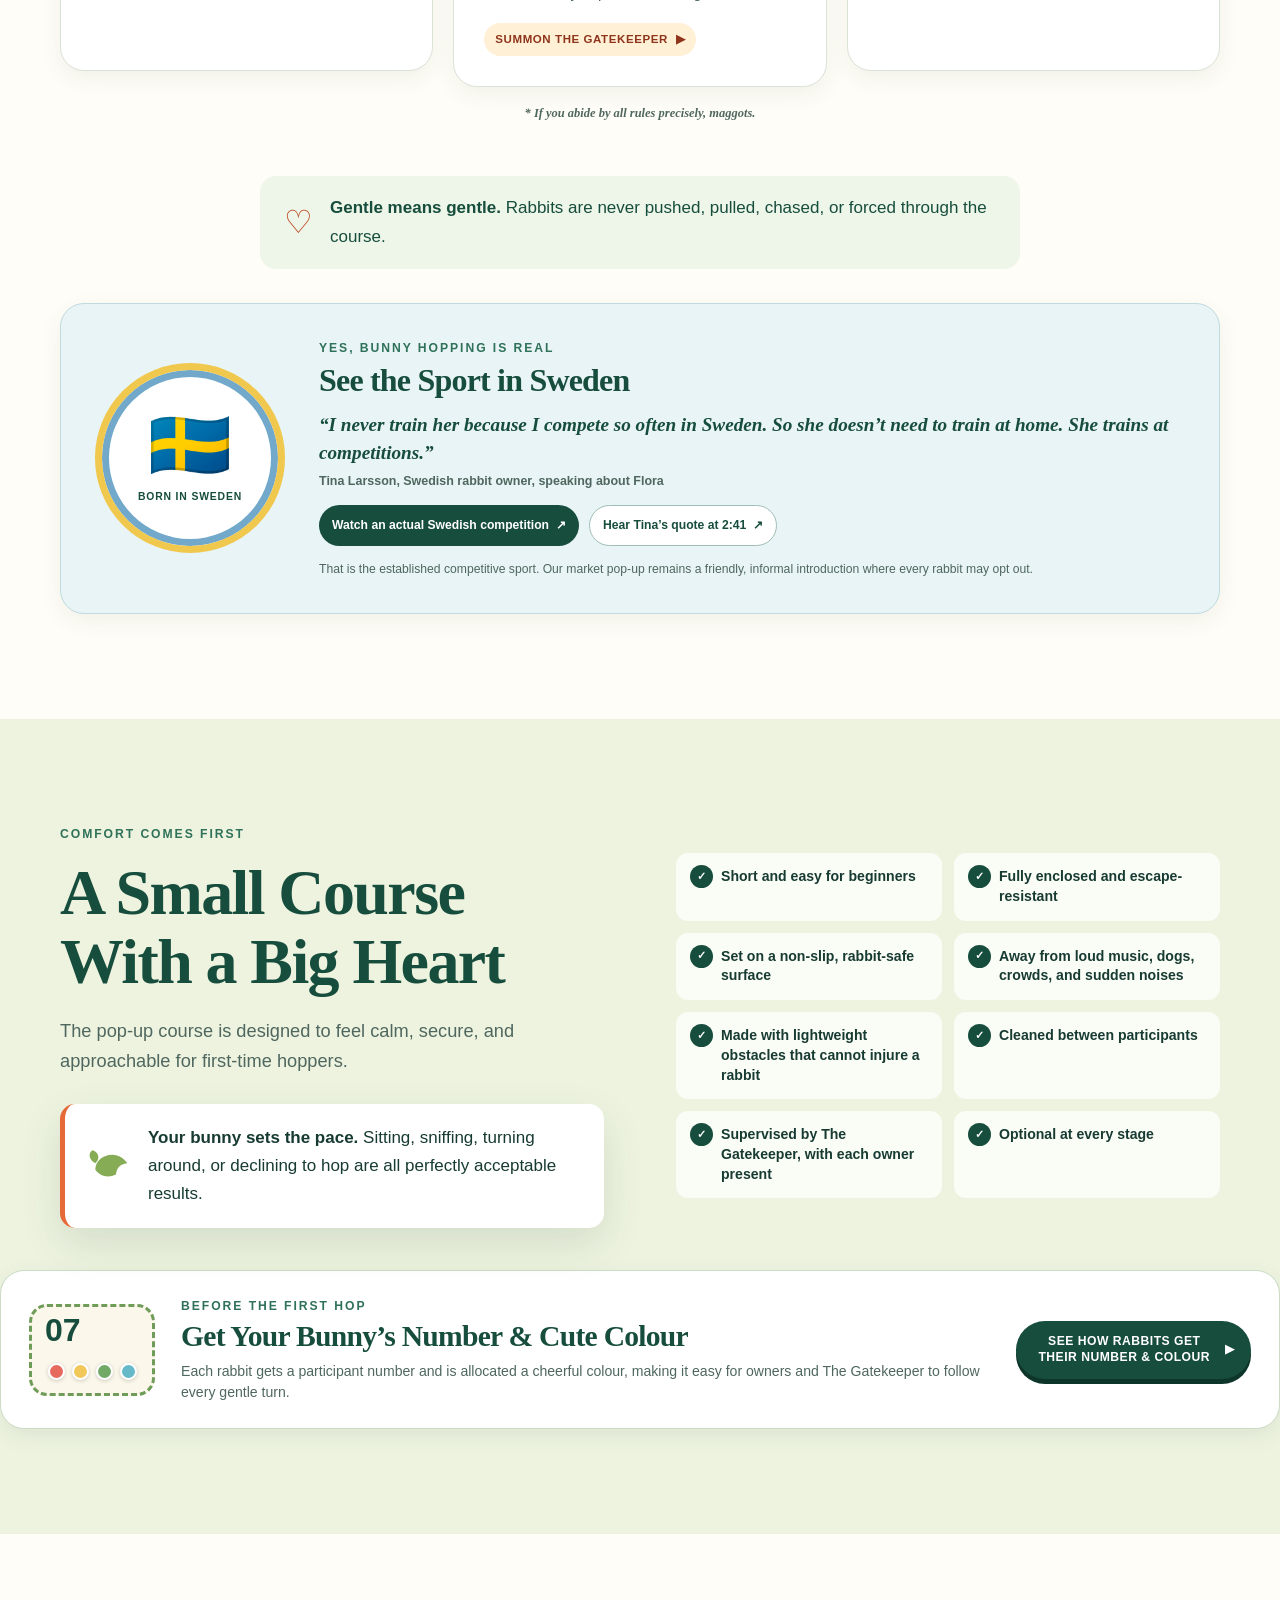
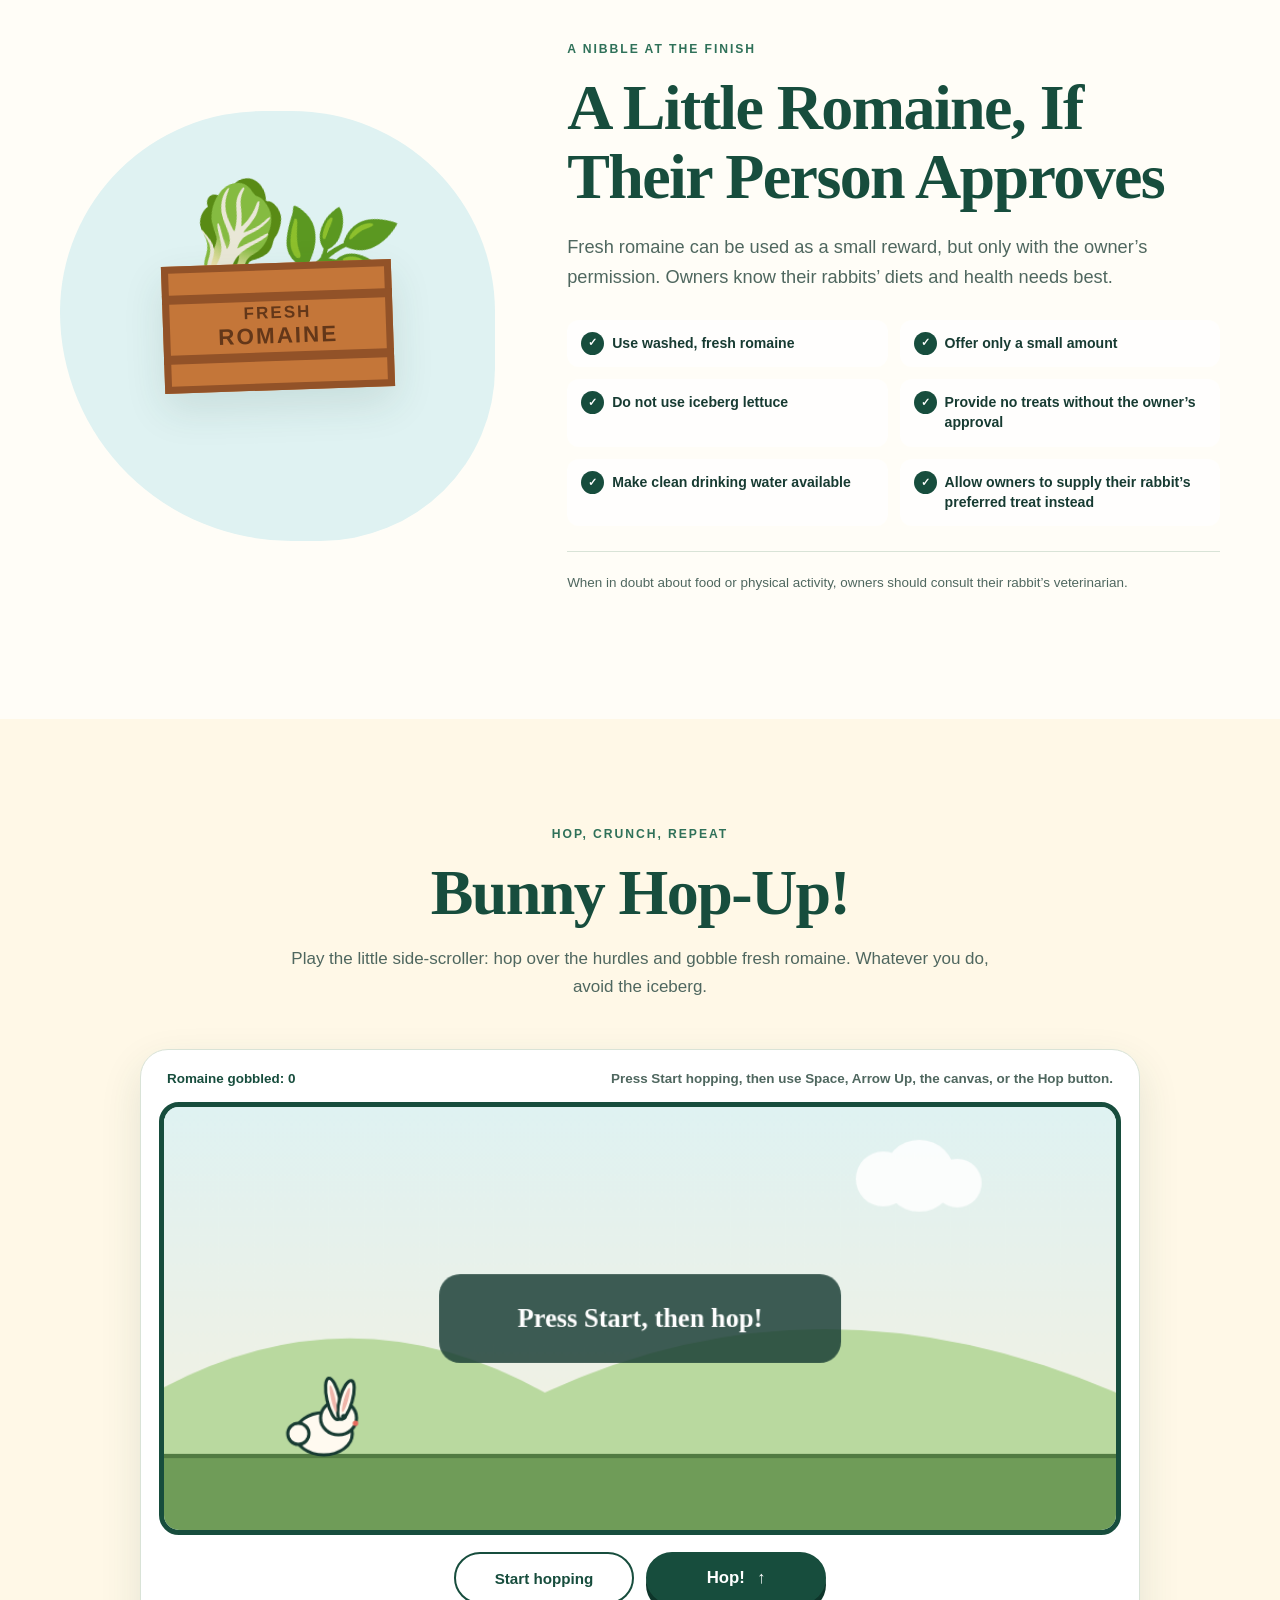
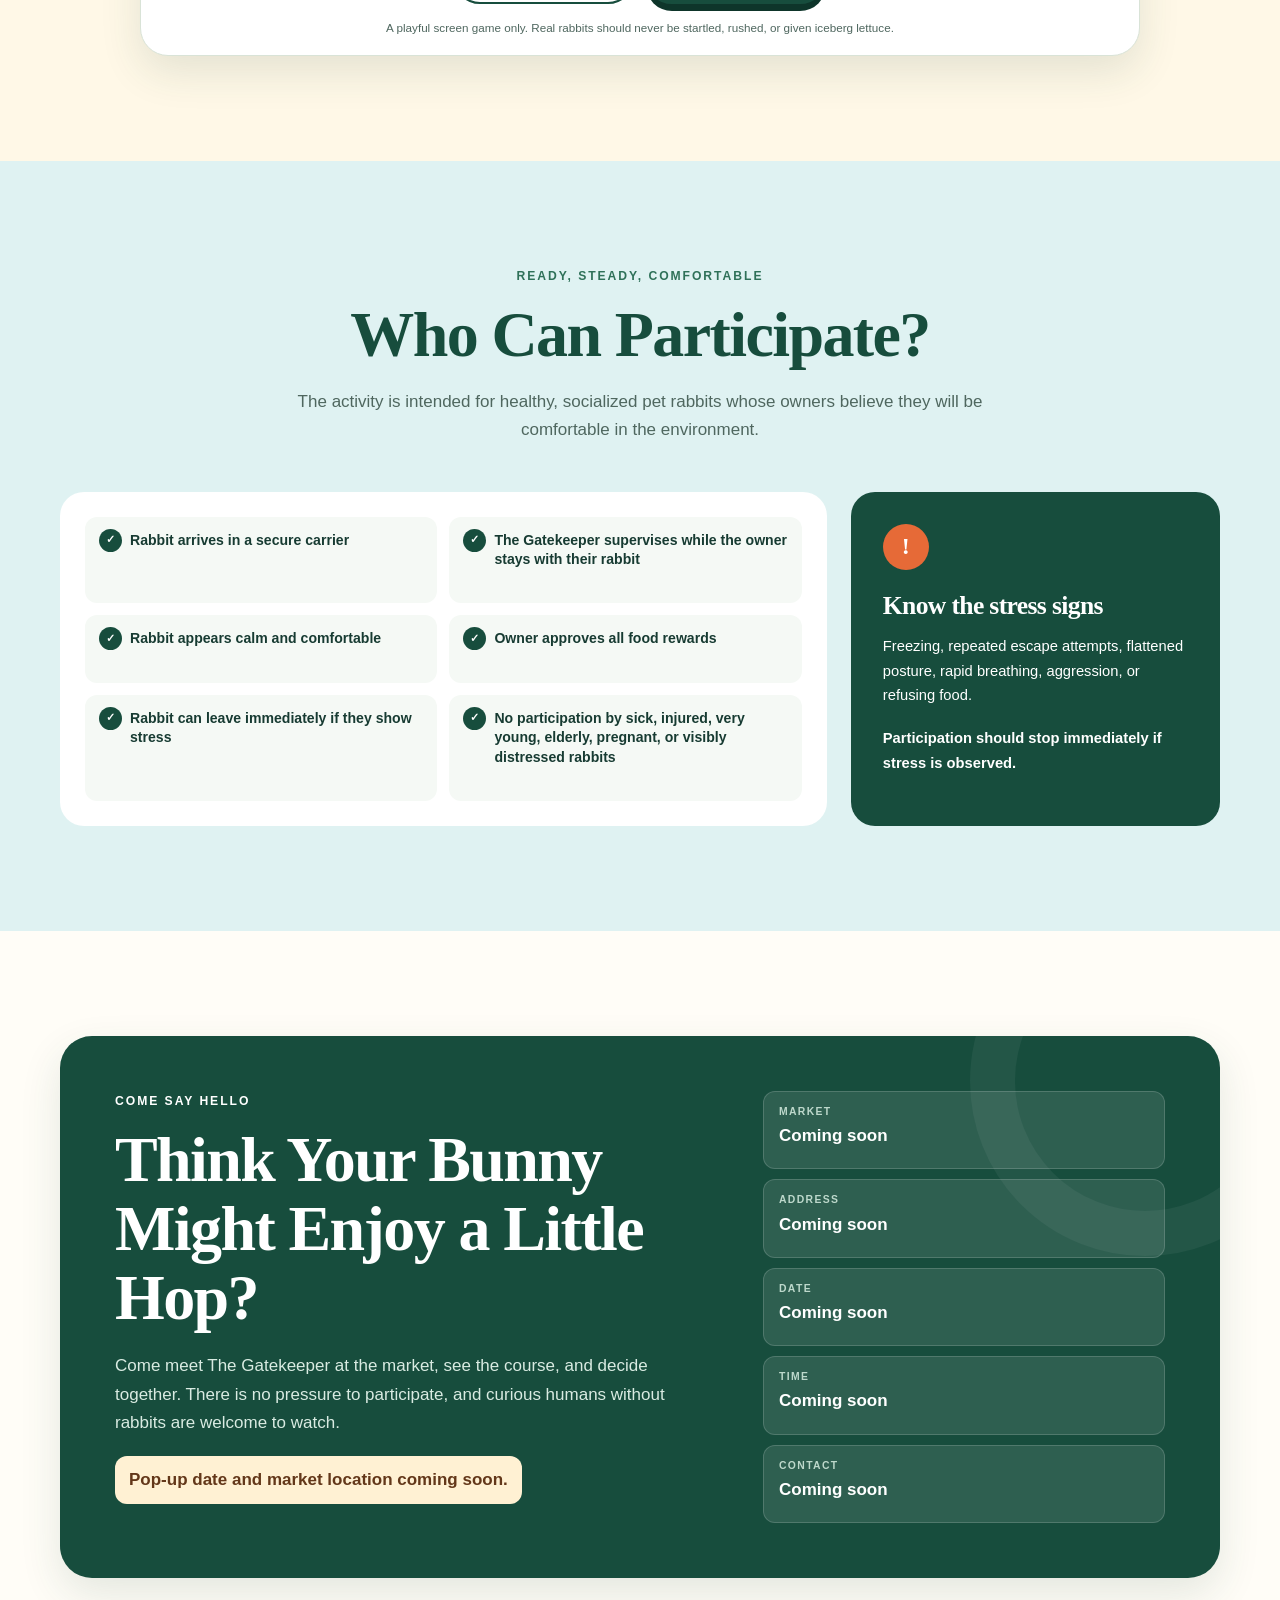
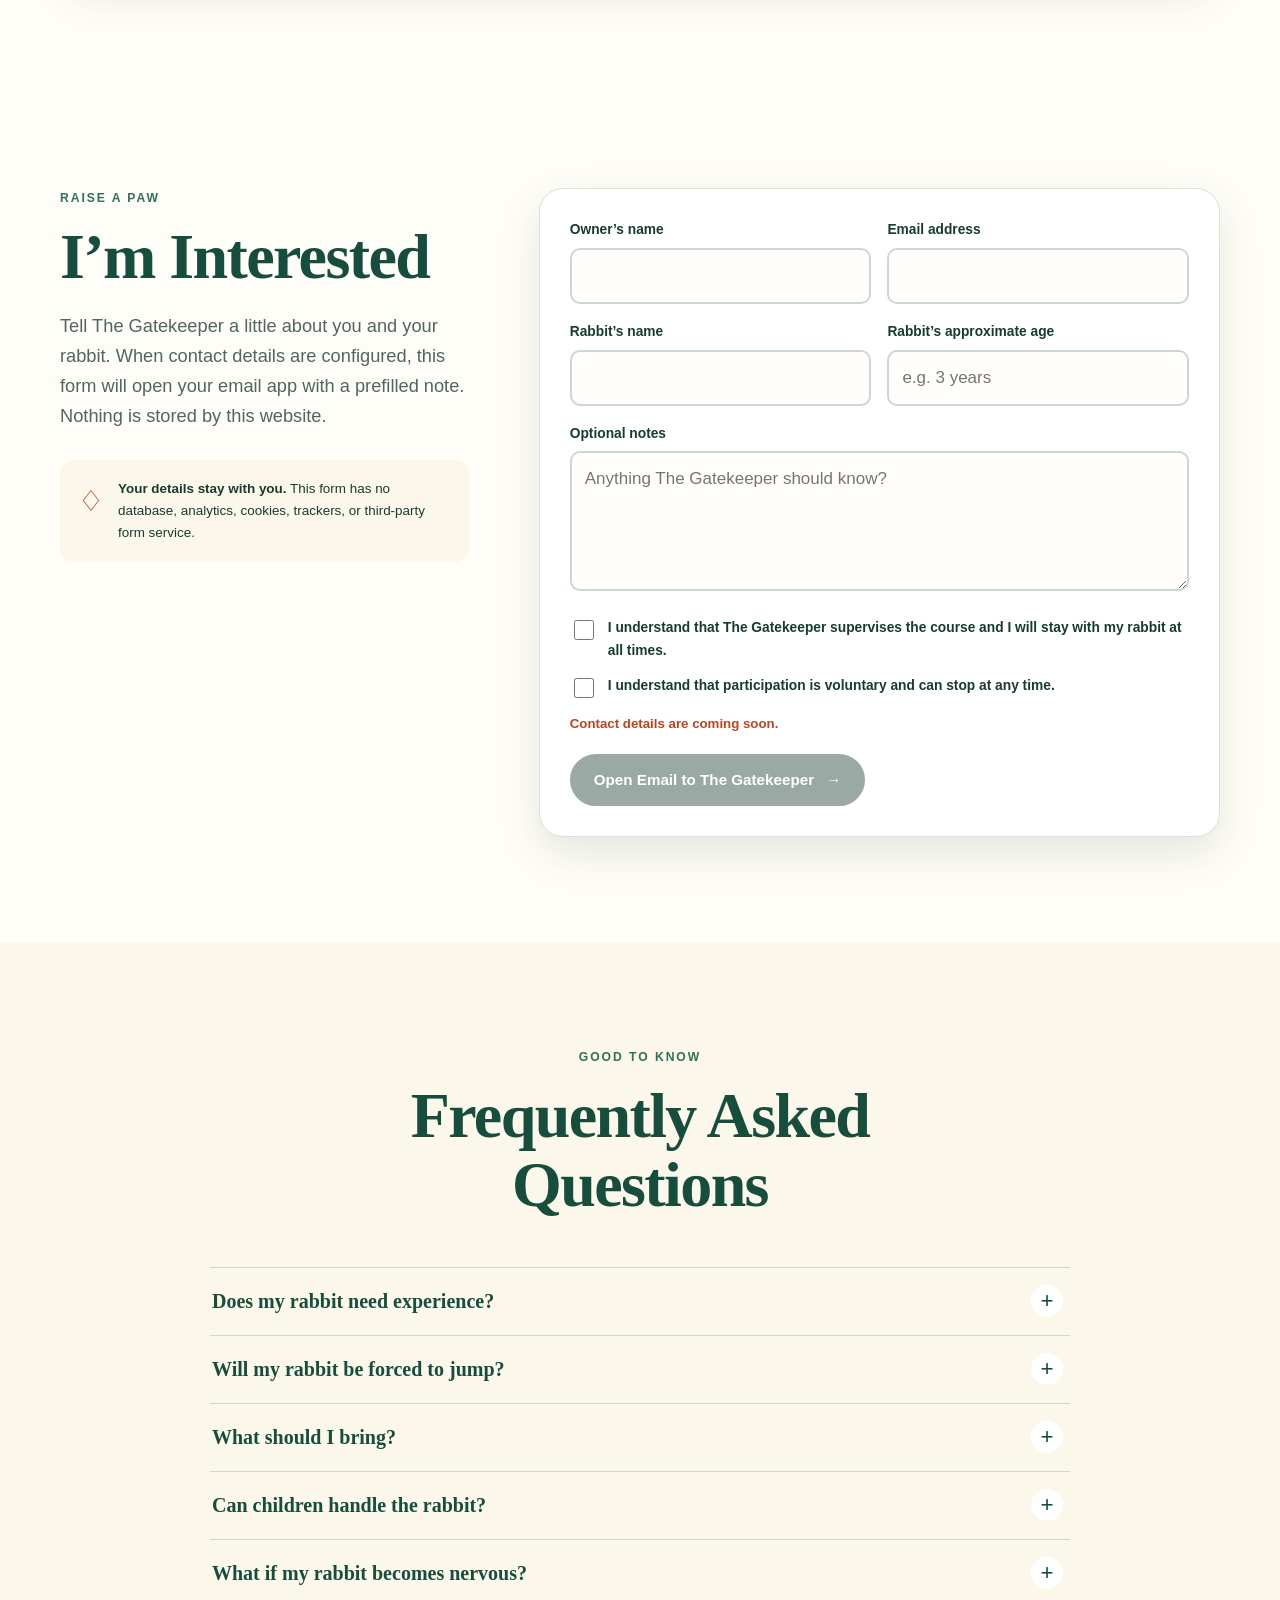
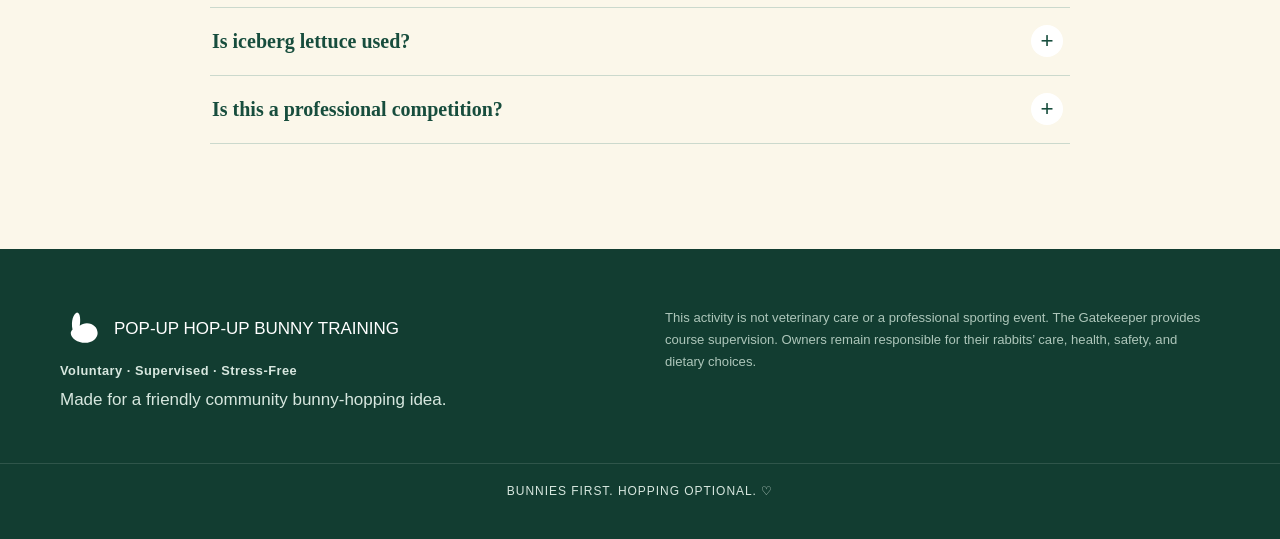
==== commit a6c655a8: "Revert "Refocus site on the Gatekeeper and his rules" This reverts commit eda0b2c3dc802b80ba5f5710bf" ====
--- a/index.html
+++ b/index.html
@@ -4,16 +4,17 @@
   <meta charset="utf-8">
   <meta name="viewport" content="width=device-width, initial-scale=1">
   <meta name="theme-color" content="#f7f1df">
-  <meta name="description" content="Receive your number. Accept your cute colour. Obey The Gatekeeper. Then try the Bunny Hop-Up game.">
-  <meta property="og:title" content="Pop-Up Hop-Up | The Gatekeeper Awaits">
-  <meta property="og:description" content="The Gatekeeper has rules. You will receive a number and a cute colour. The decision is final.">
+  <meta name="description" content="A friendly, voluntary bunny-hopping course where rabbit comfort always comes first.">
+  <meta property="og:title" content="Pop-Up Hop-Up Bunny Training | Hop for the Prize!">
+  <meta property="og:description" content="Can your bunny hop for the prize? Meet The Gatekeeper at a friendly market hopping course.">
   <meta property="og:type" content="website">
   <meta property="og:image" content="/social-card.svg">
   <meta property="og:image:alt" content="A rabbit hopping toward fresh romaine in a market crate">
   <title>Pop-Up Hop-Up Bunny Training | Hop for the Prize!</title>
   <link rel="icon" href="favicon.svg" type="image/svg+xml">
   <link rel="stylesheet" href="styles.css?v=11">
-  <script src="script.js?v=6" defer></script>
+  <script src="event-config.js?v=5" defer></script>
+  <script src="script.js?v=5" defer></script>
   <script src="game.js?v=10" defer></script>
 </head>
 <body>
@@ -25,7 +26,7 @@
         <span class="brand-copy"><strong>POP-UP HOP-UP</strong><span>Bunny Training</span></span>
       </a>
       <p class="header-promise">Voluntary <span>•</span> Supervised <span>•</span> Stress-Free</p>
-      <nav aria-label="Primary navigation"><a href="#rules">The Rules</a><a href="#number-colour">Number &amp; Colour</a><a class="nav-game" href="#game">Play the Game</a></nav>
+      <nav aria-label="Primary navigation"><a class="nav-game" href="#game">Play the Game</a><a class="nav-cta" href="#interest">I'm interested</a></nav>
     </div>
   </header>
 
@@ -33,11 +34,11 @@
     <section class="hero" id="top">
       <div class="shell hero-grid">
         <div class="hero-copy">
-          <p class="eyebrow"><span aria-hidden="true">●</span> A message from the other side</p>
-          <h1>The Gatekeeper <em>Awaits.</em></h1>
-          <p class="lede">You will receive a number. You will be allocated a cute colour. You may hop. You may be called a maggot. The Gatekeeper’s ruling is final.</p>
-          <div class="button-row"><a class="button primary" href="#number-colour">Receive Number &amp; Colour <span aria-hidden="true">→</span></a><a class="button game-button" href="#game">Face the Game <span aria-hidden="true">🐇</span></a></div>
-          <p class="trust"><span>Numbered</span><span>Coloured</span><span>Judged</span><span>Possibly banished</span></p>
+          <p class="eyebrow"><span aria-hidden="true">●</span> A friendly market pop-up</p>
+          <h1>Can Your Bunny Hop <em>for the Prize?</em></h1>
+          <p class="lede">The Gatekeeper is inviting local bunny owners to try a friendly pop-up hopping course at the market. Bring your rabbit, let them explore at their own pace, and see whether they feel like taking a hop toward a tasty prize.</p>
+          <div class="button-row"><a class="button game-button" href="#game">Play Bunny Hop-Up! <span aria-hidden="true">🐇</span></a><a class="button primary" href="#interest">I Have a Hoppy Bunny <span aria-hidden="true">→</span></a></div>
+          <p class="trust"><span>Friendly</span><span>Supervised</span><span>Voluntary</span><span>Stress-free</span></p>
         </div>
         <div class="hero-art" aria-label="Illustration of a happy rabbit hopping toward a market crate of romaine lettuce" role="img">
           <svg viewBox="0 0 700 570" xmlns="http://www.w3.org/2000/svg" aria-hidden="true">
@@ -58,31 +59,47 @@
             <g class="flowers"><path d="M85 449v45m-20-22c16-2 21 7 20 15m21-25c-15 2-21 13-21 23"/><circle cx="84" cy="446" r="10"/><path d="M650 455v39m-17-17c14-3 18 5 17 13"/><circle cx="650" cy="451" r="8"/></g>
             <g class="carrot"><path d="M167 476c-4 29 4 49 13 51 10-7 18-26 16-49Z"/><path d="M181 478c-13-17-23-13-24-5 8 5 15 7 24 5Zm1 0c9-20 21-19 25-11-6 7-15 11-25 11Z"/></g>
           </svg>
-          <p class="art-note"><strong>The display catches human eyes.</strong> The Gatekeeper handles the rest.</p>
+          <p class="art-note"><strong>The display catches human eyes.</strong> Fresh romaine may interest rabbits through scent.</p>
         </div>
       </div>
       <div class="scallop" aria-hidden="true"></div>
     </section>
 
-    <section class="section" id="rules">
-      <div class="shell"><div class="section-heading"><p class="eyebrow">Memorise these</p><h2>The Gatekeeper’s Three Rules</h2><p>They are simple because The Gatekeeper has said so.</p></div>
+    <section class="section" id="how">
+      <div class="shell"><div class="section-heading"><p class="eyebrow">Easy does it</p><h2>Three Gentle Steps</h2><p>A simple invitation, with your bunny making every important decision.</p></div>
         <div class="steps">
-          <article class="step-card"><span class="step-no">1</span><div class="step-icon" aria-hidden="true">№</div><h3>Receive Your Number</h3><p>The number is assigned. It is not requested, negotiated, exchanged, or questioned.</p></article>
-          <article class="step-card gatekeeper-card"><button class="gatekeeper-trigger" id="meet-gatekeeper" type="button" aria-haspopup="dialog" aria-controls="gatekeeper-dialog" data-gatekeeper-video="https://www.youtube.com/embed/3g31Dj-sEiA?autoplay=1&amp;start=65&amp;rel=0&amp;playsinline=1" data-gatekeeper-source="https://youtu.be/3g31Dj-sEiA?si=zeoUAO45zmbGQn8c&amp;t=65" data-gatekeeper-title="The Gatekeeper Has Appeared"><span class="step-no">2</span><span class="card-title gatekeeper-heading">Summon The Gatekeeper</span><span class="step-icon gatekeeper-icon" aria-hidden="true"><svg viewBox="0 0 200 160" role="presentation"><path class="hood-back" d="M49 78C43 42 60 17 91 14c31-3 55 19 57 58l-18 30H65Z"/><path class="hood-lining" d="M61 67c0-27 15-43 36-43 23 0 39 17 40 46-10-12-23-19-39-19-14 0-27 5-37 16Z"/><ellipse class="cartoon-face" cx="99" cy="64" rx="30" ry="32"/><path class="cartoon-hair" d="M72 56c3-20 15-29 29-29 15 0 27 9 30 27-9-8-17-11-28-9-10 2-18 7-31 11Z"/><path class="cartoon-brow" d="M81 59c5-3 10-3 14 0m11 0c5-3 10-3 14 0"/><ellipse class="cartoon-eye" cx="88" cy="65" rx="3" ry="4"/><ellipse class="cartoon-eye" cx="113" cy="65" rx="3" ry="4"/><circle class="cartoon-cheek" cx="80" cy="76" r="5"/><circle class="cartoon-cheek" cx="121" cy="76" r="5"/><path class="cartoon-nose" d="M99 65l-3 8h6"/><path class="cartoon-smile" d="M88 78c7 10 18 10 25 0"/><path class="cloak-body" d="M66 88c-16 13-23 35-24 65h111c-2-31-11-53-27-66-17 13-43 14-60 1Z"/><path class="cloak-panel" d="M79 98c9 6 27 7 39 0l9 55H68Z"/><circle class="cloak-clasp" cx="99" cy="101" r="7"/><path class="carrot-clasp" d="M98 99c-2 7 0 11 2 12 3-3 4-7 3-12Z"/><path class="wave-arm" d="M68 103c-16-7-24-17-28-30"/><path class="cartoon-hand" d="M39 75c-8-3-12-9-10-13 3-2 6 3 8 5-1-7 1-13 5-13 4 3 3 13 1 21Z"/><path class="holding-arm" d="M128 104c14 4 21 14 24 27"/><path class="bag-strap" d="M75 96c26 14 40 34 49 57"/><path class="lettuce-a" d="M137 119c-7-21 10-31 24-16 3-19 24-20 31-3 15-7 25 10 15 23Z"/><path class="lettuce-b" d="M147 119c-2-12 9-17 17-8 3-13 15-12 17 1 9-6 15 2 11 10Z"/><path class="romaine-vein" d="M163 119l-1-17m19 18 7-16"/><path class="satchel-body" d="M126 119h68l-6 37h-57Z"/><path class="satchel-top" d="M124 121h72l-10 13h-54Z"/><circle class="satchel-button" cx="160" cy="134" r="3"/></svg></span><span class="card-copy">Summon him when instructed. Sound on. Courage optional.</span><span class="watch-cue">Summon The Gatekeeper <span aria-hidden="true">▶</span></span></button></article>
-          <article class="step-card"><span class="step-no">3</span><div class="step-icon" aria-hidden="true">●</div><h3>Accept Your Cute Colour</h3><p>The colour will be cute. The allocation will be final. Try to look grateful.</p></article>
+          <article class="step-card"><span class="step-no">1</span><div class="step-icon" aria-hidden="true">🥬</div><h3>Romaine Lettuce ONLY</h3><p>A small piece of washed, fresh romaine may wait at the finish, but only with the owner’s approval. No iceberg lettuce.</p></article>
+          <article class="step-card gatekeeper-card"><button class="gatekeeper-trigger" id="meet-gatekeeper" type="button" aria-haspopup="dialog" aria-controls="gatekeeper-dialog" data-gatekeeper-video="https://www.youtube.com/embed/3g31Dj-sEiA?autoplay=1&amp;start=65&amp;rel=0&amp;playsinline=1" data-gatekeeper-source="https://youtu.be/3g31Dj-sEiA?si=zeoUAO45zmbGQn8c&amp;t=65" data-gatekeeper-title="The Gatekeeper Has Appeared"><span class="step-no">2</span><span class="card-title gatekeeper-heading">Summon The Gatekeeper</span><span class="step-icon gatekeeper-icon" aria-hidden="true"><svg viewBox="0 0 200 160" role="presentation"><path class="hood-back" d="M49 78C43 42 60 17 91 14c31-3 55 19 57 58l-18 30H65Z"/><path class="hood-lining" d="M61 67c0-27 15-43 36-43 23 0 39 17 40 46-10-12-23-19-39-19-14 0-27 5-37 16Z"/><ellipse class="cartoon-face" cx="99" cy="64" rx="30" ry="32"/><path class="cartoon-hair" d="M72 56c3-20 15-29 29-29 15 0 27 9 30 27-9-8-17-11-28-9-10 2-18 7-31 11Z"/><path class="cartoon-brow" d="M81 59c5-3 10-3 14 0m11 0c5-3 10-3 14 0"/><ellipse class="cartoon-eye" cx="88" cy="65" rx="3" ry="4"/><ellipse class="cartoon-eye" cx="113" cy="65" rx="3" ry="4"/><circle class="cartoon-cheek" cx="80" cy="76" r="5"/><circle class="cartoon-cheek" cx="121" cy="76" r="5"/><path class="cartoon-nose" d="M99 65l-3 8h6"/><path class="cartoon-smile" d="M88 78c7 10 18 10 25 0"/><path class="cloak-body" d="M66 88c-16 13-23 35-24 65h111c-2-31-11-53-27-66-17 13-43 14-60 1Z"/><path class="cloak-panel" d="M79 98c9 6 27 7 39 0l9 55H68Z"/><circle class="cloak-clasp" cx="99" cy="101" r="7"/><path class="carrot-clasp" d="M98 99c-2 7 0 11 2 12 3-3 4-7 3-12Z"/><path class="wave-arm" d="M68 103c-16-7-24-17-28-30"/><path class="cartoon-hand" d="M39 75c-8-3-12-9-10-13 3-2 6 3 8 5-1-7 1-13 5-13 4 3 3 13 1 21Z"/><path class="holding-arm" d="M128 104c14 4 21 14 24 27"/><path class="bag-strap" d="M75 96c26 14 40 34 49 57"/><path class="lettuce-a" d="M137 119c-7-21 10-31 24-16 3-19 24-20 31-3 15-7 25 10 15 23Z"/><path class="lettuce-b" d="M147 119c-2-12 9-17 17-8 3-13 15-12 17 1 9-6 15 2 11 10Z"/><path class="romaine-vein" d="M163 119l-1-17m19 18 7-16"/><path class="satchel-body" d="M126 119h68l-6 37h-57Z"/><path class="satchel-top" d="M124 121h72l-10 13h-54Z"/><circle class="satchel-button" cx="160" cy="134" r="3"/></svg></span><span class="card-copy">Tap the friendly keeper of the course to receive a very important message.</span><span class="watch-cue">Summon The Gatekeeper <span aria-hidden="true">▶</span></span></button></article>
+          <article class="step-card"><span class="step-no">3</span><div class="step-icon" aria-hidden="true">♡</div><h3>Enjoy Your Stress-Free Experience*</h3><p>Explore, sniff, sit, turn around, hop, or leave. Every result is welcome, and participation can stop at any moment.</p></article>
         </div>
-        <p class="maggot-note">Failure to follow the rules may result in being called a maggot or banished to a black hole.</p>
+        <p class="maggot-note">* If you abide by all rules precisely, maggots.</p>
+        <div class="kind-note"><span aria-hidden="true">♡</span><p><strong>Gentle means gentle.</strong> Rabbits are never pushed, pulled, chased, or forced through the course.</p></div>
+        <aside class="sweden-story" aria-labelledby="sweden-story-title">
+          <div class="sweden-badge" aria-hidden="true"><span>🇸🇪</span><small>Born in Sweden</small></div>
+          <div class="sweden-copy">
+            <p class="eyebrow">Yes, bunny hopping is real</p>
+            <h3 id="sweden-story-title">See the Sport in Sweden</h3>
+            <blockquote>“I never train her because I compete so often in Sweden. So she doesn’t need to train at home. She trains at competitions.”</blockquote>
+            <p class="quote-credit">Tina Larsson, Swedish rabbit owner, speaking about Flora</p>
+            <div class="story-links"><a href="https://www.youtube.com/watch?v=qM9YWm6T_hc" target="_blank" rel="noopener noreferrer">Watch an actual Swedish competition <span aria-hidden="true">↗</span></a><a href="https://www.youtube.com/watch?v=qM9YWm6T_hc&amp;t=161s" target="_blank" rel="noopener noreferrer">Hear Tina’s quote at 2:41 <span aria-hidden="true">↗</span></a></div>
+            <p class="context-note">That is the established competitive sport. Our market pop-up remains a friendly, informal introduction where every rabbit may opt out.</p>
+          </div>
+        </aside>
       </div>
     </section>
 
-    <section class="section tint" id="number-colour">
-      <div class="shell"><div class="section-heading"><p class="eyebrow">The important bit</p><h2>Your Number. Your Cute Colour.</h2><p>The Gatekeeper will make both allocations. Do not waste his time pretending this is optional.</p></div>
+    <section class="section tint" id="course">
+      <div class="shell split"><div><p class="eyebrow">Comfort comes first</p><h2>A Small Course With a Big Heart</h2><p class="section-intro">The pop-up course is designed to feel calm, secure, and approachable for first-time hoppers.</p><div class="pace-note"><svg aria-hidden="true" viewBox="0 0 48 48"><path d="M11 28c0-9 8-16 18-16 7 0 13 4 16 9-8 1-11 5-12 12-8 4-17 2-22-5Z"/><path d="M11 21C4 17 3 10 8 7c6 2 9 8 3 14Z"/></svg><p><strong>Your bunny sets the pace.</strong> Sitting, sniffing, turning around, or declining to hop are all perfectly acceptable results.</p></div></div>
+        <ul class="feature-list"><li>Short and easy for beginners</li><li>Fully enclosed and escape-resistant</li><li>Set on a non-slip, rabbit-safe surface</li><li>Away from loud music, dogs, crowds, and sudden noises</li><li>Made with lightweight obstacles that cannot injure a rabbit</li><li>Cleaned between participants</li><li>Supervised by The Gatekeeper, with each owner present</li><li>Optional at every stage</li></ul>
+      </div>
       <aside class="rabbit-allocation" aria-labelledby="allocation-title">
         <div class="allocation-ticket" aria-hidden="true"><span class="ticket-number">07</span><span class="colour-dot coral"></span><span class="colour-dot sunshine"></span><span class="colour-dot meadow"></span><span class="colour-dot sky-dot"></span></div>
-        <div class="allocation-copy"><p class="eyebrow">Before anything else</p><h3 id="allocation-title">Receive Your Number &amp; Cute Colour</h3><p>You do not choose the number. You do not choose the colour. The colour is cute because The Gatekeeper says it is.</p></div>
-        <button class="allocation-cta" type="button" aria-haspopup="dialog" aria-controls="gatekeeper-dialog" data-gatekeeper-video="https://www.youtube.com/embed/3g31Dj-sEiA?autoplay=1&amp;start=108&amp;rel=0&amp;playsinline=1" data-gatekeeper-source="https://youtu.be/3g31Dj-sEiA?si=zeoUAO45zmbGQn8c&amp;t=108" data-gatekeeper-title="Your Number and Colour Await">Witness the Number &amp; Colour Ceremony <span aria-hidden="true">▶</span></button>
-      </aside></div>
+        <div class="allocation-copy"><p class="eyebrow">Before the first hop</p><h3 id="allocation-title">Get Your Bunny’s Number &amp; Cute Colour</h3><p>Each rabbit gets a participant number and is allocated a cheerful colour, making it easy for owners and The Gatekeeper to follow every gentle turn.</p></div>
+        <button class="allocation-cta" type="button" aria-haspopup="dialog" aria-controls="gatekeeper-dialog" data-gatekeeper-video="https://www.youtube.com/embed/3g31Dj-sEiA?autoplay=1&amp;start=108&amp;rel=0&amp;playsinline=1" data-gatekeeper-source="https://youtu.be/3g31Dj-sEiA?si=zeoUAO45zmbGQn8c&amp;t=108" data-gatekeeper-title="Your Number and Colour Await">See How Rabbits Get Their Number &amp; Colour <span aria-hidden="true">▶</span></button>
+      </aside>
     </section>
+
+    <section class="section" id="prize"><div class="shell split reverse"><div class="prize-art" aria-hidden="true"><span class="leaf l1">🥬</span><span class="leaf l2">🌿</span><div class="crate-mini">FRESH<br><strong>ROMAINE</strong></div></div><div><p class="eyebrow">A nibble at the finish</p><h2>A Little Romaine, If Their Person Approves</h2><p class="section-intro">Fresh romaine can be used as a small reward, but only with the owner’s permission. Owners know their rabbits’ diets and health needs best.</p><ul class="check-list"><li>Use washed, fresh romaine</li><li>Offer only a small amount</li><li>Do not use iceberg lettuce</li><li>Provide no treats without the owner’s approval</li><li>Make clean drinking water available</li><li>Allow owners to supply their rabbit’s preferred treat instead</li></ul><p class="fine-note">When in doubt about food or physical activity, owners should consult their rabbit’s veterinarian.</p></div></div></section>
 
     <section class="section game-section" id="game"><div class="shell"><div class="section-heading"><p class="eyebrow">Hop, crunch, repeat</p><h2>Bunny Hop-Up!</h2><p>Play the little side-scroller: hop over the hurdles and gobble fresh romaine. Whatever you do, avoid the iceberg.</p></div>
       <div class="game-shell">
@@ -97,18 +114,26 @@
       </div>
     </div></section>
 
-    <section class="section faq-section" id="faq"><div class="shell narrow"><div class="section-heading"><p class="eyebrow">Do not test his patience</p><h2>Questions for The Gatekeeper</h2></div><div class="faq-list">
-      <details><summary>Who is The Gatekeeper?</summary><p>He is the keeper of the rules, the numbers, the colours, and the black hole. That is all you need to know.</p></details>
-      <details><summary>How do I receive my number?</summary><p>The Gatekeeper assigns it. You will accept it promptly and refrain from asking whether another number was available.</p></details>
-      <details><summary>May I choose my cute colour?</summary><p>No. The colour is allocated by The Gatekeeper. It is cute by definition, and his definition is final.</p></details>
-      <details><summary>What happens after three lettuces?</summary><p>The Gatekeeper appears and commands you to come closer. This is not a suggestion.</p></details>
-      <details><summary>What happens after nine lettuces?</summary><p>The instruction changes. Never come closer. Keep hopping and do not demand consistency.</p></details>
-      <details><summary>What happens if I fail?</summary><p>You may be called a maggot. You may be banished to a black hole. The appeals process is also located in the black hole.</p></details>
-      <details><summary>Can The Gatekeeper be reasoned with?</summary><p>You are welcome to try. The Gatekeeper enjoys optimism almost as much as he enjoys banishment.</p></details>
+    <section class="section sky" id="participate"><div class="shell"><div class="section-heading"><p class="eyebrow">Ready, steady, comfortable</p><h2>Who Can Participate?</h2><p>The activity is intended for healthy, socialized pet rabbits whose owners believe they will be comfortable in the environment.</p></div><div class="participate-grid"><ul class="check-list card-list"><li>Rabbit arrives in a secure carrier</li><li>The Gatekeeper supervises while the owner stays with their rabbit</li><li>Rabbit appears calm and comfortable</li><li>Owner approves all food rewards</li><li>Rabbit can leave immediately if they show stress</li><li>No participation by sick, injured, very young, elderly, pregnant, or visibly distressed rabbits</li></ul><aside class="stress-card"><div class="stress-icon" aria-hidden="true">!</div><h3>Know the stress signs</h3><p>Freezing, repeated escape attempts, flattened posture, rapid breathing, aggression, or refusing food.</p><p><strong>Participation should stop immediately if stress is observed.</strong></p></aside></div></div></section>
+
+    <section class="section invitation" id="visit"><div class="shell"><div class="invite-panel"><div class="invite-copy"><p class="eyebrow">Come say hello</p><h2>Think Your Bunny Might Enjoy a Little Hop?</h2><p>Come meet The Gatekeeper at the market, see the course, and decide together. There is no pressure to participate, and curious humans without rabbits are welcome to watch.</p><p class="coming-soon" id="event-status">Pop-up date and market location coming soon.</p></div><dl class="event-details" id="event-details"><div><dt>Market</dt><dd data-event="marketName">Coming soon</dd></div><div><dt>Address</dt><dd data-event="marketAddress">Coming soon</dd></div><div><dt>Date</dt><dd data-event="eventDate">Coming soon</dd></div><div><dt>Time</dt><dd data-event="eventTime">Coming soon</dd></div><div><dt>Contact</dt><dd data-event="contactEmail">Coming soon</dd></div></dl></div></div></section>
+
+    <section class="section" id="interest"><div class="shell form-grid"><div><p class="eyebrow">Raise a paw</p><h2>I’m Interested</h2><p class="section-intro">Tell The Gatekeeper a little about you and your rabbit. When contact details are configured, this form will open your email app with a prefilled note. Nothing is stored by this website.</p><div class="privacy-note"><span aria-hidden="true">♢</span><p><strong>Your details stay with you.</strong> This form has no database, analytics, cookies, trackers, or third-party form service.</p></div></div>
+        <form id="interest-form" novalidate><div class="field-row"><div class="field"><label for="owner">Owner’s name</label><input id="owner" name="owner" autocomplete="name" required></div><div class="field"><label for="email">Email address</label><input id="email" name="email" type="email" autocomplete="email" required></div></div><div class="field-row"><div class="field"><label for="rabbit">Rabbit’s name</label><input id="rabbit" name="rabbit" required></div><div class="field"><label for="age">Rabbit’s approximate age</label><input id="age" name="age" placeholder="e.g. 3 years" required></div></div><div class="field"><label for="notes">Optional notes</label><textarea id="notes" name="notes" rows="4" placeholder="Anything The Gatekeeper should know?"></textarea></div><label class="checkbox"><input type="checkbox" name="supervise" required><span>I understand that The Gatekeeper supervises the course and I will stay with my rabbit at all times.</span></label><label class="checkbox"><input type="checkbox" name="voluntary" required><span>I understand that participation is voluntary and can stop at any time.</span></label><p class="form-message" id="form-message" role="status">Contact details are coming soon.</p><button class="button primary" id="submit-button" type="submit" disabled>Open Email to The Gatekeeper <span aria-hidden="true">→</span></button><noscript><p class="form-message">JavaScript is needed to prepare the email. Contact details are coming soon.</p></noscript></form>
+      </div></section>
+
+    <section class="section faq-section" id="faq"><div class="shell narrow"><div class="section-heading"><p class="eyebrow">Good to know</p><h2>Frequently Asked Questions</h2></div><div class="faq-list">
+      <details><summary>Does my rabbit need experience?</summary><p>No. The course is short and beginner-friendly. Your rabbit is also welcome to simply look, sniff, or decide not to participate.</p></details>
+      <details><summary>Will my rabbit be forced to jump?</summary><p>Never. Rabbits are not pushed, pulled, chased, or forced. They choose whether to explore or hop, and can stop at any moment.</p></details>
+      <details><summary>What should I bring?</summary><p>Bring your rabbit in a secure carrier, plus any familiar comfort items, water setup, and an approved favourite treat you would like used.</p></details>
+      <details><summary>Can children handle the rabbit?</summary><p>The Gatekeeper supervises the course, while the rabbit’s adult owner decides who may handle them and stays present at all times. Calm, safe handling and the rabbit’s comfort come first.</p></details>
+      <details><summary>What if my rabbit becomes nervous?</summary><p>Stop immediately and return them to the security of their carrier or another calm space. Leaving the activity is always okay.</p></details>
+      <details><summary>Is iceberg lettuce used?</summary><p>No. Only a small amount of washed, fresh romaine may be offered, with the owner’s permission.</p></details>
+      <details><summary>Is this a professional competition?</summary><p>No. This is a friendly, informal community activity, not a sanctioned sporting event. The rabbit’s comfort matters more than completing the course.</p></details>
     </div></div></section>
   </main>
 
-  <footer><div class="shell footer-grid"><div><a class="brand footer-brand" href="#top"><svg aria-hidden="true" viewBox="0 0 48 48"><path d="M14 25c-2-9 1-18 5-19 4 0 4 10 3 15 2-2 5-3 8-3 7 0 12 5 12 11s-6 11-14 11S12 35 12 29c0-1 1-3 2-4Z"/></svg><span>POP-UP HOP-UP BUNNY TRAINING</span></a><p><strong>Voluntary · Supervised · Stress-Free</strong></p><p>Numbers allocated. Cute colours assigned. Maggots warned.</p></div><p class="disclaimer">The Gatekeeper’s rulings are for comedy and the game is fictional. Real animals should always be treated gently, supervised responsibly, and kept away from stressful situations.</p></div><p class="footer-bottom">Obey The Gatekeeper. Or face the black hole. <span aria-hidden="true">●</span></p></footer>
+  <footer><div class="shell footer-grid"><div><a class="brand footer-brand" href="#top"><svg aria-hidden="true" viewBox="0 0 48 48"><path d="M14 25c-2-9 1-18 5-19 4 0 4 10 3 15 2-2 5-3 8-3 7 0 12 5 12 11s-6 11-14 11S12 35 12 29c0-1 1-3 2-4Z"/></svg><span>POP-UP HOP-UP BUNNY TRAINING</span></a><p><strong>Voluntary · Supervised · Stress-Free</strong></p><p>Made for a friendly community bunny-hopping idea.</p></div><p class="disclaimer">This activity is not veterinary care or a professional sporting event. The Gatekeeper provides course supervision. Owners remain responsible for their rabbits’ care, health, safety, and dietary choices.</p></div><p class="footer-bottom">Bunnies first. Hopping optional. <span aria-hidden="true">♡</span></p></footer>
 
   <dialog class="gatekeeper-dialog" id="gatekeeper-dialog" aria-labelledby="gatekeeper-title">
     <div class="dialog-shell">
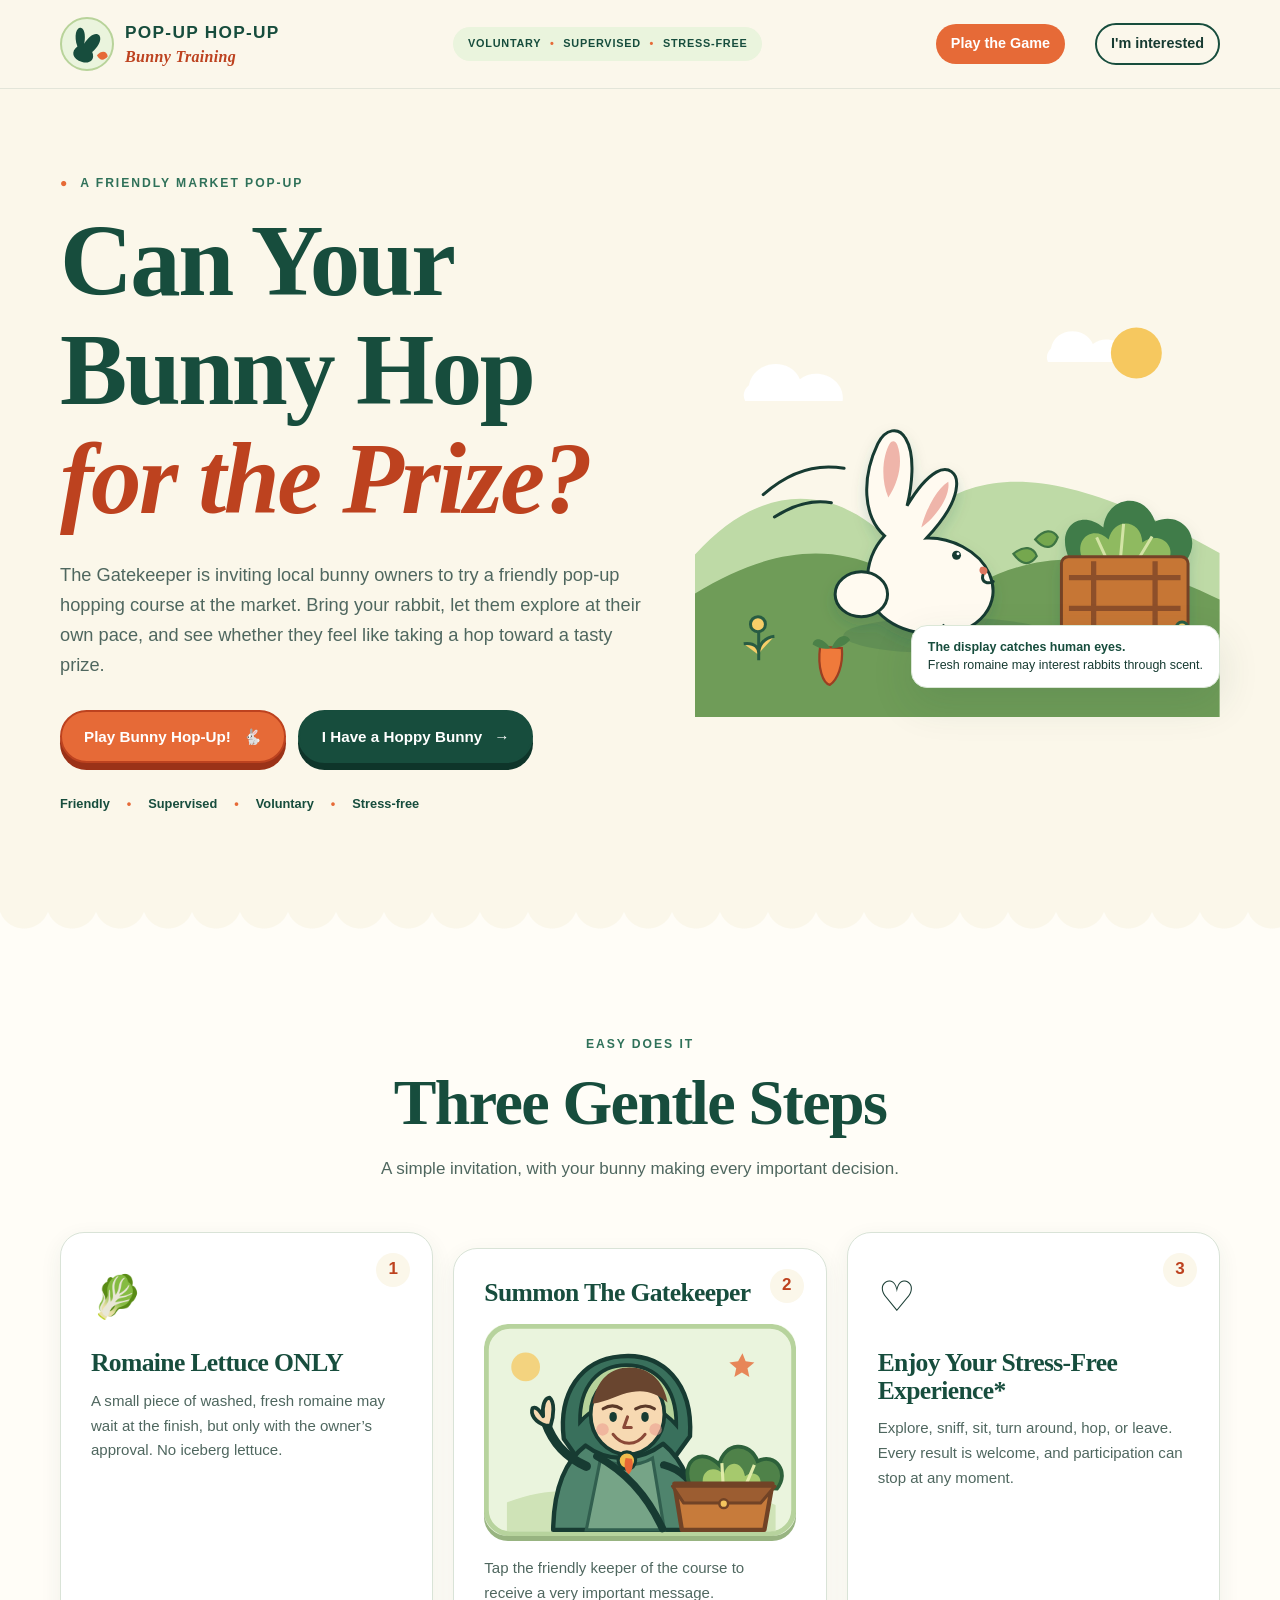
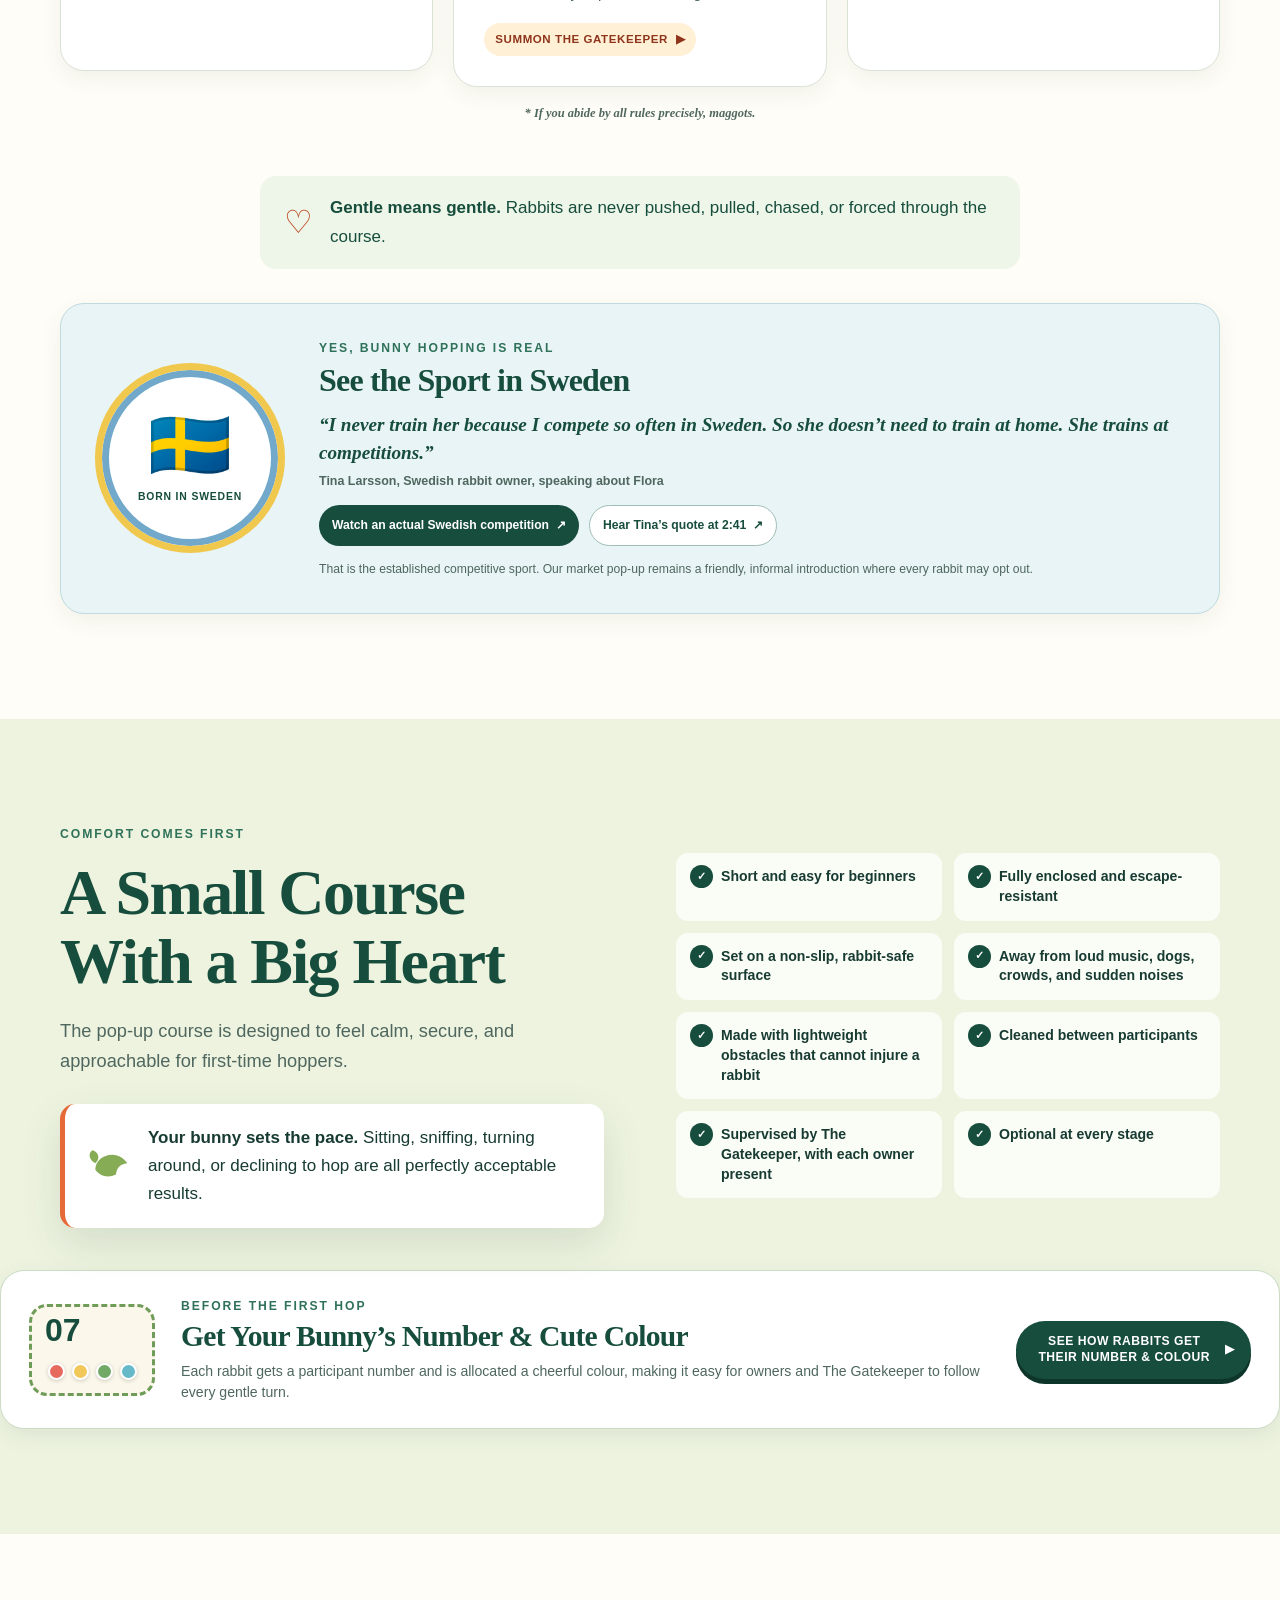
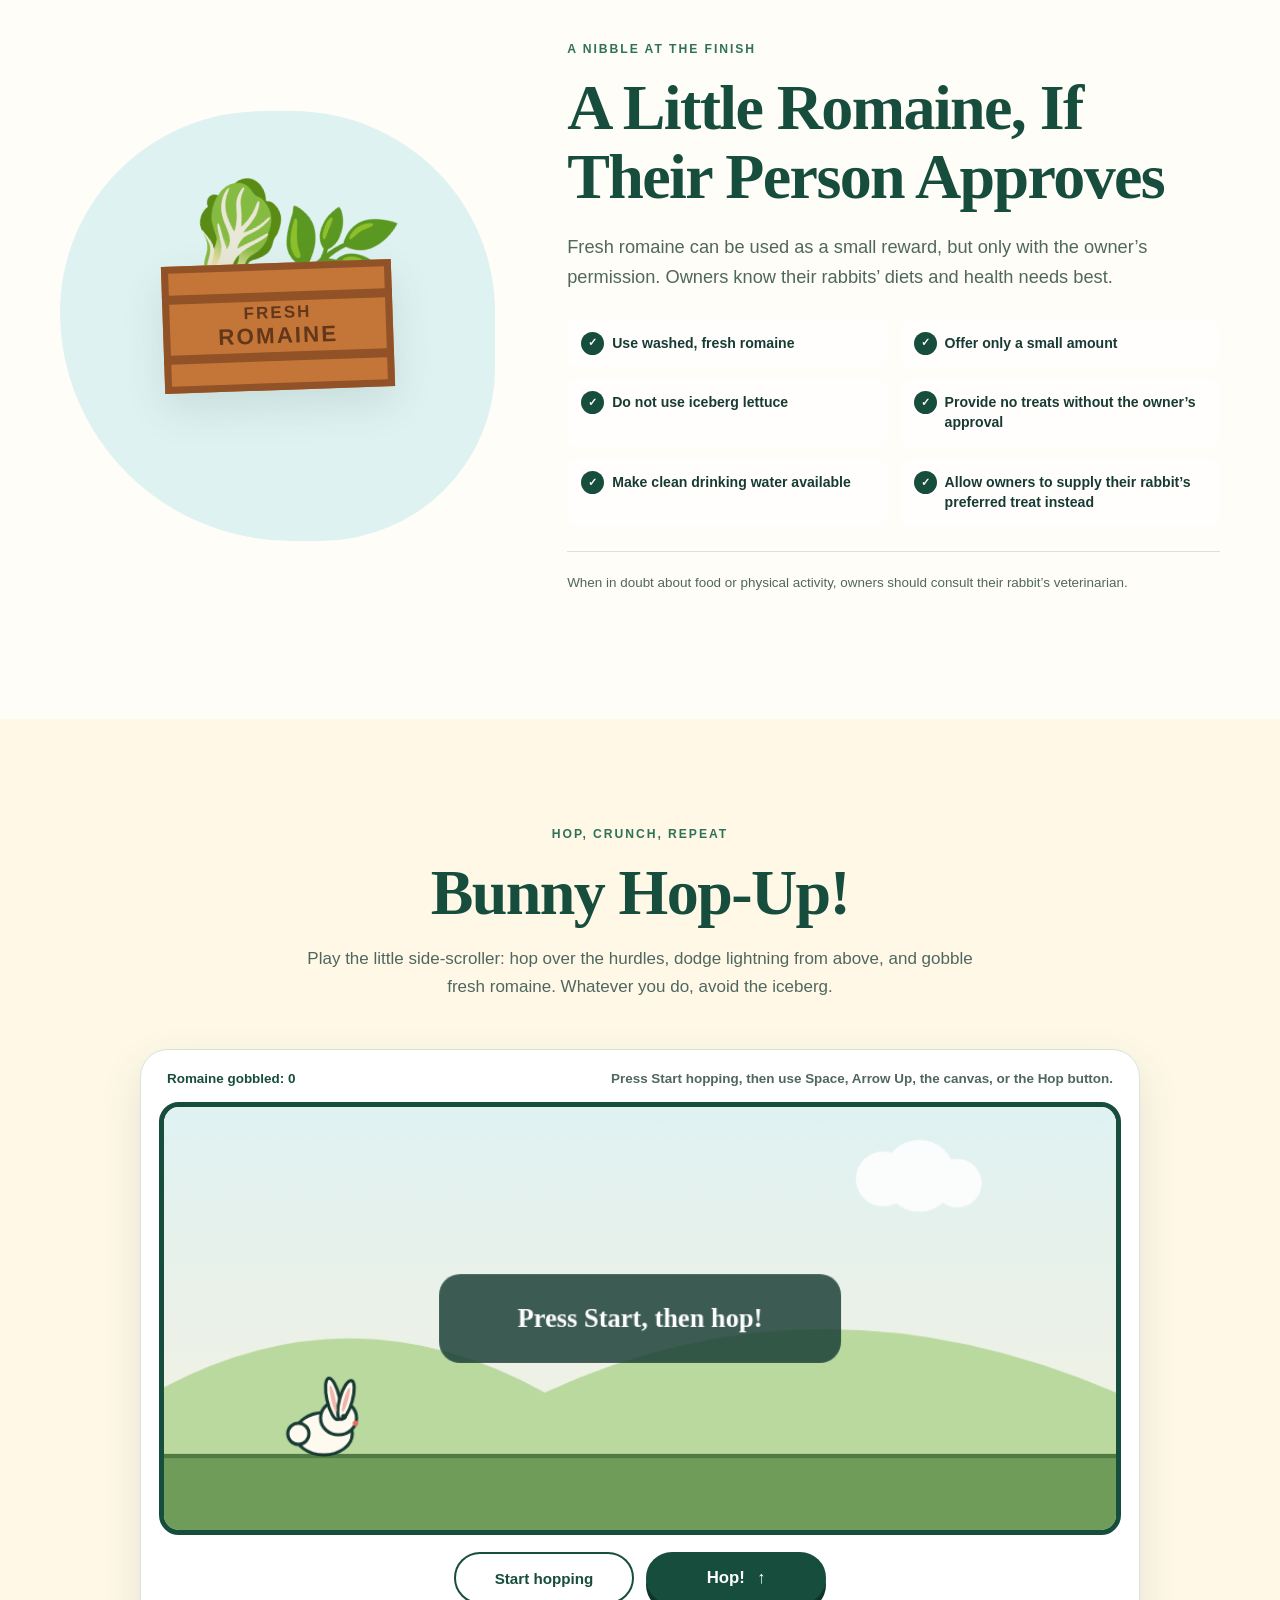
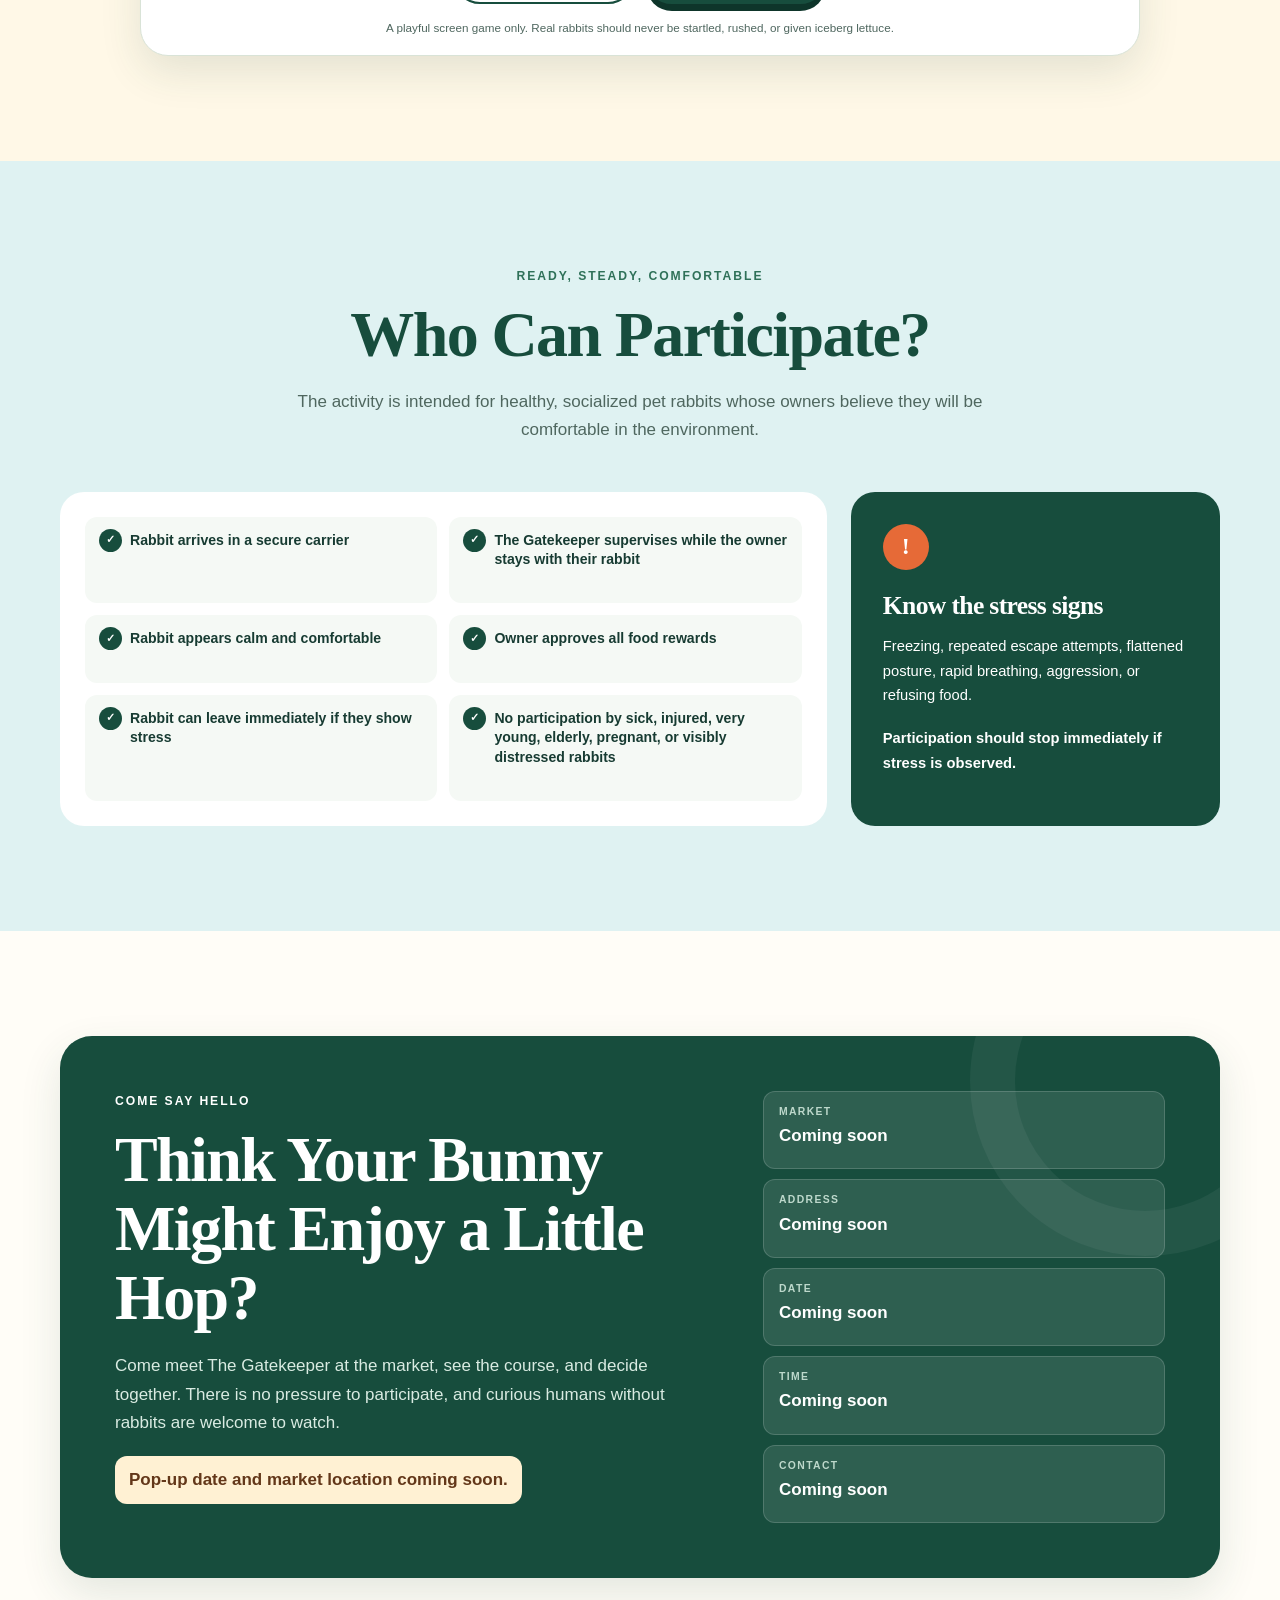
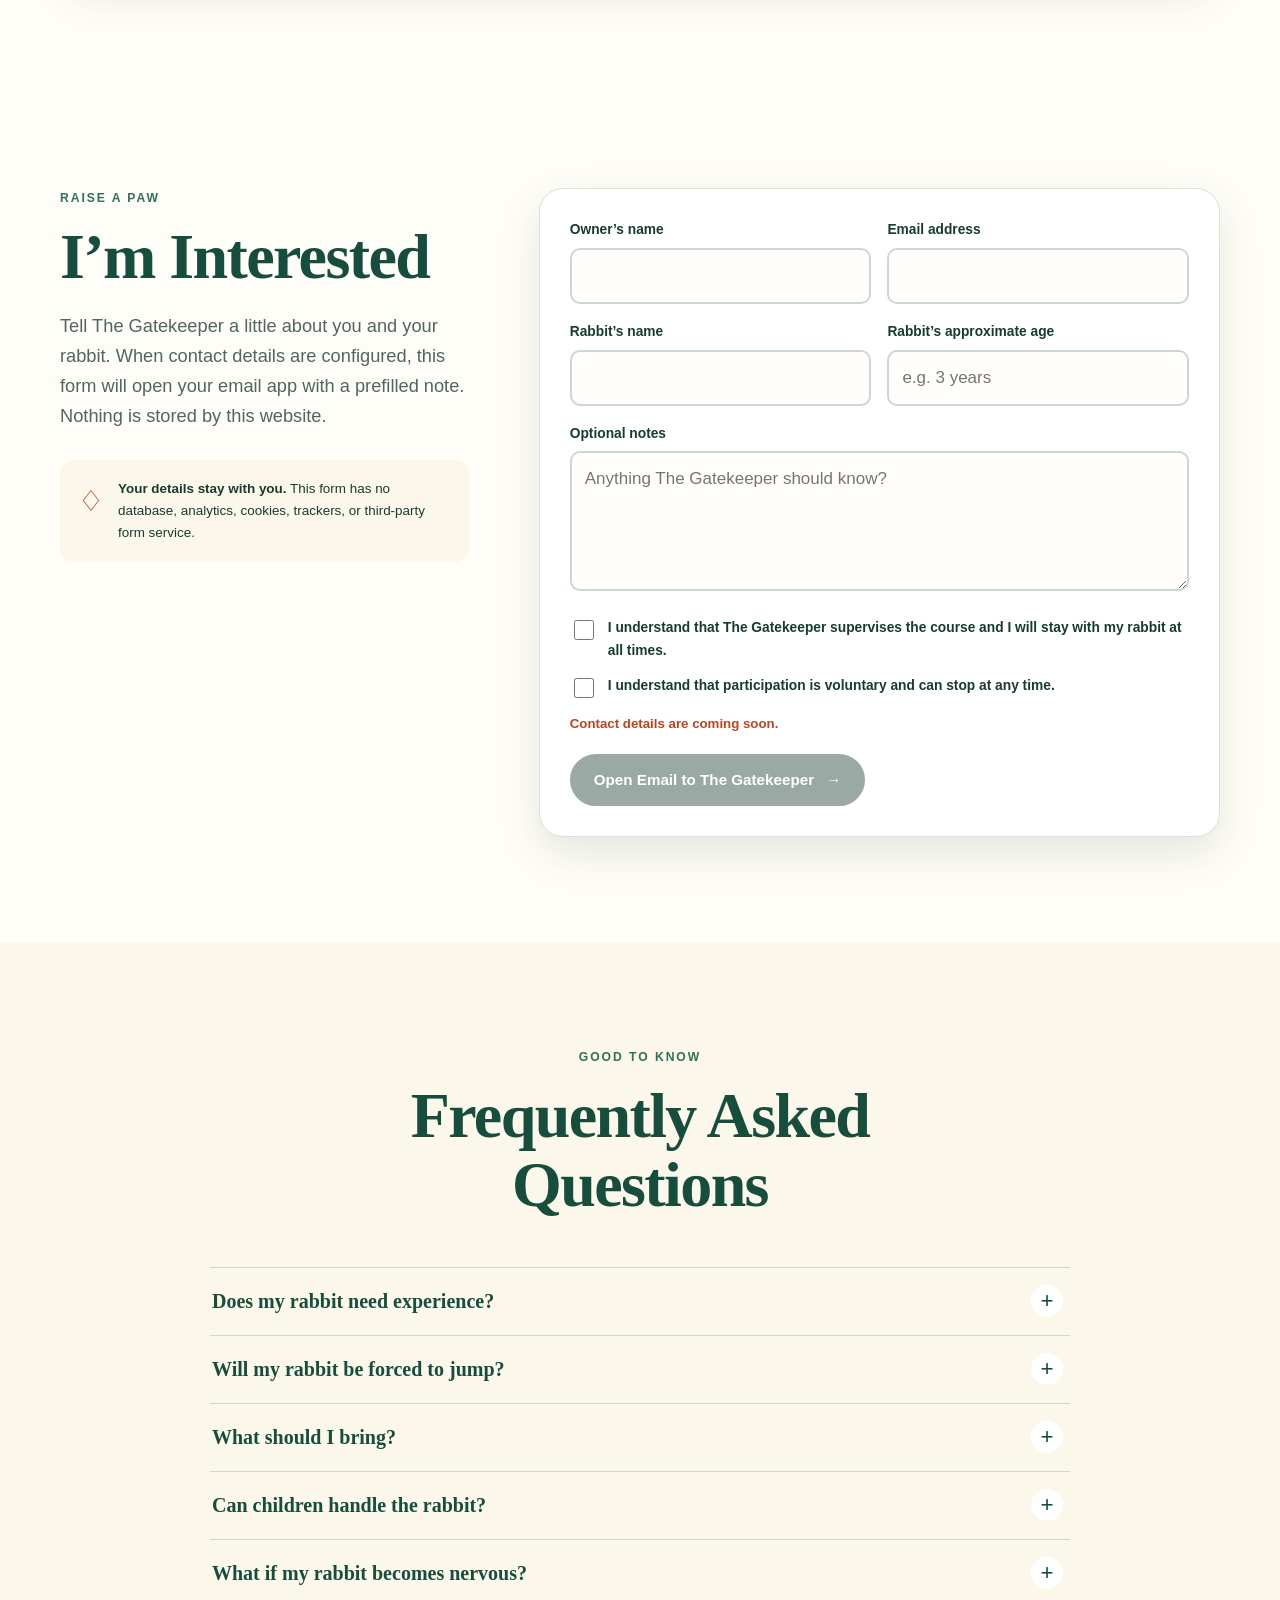
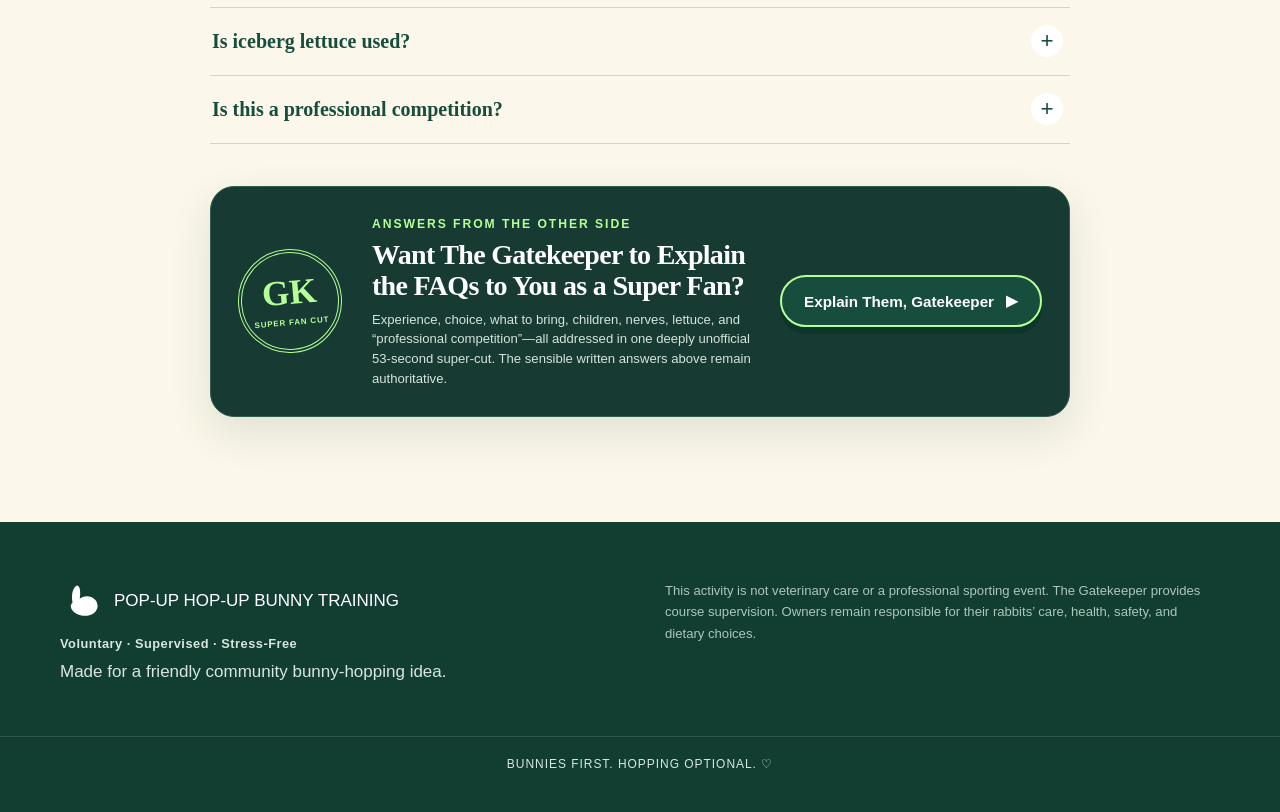
==== commit d17dffa1: "Add lightning hazards and Gatekeeper FAQ clips" ====
--- a/index.html
+++ b/index.html
@@ -12,10 +12,10 @@
   <meta property="og:image:alt" content="A rabbit hopping toward fresh romaine in a market crate">
   <title>Pop-Up Hop-Up Bunny Training | Hop for the Prize!</title>
   <link rel="icon" href="favicon.svg" type="image/svg+xml">
-  <link rel="stylesheet" href="styles.css?v=11">
+  <link rel="stylesheet" href="styles.css?v=15">
   <script src="event-config.js?v=5" defer></script>
-  <script src="script.js?v=5" defer></script>
-  <script src="game.js?v=10" defer></script>
+  <script src="popup-video.js?v=1" defer></script>
+  <script src="game.js?v=13" defer></script>
 </head>
 <body>
   <a class="skip-link" href="#main">Skip to main content</a>
@@ -69,7 +69,7 @@
       <div class="shell"><div class="section-heading"><p class="eyebrow">Easy does it</p><h2>Three Gentle Steps</h2><p>A simple invitation, with your bunny making every important decision.</p></div>
         <div class="steps">
           <article class="step-card"><span class="step-no">1</span><div class="step-icon" aria-hidden="true">🥬</div><h3>Romaine Lettuce ONLY</h3><p>A small piece of washed, fresh romaine may wait at the finish, but only with the owner’s approval. No iceberg lettuce.</p></article>
-          <article class="step-card gatekeeper-card"><button class="gatekeeper-trigger" id="meet-gatekeeper" type="button" aria-haspopup="dialog" aria-controls="gatekeeper-dialog" data-gatekeeper-video="https://www.youtube.com/embed/3g31Dj-sEiA?autoplay=1&amp;start=65&amp;rel=0&amp;playsinline=1" data-gatekeeper-source="https://youtu.be/3g31Dj-sEiA?si=zeoUAO45zmbGQn8c&amp;t=65" data-gatekeeper-title="The Gatekeeper Has Appeared"><span class="step-no">2</span><span class="card-title gatekeeper-heading">Summon The Gatekeeper</span><span class="step-icon gatekeeper-icon" aria-hidden="true"><svg viewBox="0 0 200 160" role="presentation"><path class="hood-back" d="M49 78C43 42 60 17 91 14c31-3 55 19 57 58l-18 30H65Z"/><path class="hood-lining" d="M61 67c0-27 15-43 36-43 23 0 39 17 40 46-10-12-23-19-39-19-14 0-27 5-37 16Z"/><ellipse class="cartoon-face" cx="99" cy="64" rx="30" ry="32"/><path class="cartoon-hair" d="M72 56c3-20 15-29 29-29 15 0 27 9 30 27-9-8-17-11-28-9-10 2-18 7-31 11Z"/><path class="cartoon-brow" d="M81 59c5-3 10-3 14 0m11 0c5-3 10-3 14 0"/><ellipse class="cartoon-eye" cx="88" cy="65" rx="3" ry="4"/><ellipse class="cartoon-eye" cx="113" cy="65" rx="3" ry="4"/><circle class="cartoon-cheek" cx="80" cy="76" r="5"/><circle class="cartoon-cheek" cx="121" cy="76" r="5"/><path class="cartoon-nose" d="M99 65l-3 8h6"/><path class="cartoon-smile" d="M88 78c7 10 18 10 25 0"/><path class="cloak-body" d="M66 88c-16 13-23 35-24 65h111c-2-31-11-53-27-66-17 13-43 14-60 1Z"/><path class="cloak-panel" d="M79 98c9 6 27 7 39 0l9 55H68Z"/><circle class="cloak-clasp" cx="99" cy="101" r="7"/><path class="carrot-clasp" d="M98 99c-2 7 0 11 2 12 3-3 4-7 3-12Z"/><path class="wave-arm" d="M68 103c-16-7-24-17-28-30"/><path class="cartoon-hand" d="M39 75c-8-3-12-9-10-13 3-2 6 3 8 5-1-7 1-13 5-13 4 3 3 13 1 21Z"/><path class="holding-arm" d="M128 104c14 4 21 14 24 27"/><path class="bag-strap" d="M75 96c26 14 40 34 49 57"/><path class="lettuce-a" d="M137 119c-7-21 10-31 24-16 3-19 24-20 31-3 15-7 25 10 15 23Z"/><path class="lettuce-b" d="M147 119c-2-12 9-17 17-8 3-13 15-12 17 1 9-6 15 2 11 10Z"/><path class="romaine-vein" d="M163 119l-1-17m19 18 7-16"/><path class="satchel-body" d="M126 119h68l-6 37h-57Z"/><path class="satchel-top" d="M124 121h72l-10 13h-54Z"/><circle class="satchel-button" cx="160" cy="134" r="3"/></svg></span><span class="card-copy">Tap the friendly keeper of the course to receive a very important message.</span><span class="watch-cue">Summon The Gatekeeper <span aria-hidden="true">▶</span></span></button></article>
+          <article class="step-card gatekeeper-card"><button class="gatekeeper-trigger" id="meet-gatekeeper" type="button" aria-haspopup="dialog" aria-controls="gatekeeper-dialog" data-gatekeeper-clip="gatekeeper-summon.mp4" data-gatekeeper-source="https://youtu.be/3g31Dj-sEiA?si=zeoUAO45zmbGQn8c&amp;t=65" data-gatekeeper-title="The Gatekeeper Has Appeared"><span class="step-no">2</span><span class="card-title gatekeeper-heading">Summon The Gatekeeper</span><span class="step-icon gatekeeper-icon" aria-hidden="true"><svg viewBox="0 0 200 160" role="presentation"><path class="hood-back" d="M49 78C43 42 60 17 91 14c31-3 55 19 57 58l-18 30H65Z"/><path class="hood-lining" d="M61 67c0-27 15-43 36-43 23 0 39 17 40 46-10-12-23-19-39-19-14 0-27 5-37 16Z"/><ellipse class="cartoon-face" cx="99" cy="64" rx="30" ry="32"/><path class="cartoon-hair" d="M72 56c3-20 15-29 29-29 15 0 27 9 30 27-9-8-17-11-28-9-10 2-18 7-31 11Z"/><path class="cartoon-brow" d="M81 59c5-3 10-3 14 0m11 0c5-3 10-3 14 0"/><ellipse class="cartoon-eye" cx="88" cy="65" rx="3" ry="4"/><ellipse class="cartoon-eye" cx="113" cy="65" rx="3" ry="4"/><circle class="cartoon-cheek" cx="80" cy="76" r="5"/><circle class="cartoon-cheek" cx="121" cy="76" r="5"/><path class="cartoon-nose" d="M99 65l-3 8h6"/><path class="cartoon-smile" d="M88 78c7 10 18 10 25 0"/><path class="cloak-body" d="M66 88c-16 13-23 35-24 65h111c-2-31-11-53-27-66-17 13-43 14-60 1Z"/><path class="cloak-panel" d="M79 98c9 6 27 7 39 0l9 55H68Z"/><circle class="cloak-clasp" cx="99" cy="101" r="7"/><path class="carrot-clasp" d="M98 99c-2 7 0 11 2 12 3-3 4-7 3-12Z"/><path class="wave-arm" d="M68 103c-16-7-24-17-28-30"/><path class="cartoon-hand" d="M39 75c-8-3-12-9-10-13 3-2 6 3 8 5-1-7 1-13 5-13 4 3 3 13 1 21Z"/><path class="holding-arm" d="M128 104c14 4 21 14 24 27"/><path class="bag-strap" d="M75 96c26 14 40 34 49 57"/><path class="lettuce-a" d="M137 119c-7-21 10-31 24-16 3-19 24-20 31-3 15-7 25 10 15 23Z"/><path class="lettuce-b" d="M147 119c-2-12 9-17 17-8 3-13 15-12 17 1 9-6 15 2 11 10Z"/><path class="romaine-vein" d="M163 119l-1-17m19 18 7-16"/><path class="satchel-body" d="M126 119h68l-6 37h-57Z"/><path class="satchel-top" d="M124 121h72l-10 13h-54Z"/><circle class="satchel-button" cx="160" cy="134" r="3"/></svg></span><span class="card-copy">Tap the friendly keeper of the course to receive a very important message.</span><span class="watch-cue">Summon The Gatekeeper <span aria-hidden="true">▶</span></span></button></article>
           <article class="step-card"><span class="step-no">3</span><div class="step-icon" aria-hidden="true">♡</div><h3>Enjoy Your Stress-Free Experience*</h3><p>Explore, sniff, sit, turn around, hop, or leave. Every result is welcome, and participation can stop at any moment.</p></article>
         </div>
         <p class="maggot-note">* If you abide by all rules precisely, maggots.</p>
@@ -95,19 +95,19 @@
       <aside class="rabbit-allocation" aria-labelledby="allocation-title">
         <div class="allocation-ticket" aria-hidden="true"><span class="ticket-number">07</span><span class="colour-dot coral"></span><span class="colour-dot sunshine"></span><span class="colour-dot meadow"></span><span class="colour-dot sky-dot"></span></div>
         <div class="allocation-copy"><p class="eyebrow">Before the first hop</p><h3 id="allocation-title">Get Your Bunny’s Number &amp; Cute Colour</h3><p>Each rabbit gets a participant number and is allocated a cheerful colour, making it easy for owners and The Gatekeeper to follow every gentle turn.</p></div>
-        <button class="allocation-cta" type="button" aria-haspopup="dialog" aria-controls="gatekeeper-dialog" data-gatekeeper-video="https://www.youtube.com/embed/3g31Dj-sEiA?autoplay=1&amp;start=108&amp;rel=0&amp;playsinline=1" data-gatekeeper-source="https://youtu.be/3g31Dj-sEiA?si=zeoUAO45zmbGQn8c&amp;t=108" data-gatekeeper-title="Your Number and Colour Await">See How Rabbits Get Their Number &amp; Colour <span aria-hidden="true">▶</span></button>
+        <button class="allocation-cta" type="button" aria-haspopup="dialog" aria-controls="gatekeeper-dialog" data-gatekeeper-clip="gatekeeper-colour.mp4" data-gatekeeper-source="https://youtu.be/3g31Dj-sEiA?si=zeoUAO45zmbGQn8c&amp;t=108" data-gatekeeper-title="Your Number and Colour Await">See How Rabbits Get Their Number &amp; Colour <span aria-hidden="true">▶</span></button>
       </aside>
     </section>
 
     <section class="section" id="prize"><div class="shell split reverse"><div class="prize-art" aria-hidden="true"><span class="leaf l1">🥬</span><span class="leaf l2">🌿</span><div class="crate-mini">FRESH<br><strong>ROMAINE</strong></div></div><div><p class="eyebrow">A nibble at the finish</p><h2>A Little Romaine, If Their Person Approves</h2><p class="section-intro">Fresh romaine can be used as a small reward, but only with the owner’s permission. Owners know their rabbits’ diets and health needs best.</p><ul class="check-list"><li>Use washed, fresh romaine</li><li>Offer only a small amount</li><li>Do not use iceberg lettuce</li><li>Provide no treats without the owner’s approval</li><li>Make clean drinking water available</li><li>Allow owners to supply their rabbit’s preferred treat instead</li></ul><p class="fine-note">When in doubt about food or physical activity, owners should consult their rabbit’s veterinarian.</p></div></div></section>
 
-    <section class="section game-section" id="game"><div class="shell"><div class="section-heading"><p class="eyebrow">Hop, crunch, repeat</p><h2>Bunny Hop-Up!</h2><p>Play the little side-scroller: hop over the hurdles and gobble fresh romaine. Whatever you do, avoid the iceberg.</p></div>
+    <section class="section game-section" id="game"><div class="shell"><div class="section-heading"><p class="eyebrow">Hop, crunch, repeat</p><h2>Bunny Hop-Up!</h2><p>Play the little side-scroller: hop over the hurdles, dodge lightning from above, and gobble fresh romaine. Whatever you do, avoid the iceberg.</p></div>
       <div class="game-shell">
         <div class="game-hud"><p>Romaine gobbled: <strong id="game-score">0</strong></p><p id="game-status" role="status" aria-live="polite">Press Start hopping, then use Space, Arrow Up, the canvas, or the Hop button.</p></div>
-        <div class="game-stage"><canvas id="bunny-game-canvas" width="900" height="400" tabindex="0" aria-label="Bunny side-scroller game. Jump over international equestrian hurdles, collect romaine, and avoid iceberg lettuce.">Your browser does not support the bunny game canvas.</canvas>
+        <div class="game-stage"><canvas id="bunny-game-canvas" width="900" height="400" tabindex="0" aria-label="Bunny side-scroller game. Jump over international equestrian hurdles, dodge lightning bolts from above, collect romaine, and avoid iceberg lettuce.">Your browser does not support the bunny game canvas.</canvas>
           <div class="game-video-cameo" id="game-video-cameo" hidden aria-hidden="true"><div id="game-video-frame"></div><span>A message from The Gatekeeper</span></div>
           <div class="game-audio-frame" id="game-audio-frame" aria-hidden="true"></div>
-          <div class="game-gatekeeper" id="game-gatekeeper" hidden><img id="game-gatekeeper-photo" data-src="gatekeeper-banished.jpg?v=1" alt="The real Gatekeeper appearing after the iceberg mistake"><p id="game-verdict">You are banished!</p><button id="game-retry" type="button">Face the course again</button></div>
+          <div class="game-gatekeeper" id="game-gatekeeper" hidden><img id="game-gatekeeper-photo" data-src="gatekeeper-banished.jpg?v=1" alt="The real Gatekeeper delivering the game-over verdict"><video id="game-gatekeeper-fury" src="gatekeeper-fury.mp4" muted playsinline preload="metadata" hidden aria-hidden="true"></video><p id="game-verdict">You are banished!</p><button id="game-retry" type="button">Face the course again</button></div>
         </div>
         <div class="game-controls"><button class="button secondary" id="game-start" type="button">Start hopping</button><button class="button primary game-jump" id="game-jump" type="button">Hop! <span aria-hidden="true">↑</span></button></div>
         <p class="game-note">A playful screen game only. Real rabbits should never be startled, rushed, or given iceberg lettuce.</p>
@@ -123,14 +123,20 @@
       </div></section>
 
     <section class="section faq-section" id="faq"><div class="shell narrow"><div class="section-heading"><p class="eyebrow">Good to know</p><h2>Frequently Asked Questions</h2></div><div class="faq-list">
-      <details><summary>Does my rabbit need experience?</summary><p>No. The course is short and beginner-friendly. Your rabbit is also welcome to simply look, sniff, or decide not to participate.</p></details>
-      <details><summary>Will my rabbit be forced to jump?</summary><p>Never. Rabbits are not pushed, pulled, chased, or forced. They choose whether to explore or hop, and can stop at any moment.</p></details>
-      <details><summary>What should I bring?</summary><p>Bring your rabbit in a secure carrier, plus any familiar comfort items, water setup, and an approved favourite treat you would like used.</p></details>
-      <details><summary>Can children handle the rabbit?</summary><p>The Gatekeeper supervises the course, while the rabbit’s adult owner decides who may handle them and stays present at all times. Calm, safe handling and the rabbit’s comfort come first.</p></details>
-      <details><summary>What if my rabbit becomes nervous?</summary><p>Stop immediately and return them to the security of their carrier or another calm space. Leaving the activity is always okay.</p></details>
-      <details><summary>Is iceberg lettuce used?</summary><p>No. Only a small amount of washed, fresh romaine may be offered, with the owner’s permission.</p></details>
-      <details><summary>Is this a professional competition?</summary><p>No. This is a friendly, informal community activity, not a sanctioned sporting event. The rabbit’s comfort matters more than completing the course.</p></details>
-    </div></div></section>
+      <details><summary>Does my rabbit need experience?</summary><p>No. The course is short and beginner-friendly. Your rabbit is also welcome to simply look, sniff, or decide not to participate.</p><button class="faq-gatekeeper-link" type="button" aria-haspopup="dialog" aria-controls="gatekeeper-dialog" data-gatekeeper-clip="gatekeeper-faq-experience.mp4" data-gatekeeper-source="https://youtu.be/3g31Dj-sEiA?t=664" data-gatekeeper-title="Experience, According to The Gatekeeper">Let The Gatekeeper explain <span aria-hidden="true">▶</span></button></details>
+      <details><summary>Will my rabbit be forced to jump?</summary><p>Never. Rabbits are not pushed, pulled, chased, or forced. They choose whether to explore or hop, and can stop at any moment.</p><button class="faq-gatekeeper-link" type="button" aria-haspopup="dialog" aria-controls="gatekeeper-dialog" data-gatekeeper-clip="gatekeeper-faq-choice.mp4" data-gatekeeper-source="https://youtu.be/3g31Dj-sEiA?t=2475" data-gatekeeper-title="The Gatekeeper Attempts Reassurance">Hear his deeply reassuring answer <span aria-hidden="true">▶</span></button></details>
+      <details><summary>What should I bring?</summary><p>Bring your rabbit in a secure carrier, plus any familiar comfort items, water setup, and an approved favourite treat you would like used.</p><button class="faq-gatekeeper-link" type="button" aria-haspopup="dialog" aria-controls="gatekeeper-dialog" data-gatekeeper-clip="gatekeeper-faq-bring.mp4" data-gatekeeper-source="https://youtu.be/3g31Dj-sEiA?t=1075" data-gatekeeper-title="What to Bring, According to The Gatekeeper">Consult The Gatekeeper’s packing list <span aria-hidden="true">▶</span></button></details>
+      <details><summary>Can children handle the rabbit?</summary><p>The Gatekeeper supervises the course, while the rabbit’s adult owner decides who may handle them and stays present at all times. Calm, safe handling and the rabbit’s comfort come first.</p><button class="faq-gatekeeper-link" type="button" aria-haspopup="dialog" aria-controls="gatekeeper-dialog" data-gatekeeper-clip="gatekeeper-faq-children.mp4" data-gatekeeper-source="https://youtu.be/3g31Dj-sEiA?t=2858" data-gatekeeper-title="A Word for the Young One">Let him address the young one <span aria-hidden="true">▶</span></button></details>
+      <details><summary>What if my rabbit becomes nervous?</summary><p>Stop immediately and return them to the security of their carrier or another calm space. Leaving the activity is always okay.</p><button class="faq-gatekeeper-link" type="button" aria-haspopup="dialog" aria-controls="gatekeeper-dialog" data-gatekeeper-clip="gatekeeper-faq-stare.mp4" data-gatekeeper-source="https://youtu.be/3g31Dj-sEiA?t=3147" data-gatekeeper-title="The One-Minute Staring Contest">Challenge The Gatekeeper—do not blink <span aria-hidden="true">▶</span></button></details>
+      <details><summary>Is iceberg lettuce used?</summary><p>No. Only a small amount of washed, fresh romaine may be offered, with the owner’s permission.</p><button class="faq-gatekeeper-link" type="button" aria-haspopup="dialog" aria-controls="gatekeeper-dialog" data-gatekeeper-clip="gatekeeper-faq-iceberg.mp4" data-gatekeeper-source="https://youtu.be/3g31Dj-sEiA?t=3295" data-gatekeeper-title="The Gatekeeper Discusses Fine Dining">Hear The Gatekeeper’s tasting notes <span aria-hidden="true">▶</span></button></details>
+      <details><summary>Is this a professional competition?</summary><p>No. This is a friendly, informal community activity, not a sanctioned sporting event. The rabbit’s comfort matters more than completing the course.</p><button class="faq-gatekeeper-link" type="button" aria-haspopup="dialog" aria-controls="gatekeeper-dialog" data-gatekeeper-clip="gatekeeper-faq-competition.mp4" data-gatekeeper-source="https://youtu.be/3g31Dj-sEiA?t=2406" data-gatekeeper-title="The Gatekeeper Defines a Professional Competition">Ask who makes the rules <span aria-hidden="true">▶</span></button></details>
+    </div>
+      <aside class="faq-gatekeeper-cta" aria-labelledby="faq-gatekeeper-title">
+        <div class="faq-superfan-mark" aria-hidden="true"><span>GK</span><small>SUPER FAN CUT</small></div>
+        <div class="faq-gatekeeper-copy"><p class="eyebrow">Answers from the other side</p><h3 id="faq-gatekeeper-title">Want The Gatekeeper to Explain the FAQs to You as a Super Fan?</h3><p>Experience, choice, what to bring, children, nerves, lettuce, and “professional competition”—all addressed in one deeply unofficial 53-second super-cut. The sensible written answers above remain authoritative.</p></div>
+        <button class="button primary faq-gatekeeper-button" type="button" aria-haspopup="dialog" aria-controls="gatekeeper-dialog" data-gatekeeper-clip="gatekeeper-faq-superfan.mp4" data-gatekeeper-source="https://youtu.be/3g31Dj-sEiA?si=zeoUAO45zmbGQn8c&amp;t=664" data-gatekeeper-title="The Gatekeeper Explains Everything">Explain Them, Gatekeeper <span aria-hidden="true">▶</span></button>
+      </aside>
+    </div></section>
   </main>
 
   <footer><div class="shell footer-grid"><div><a class="brand footer-brand" href="#top"><svg aria-hidden="true" viewBox="0 0 48 48"><path d="M14 25c-2-9 1-18 5-19 4 0 4 10 3 15 2-2 5-3 8-3 7 0 12 5 12 11s-6 11-14 11S12 35 12 29c0-1 1-3 2-4Z"/></svg><span>POP-UP HOP-UP BUNNY TRAINING</span></a><p><strong>Voluntary · Supervised · Stress-Free</strong></p><p>Made for a friendly community bunny-hopping idea.</p></div><p class="disclaimer">This activity is not veterinary care or a professional sporting event. The Gatekeeper provides course supervision. Owners remain responsible for their rabbits’ care, health, safety, and dietary choices.</p></div><p class="footer-bottom">Bunnies first. Hopping optional. <span aria-hidden="true">♡</span></p></footer>
@@ -141,10 +147,10 @@
       <p class="vhs-label">A MESSAGE FROM THE OTHER SIDE</p>
       <h2 id="gatekeeper-title">The Gatekeeper Has Appeared</h2>
       <p class="sound-warning"><strong>Sound on:</strong> The Gatekeeper is not known for his indoor voice. For rabbit comfort, watch away from participating rabbits or keep the volume low.</p>
-      <div class="video-frame" id="gatekeeper-video" data-video="https://www.youtube.com/embed/3g31Dj-sEiA?autoplay=1&amp;start=65&amp;rel=0&amp;playsinline=1">
+      <div class="video-frame" id="gatekeeper-video">
         <p>Summoning The Gatekeeper…</p>
       </div>
-      <p class="video-credit">Video reference: <a id="gatekeeper-source" href="https://youtu.be/3g31Dj-sEiA?si=zeoUAO45zmbGQn8c&amp;t=65" target="_blank" rel="noopener noreferrer"><cite>Nightmare: The Video Board Game / Atmosfear</cite> (1991) on YouTube</a>. Video remains hosted by its uploader and connects to YouTube only after you summon The Gatekeeper.</p>
+      <p class="video-credit">Video excerpt from <a id="gatekeeper-source" href="https://youtu.be/3g31Dj-sEiA?si=zeoUAO45zmbGQn8c&amp;t=65" target="_blank" rel="noopener noreferrer"><cite>Nightmare: The Video Board Game / Atmosfear</cite> (1991) on YouTube</a>. YouTube is opened only if you follow this source link.</p>
     </div>
   </dialog>
 </body>
--- a/styles.css
+++ b/styles.css
@@ -1 +1 @@
-@font-face{font-family:GardenDisplay;src:local("Georgia");font-display:swap}*{box-sizing:border-box}:root{--green:#174d3d;--green-2:#2f7159;--leaf:#86ad55;--cream:#fbf7ea;--paper:#fffdf7;--orange:#e66a37;--orange-dark:#bd421f;--sky:#dff2f2;--ink:#173b32;--muted:#4f675f;--line:#d9e3d7;--shadow:0 16px 42px rgba(37,73,59,.12);--radius:24px}html{scroll-behavior:smooth;scroll-padding-top:88px}body{margin:0;background:var(--paper);color:var(--ink);font-family:Arial,"Helvetica Neue",sans-serif;font-size:17px;line-height:1.65;-webkit-text-size-adjust:100%;text-size-adjust:100%}a{color:inherit}svg{display:block}h1,h2,h3{font-family:GardenDisplay,Georgia,serif;line-height:1.08;margin:0;color:var(--green);letter-spacing:-.025em}h1{font-size:clamp(3rem,8vw,6.3rem);max-width:800px}h1 em{color:var(--orange-dark);font-style:italic}h2{font-size:clamp(2.4rem,5vw,4.2rem)}h3{font-size:1.6rem}p{margin:0 0 1.2rem}.shell{width:min(1160px,calc(100% - 40px));margin-inline:auto}.narrow{max-width:860px}.skip-link{position:fixed;z-index:100;top:10px;left:10px;background:var(--ink);color:white;padding:10px 16px;border-radius:8px;transform:translateY(-150%)}.skip-link:focus{transform:none}.site-header{position:sticky;top:0;z-index:50;background:rgba(251,247,234,.94);backdrop-filter:blur(12px);border-bottom:1px solid rgba(23,77,61,.1)}.nav-wrap{min-height:88px;display:flex;align-items:center;justify-content:space-between}.brand{display:flex;gap:11px;align-items:center;text-decoration:none;color:var(--green)}.brand-mark{width:54px;height:54px;display:grid;place-items:center;border-radius:50%;background:#eaf4dd;border:2px solid #b8d39a}.brand svg{width:43px;fill:var(--green)}.brand .brand-leaf{fill:var(--orange)}.brand-copy{display:flex;flex-direction:column;line-height:1;white-space:nowrap}.brand-copy strong{font:900 1.08rem Arial,sans-serif;letter-spacing:.075em}.brand-copy>span{font:italic 700 1rem GardenDisplay,Georgia,serif;letter-spacing:.02em;margin-top:5px;color:var(--orange-dark)}.header-promise{margin:0;padding:8px 15px;border-radius:100px;background:#eaf4dd;color:var(--green);font-size:.68rem;font-weight:900;letter-spacing:.07em;text-transform:uppercase}.header-promise span{color:var(--orange);margin:0 5px}nav{display:flex;align-items:center;gap:30px}nav a{text-decoration:none;font-size:.9rem;font-weight:700}nav a:hover{color:var(--orange-dark)}.nav-cta{border:2px solid var(--green);padding:7px 14px;border-radius:100px}.nav-game{padding:8px 15px;border-radius:100px;background:var(--orange);color:white}.nav-game:hover{background:var(--orange-dark);color:white}.hero{position:relative;overflow:hidden;background:var(--cream);padding:84px 0 96px}.hero-grid{display:grid;grid-template-columns:1.06fr .94fr;align-items:center;gap:44px}.eyebrow{text-transform:uppercase;letter-spacing:.16em;font-weight:800;font-size:.76rem;color:var(--green-2);margin-bottom:14px}.eyebrow span{color:var(--orange);margin-right:6px}.lede,.section-intro{font-size:1.14rem;color:var(--muted);max-width:670px}.hero .lede{margin-top:26px}.button-row{display:flex;flex-wrap:wrap;gap:12px;margin:30px 0}.button{display:inline-flex;justify-content:center;align-items:center;gap:12px;min-height:52px;border:2px solid var(--green);border-radius:100px;padding:12px 22px;text-decoration:none;font-weight:800;font-size:.95rem;cursor:pointer;font-family:inherit}.button.primary{background:var(--green);color:white;box-shadow:0 7px 0 #0e352a}.button.game-button{background:var(--orange);border-color:var(--orange-dark);color:white;box-shadow:0 7px 0 #9b3218}.button.game-button:hover{background:var(--orange-dark);transform:translateY(-2px)}.button.primary:hover{background:#23634e;transform:translateY(-2px)}.button.secondary{background:transparent;color:var(--green)}.button.secondary:hover{background:white}.button:disabled{background:#9ba9a4;border-color:#9ba9a4;box-shadow:none;cursor:not-allowed;transform:none}.trust{display:flex;flex-wrap:wrap;gap:7px 17px;color:var(--green);font-size:.8rem;font-weight:800}.trust span+span:before{content:"•";color:var(--orange);margin-right:17px}.hero-art{position:relative}.hero-art>svg{width:100%;height:auto}.cloud{fill:white}.sun{fill:#f6c85f}.hill-back{fill:#bedaa6}.hill{fill:#6f9c58}.ground-shadow{fill:#386848;opacity:.25}.rabbit{fill:#fffaf0;stroke:#173b32;stroke-width:4}.ear-inner{fill:#efb5aa}.eye{fill:#173b32}.eye-glint{fill:white}.nose{fill:#dc765f}.smile,.hop-lines path{fill:none;stroke:#173b32;stroke-width:4;stroke-linecap:round}.rabbit-leg{fill:#fffaf0;stroke:#173b32;stroke-width:4}.hop-lines{fill:none;stroke:#66a98e;stroke-width:5;stroke-linecap:round}.lettuce-dark{fill:#3f7c49}.lettuce-light{fill:#8fba60}.veins{fill:none;stroke:#d3e4a5;stroke-width:4}.crate-box{fill:#c67636;stroke:#744326;stroke-width:4}.crate-line{fill:none;stroke:#8d4f29;stroke-width:7}.lettuce-hop path{fill:#75a74e;stroke:#3e7543;stroke-width:3}.flowers{fill:#f7ce68;stroke:#285c43;stroke-width:4}.carrot>path:first-child{fill:#ef7a3b;stroke:#9a3f22;stroke-width:3}.carrot>path:not(:first-child){fill:#4b8148}.art-note{position:absolute;right:0;bottom:10px;max-width:320px;background:white;border:1px solid #dbe7d7;border-radius:16px;padding:12px 16px;font-size:.78rem;line-height:1.45;box-shadow:var(--shadow)}.art-note strong{display:block;color:var(--green)}.scallop{position:absolute;bottom:-1px;left:0;width:100%;height:24px;background:radial-gradient(circle at 24px -3px,transparent 25px,var(--paper) 26px);background-size:48px 30px}.section{padding:105px 0}.section-heading{text-align:center;max-width:700px;margin:0 auto 48px}.section-heading>p:last-child{color:var(--muted);margin:18px auto 0}.steps{display:grid;grid-template-columns:repeat(3,1fr);gap:20px;counter-reset:steps}.step-card{position:relative;background:white;border:1px solid var(--line);border-radius:var(--radius);padding:30px;box-shadow:0 7px 22px rgba(37,73,59,.07)}.step-card:nth-child(2){transform:translateY(16px)}.step-no{position:absolute;top:20px;right:22px;width:34px;height:34px;border-radius:50%;display:grid;place-items:center;background:var(--cream);font-weight:bold;color:var(--orange-dark)}.step-icon{font-size:2.6rem;margin-bottom:18px}.step-card p,.card-copy{font-size:.94rem;color:var(--muted);margin:12px 0 0}.gatekeeper-card{padding:0;overflow:hidden}.gatekeeper-trigger{position:relative;width:100%;min-height:100%;padding:30px;border:0;background:transparent;color:inherit;text-align:left;cursor:pointer;font:inherit}.card-title{display:block;font:700 1.6rem/1.08 GardenDisplay,Georgia,serif;color:var(--green);letter-spacing:-.025em}.gatekeeper-heading{padding-right:42px;margin-bottom:18px}.card-copy{display:block}.gatekeeper-icon{display:block;width:100%;height:auto;aspect-ratio:500/340;margin:0 0 20px;padding:0;border:0;border-radius:24px;background:#eaf4dd url("gatekeeper-cartoon.svg?v=1") center/contain no-repeat;box-shadow:0 5px 0 #98b481;overflow:hidden}.gatekeeper-icon svg{display:none}.hood-back{fill:#39705c;stroke:#173b32;stroke-width:3}.hood-lining{fill:#b6d39a;stroke:#173b32;stroke-width:2.5}.cartoon-face{fill:#f7d9b2;stroke:#173b32;stroke-width:2.5}.cartoon-hair{fill:#69452f}.cartoon-brow,.cartoon-nose,.cartoon-smile{fill:none;stroke:#5b3928;stroke-width:2.3;stroke-linecap:round}.cartoon-eye{fill:#173b32}.cartoon-cheek{fill:#eb9c8f;opacity:.65}.cloak-body{fill:#4f846d;stroke:#173b32;stroke-width:3}.cloak-panel{fill:#76a487;stroke:#315f4f;stroke-width:2}.cloak-clasp{fill:#f2bd4c;stroke:#173b32;stroke-width:2}.carrot-clasp{fill:#e96736}.wave-arm,.holding-arm,.bag-strap{fill:none;stroke:#173b32;stroke-width:7;stroke-linecap:round}.cartoon-hand{fill:#f7d9b2;stroke:#173b32;stroke-width:2.5}.lettuce-a{fill:#4f8249;stroke:#2d613a;stroke-width:2}.lettuce-b{fill:#a6c96d}.romaine-vein{fill:none;stroke:#e0eba9;stroke-width:2}.satchel-body{fill:#c77b3b;stroke:#714326;stroke-width:3}.satchel-top{fill:#9c5d31;stroke:#714326;stroke-width:2}.satchel-button{fill:#f4c55e;stroke:#714326;stroke-width:1.5}.watch-cue{display:inline-flex;gap:8px;align-items:center;margin-top:18px;padding:7px 11px;border-radius:100px;background:#fff0d6;color:#8f351b;font-size:.72rem;font-weight:800;text-transform:uppercase;letter-spacing:.05em}.gatekeeper-trigger:hover .watch-cue{background:var(--orange);color:white}.maggot-note{margin:35px auto 0;text-align:center;color:var(--muted);font:italic 700 .78rem GardenDisplay,Georgia,serif}.kind-note{display:flex;align-items:center;gap:17px;max-width:760px;margin:55px auto 0;background:#edf6e8;border-radius:16px;padding:18px 24px;color:var(--green)}.kind-note span{font-size:2rem;color:var(--orange-dark)}.kind-note p{margin:0}.sweden-story{display:grid;grid-template-columns:190px 1fr;gap:34px;align-items:center;margin-top:34px;padding:34px;background:#e8f4f5;border:1px solid #bedbdf;border-radius:var(--radius);box-shadow:0 7px 22px rgba(37,73,59,.07)}.sweden-badge{aspect-ratio:1;display:grid;place-items:center;align-content:center;gap:10px;border-radius:50%;background:#fff;color:#174d3d;border:7px solid #f1c84e;box-shadow:inset 0 0 0 7px #72a9cb}.sweden-badge span{font-size:4.2rem;line-height:1}.sweden-badge small{font-size:.65rem;font-weight:900;letter-spacing:.08em;text-transform:uppercase}.sweden-copy .eyebrow{margin-bottom:5px}.sweden-copy h3{font-size:2rem}.sweden-copy blockquote{margin:14px 0 4px;font:italic 700 1.2rem/1.45 GardenDisplay,Georgia,serif;color:var(--green)}.quote-credit{margin:0 0 14px;color:var(--muted);font-size:.78rem;font-weight:700}.story-links{display:flex;flex-wrap:wrap;gap:10px}.story-links a{display:inline-flex;gap:7px;align-items:center;padding:9px 13px;border-radius:100px;background:var(--green);color:white;text-decoration:none;font-size:.76rem;font-weight:800}.story-links a:last-child{background:white;color:var(--green);border:1px solid #9fbeb5}.context-note{margin:13px 0 0;color:var(--muted);font-size:.76rem}.tint{background:#edf3df}.split{display:grid;grid-template-columns:1fr 1fr;gap:72px;align-items:center}.section-intro{margin:20px 0 28px}.pace-note{background:white;border-left:5px solid var(--orange);border-radius:15px;padding:20px;display:flex;gap:18px;box-shadow:var(--shadow)}.pace-note svg{width:45px;min-width:45px;fill:var(--leaf)}.pace-note p{margin:0}.feature-list,.check-list{list-style:none;margin:0;padding:0;display:grid;grid-template-columns:1fr 1fr;gap:12px}.feature-list li,.check-list li{position:relative;padding:14px 14px 14px 45px;background:rgba(255,255,255,.74);border-radius:12px;font-weight:700;font-size:.88rem;line-height:1.4}.feature-list li:before,.check-list li:before{content:"✓";position:absolute;left:14px;top:12px;width:23px;height:23px;display:grid;place-items:center;border-radius:50%;background:var(--green);color:white;font-size:.7rem}.rabbit-allocation{display:grid;grid-template-columns:auto 1fr auto;align-items:center;gap:26px;margin-top:42px;padding:25px 28px;background:white;border:1px solid #cadcc6;border-radius:var(--radius);box-shadow:0 7px 22px rgba(37,73,59,.08)}.allocation-ticket{position:relative;width:126px;height:92px;display:flex;align-items:flex-end;justify-content:center;gap:7px;padding:13px;border:3px dashed #6f9c58;border-radius:18px;background:#fbf7ea}.ticket-number{position:absolute;top:7px;left:13px;font:900 2rem/1 Arial;color:var(--green)}.colour-dot{width:17px;height:17px;border-radius:50%;border:2px solid white;box-shadow:0 1px 4px rgba(0,0,0,.18)}.coral{background:#e66a5d}.sunshine{background:#f3c85b}.meadow{background:#72a966}.sky-dot{background:#65b9c8}.allocation-copy .eyebrow{margin-bottom:5px}.allocation-copy h3{font-size:1.85rem}.allocation-copy p:last-child{margin:8px 0 0;color:var(--muted);font-size:.88rem;line-height:1.5}.allocation-cta{display:inline-flex;align-items:center;justify-content:center;gap:9px;max-width:235px;padding:13px 17px;border:0;border-radius:100px;background:var(--green);color:white;font:800 .76rem/1.3 Arial,sans-serif;text-transform:uppercase;letter-spacing:.04em;cursor:pointer;box-shadow:0 5px 0 #0e352a}.allocation-cta:hover{background:#23634e;transform:translateY(-2px)}.reverse{grid-template-columns:.8fr 1.2fr}.prize-art{position:relative;display:grid;place-items:center;min-height:430px;border-radius:50% 50% 43% 57%;background:var(--sky)}.crate-mini{position:relative;background:#c47639;color:#633719;border:7px solid #925228;width:230px;text-align:center;padding:33px 20px;font-weight:bold;letter-spacing:.12em;line-height:1.2;transform:rotate(-2deg);box-shadow:var(--shadow)}.crate-mini:after,.crate-mini:before{content:"";position:absolute;left:-7px;right:-7px;height:9px;background:#925228}.crate-mini:before{top:22px}.crate-mini:after{bottom:22px}.crate-mini strong{font-size:1.4rem}.leaf{position:absolute;font-size:6rem}.l1{top:45px;left:27%;transform:rotate(-15deg)}.l2{top:65px;right:24%;transform:rotate(20deg)}.fine-note{font-size:.84rem;color:var(--muted);border-top:1px solid var(--line);margin-top:25px;padding-top:20px}.game-section{background:#fff8e7}.game-shell{max-width:1000px;margin:auto;padding:18px;background:white;border:1px solid var(--line);border-radius:28px;box-shadow:var(--shadow)}.game-hud{display:flex;align-items:center;justify-content:space-between;gap:24px;padding:0 8px 12px;color:var(--green);font-size:.84rem;font-weight:700}.game-hud p{margin:0}.game-hud p:last-child{max-width:650px;text-align:right;color:var(--muted);font-weight:600}.game-stage{position:relative;overflow:hidden;border:5px solid var(--green);border-radius:20px;background:var(--sky);touch-action:manipulation}.game-stage canvas{display:block;width:100%;height:auto;cursor:pointer}.game-video-cameo{position:absolute;z-index:2;top:4%;right:2%;width:29.4%;aspect-ratio:16/9;overflow:hidden;border:2px solid rgba(255,255,255,.75);border-radius:14px;background:#111;box-shadow:0 8px 24px rgba(0,0,0,.25);opacity:0;transform:translateY(-12px) scale(.97);transition:opacity .6s ease,transform .6s ease;pointer-events:none}.game-video-cameo[hidden]{display:none}.game-video-cameo.is-visible{opacity:.62;transform:none}.game-video-cameo video{position:absolute;inset:0;width:100%;height:100%;object-fit:cover}.game-video-cameo iframe{position:absolute;width:1px;height:1px;clip-path:inset(50%);opacity:.001;border:0;pointer-events:none}.game-video-cameo>span{position:absolute;z-index:1;left:8px;bottom:6px;padding:3px 7px;border-radius:100px;background:rgba(0,0,0,.62);color:white;font:700 .56rem Arial,sans-serif;letter-spacing:.04em;text-transform:uppercase}.game-audio-frame{position:absolute;width:1px;height:1px;overflow:hidden;clip-path:inset(50%);opacity:.001;pointer-events:none}.game-audio-frame iframe{width:1px;height:1px;border:0}.game-gatekeeper{position:absolute;inset:0;z-index:3;display:grid;place-items:center;align-content:center;overflow:hidden;background:#111;color:white;text-align:center}.game-gatekeeper[hidden]{display:none}.game-gatekeeper img{position:absolute;inset:0;width:100%;height:100%;object-fit:cover;filter:contrast(1.08) saturate(.9)}.game-gatekeeper:after{content:"";position:absolute;inset:0;background:linear-gradient(transparent 30%,rgba(0,0,0,.82) 80%)}.game-gatekeeper p,.game-gatekeeper button{position:relative;z-index:2}.game-gatekeeper p{margin:80px 15px 20px;color:#fff;font:900 clamp(2.5rem,8vw,5.5rem)/.95 GardenDisplay,Georgia,serif;text-transform:uppercase;text-shadow:0 5px 0 #5f160c,0 0 18px #000;transform:rotate(-3deg)}.game-gatekeeper button{padding:11px 18px;border:2px solid white;border-radius:100px;background:var(--orange);color:white;font:800 .78rem Arial;cursor:pointer;text-transform:uppercase}.game-gatekeeper button:disabled{opacity:.5;cursor:wait}.game-gatekeeper.is-crashing{animation:gatekeeper-crash .48s cubic-bezier(.2,1.7,.4,1)}.game-gatekeeper.is-resting{background:#174d3d}.game-gatekeeper.is-resting img{display:none}.game-gatekeeper.is-resting p{margin-top:20px;transform:none;text-shadow:none;font-size:clamp(2rem,6vw,4rem)}@keyframes gatekeeper-crash{0%{opacity:0;transform:translateY(-100%) scale(1.7) rotate(-8deg)}70%{opacity:1;transform:translateY(4%) scale(.96) rotate(2deg)}100%{transform:none}}.game-controls{display:flex;justify-content:center;gap:12px;margin-top:17px}.game-controls .button{min-width:180px}.game-jump{font-size:1.05rem}.game-note{margin:14px 0 0;text-align:center;color:var(--muted);font-size:.73rem}.sky{background:var(--sky)}.participate-grid{display:grid;grid-template-columns:1.35fr .65fr;gap:24px}.card-list{grid-template-columns:1fr 1fr;background:white;border-radius:var(--radius);padding:25px}.card-list li{background:#f5f9f5}.stress-card{background:var(--green);color:white;border-radius:var(--radius);padding:32px}.stress-card h3{color:white}.stress-icon{width:46px;height:46px;border-radius:50%;display:grid;place-items:center;background:var(--orange);font:800 1.5rem Georgia;margin-bottom:22px}.stress-card p{font-size:.92rem;margin-top:15px}.invitation{background:var(--paper)}.invite-panel{position:relative;overflow:hidden;display:grid;grid-template-columns:1.2fr .8fr;gap:45px;background:var(--green);color:white;border-radius:32px;padding:55px;box-shadow:var(--shadow)}.invite-panel:after{content:"";position:absolute;width:260px;height:260px;border:45px solid rgba(255,255,255,.05);border-radius:50%;right:-100px;top:-130px}.invite-panel h2,.invite-panel .eyebrow{color:white}.invite-copy>p:not(.eyebrow,.coming-soon){color:#d9ebe2;margin-top:20px}.coming-soon{display:inline-block;background:#fff1d3;color:#633719;border-radius:12px;padding:10px 14px;font-weight:800}.event-details{margin:0;display:grid;gap:10px;position:relative;z-index:1}.event-details div{background:rgba(255,255,255,.1);border:1px solid rgba(255,255,255,.16);padding:11px 15px;border-radius:12px}.event-details dt{text-transform:uppercase;letter-spacing:.13em;font-size:.65rem;color:#bdd8cb;font-weight:bold}.event-details dd{margin:2px 0 0;font-weight:800}.event-details a{color:white}.form-grid{display:grid;grid-template-columns:.75fr 1.25fr;gap:70px}.privacy-note{display:flex;gap:14px;background:var(--cream);padding:18px;border-radius:14px;font-size:.84rem}.privacy-note p{margin:0}.privacy-note span{color:var(--orange-dark);font-size:1.8rem}form{background:white;border:1px solid var(--line);border-radius:var(--radius);padding:30px;box-shadow:var(--shadow)}.field-row{display:grid;grid-template-columns:1fr 1fr;gap:16px}.field{margin-bottom:17px}label{font-size:.86rem;font-weight:800;display:block;margin-bottom:6px}input,textarea{width:100%;border:2px solid #cbd8d1;border-radius:10px;padding:12px 13px;font:inherit;color:var(--ink);background:#fffefb}textarea{resize:vertical}.checkbox{display:flex;gap:11px;align-items:flex-start;font-weight:600;margin:12px 0}.checkbox input{width:20px;height:20px;min-width:20px;margin-top:3px;accent-color:var(--green)}.form-message{font-size:.83rem;color:var(--orange-dark);font-weight:700}.form-message.ready{color:var(--green)}.form-message.error{background:#fff0ea;padding:9px 12px;border-radius:8px}input:user-invalid,textarea:user-invalid{border-color:#b84028}.faq-section{background:var(--cream)}.faq-list{border-top:1px solid #cbd9cd}.faq-list details{border-bottom:1px solid #cbd9cd}.faq-list summary{cursor:pointer;list-style:none;padding:22px 48px 22px 2px;font:700 1.25rem GardenDisplay,Georgia,serif;color:var(--green);position:relative}.faq-list summary::-webkit-details-marker{display:none}.faq-list summary:after{content:"+";position:absolute;right:7px;top:17px;width:32px;height:32px;display:grid;place-items:center;border-radius:50%;background:white;font:400 1.4rem Arial}.faq-list details[open] summary:after{content:"−"}.faq-list details p{color:var(--muted);padding:0 50px 20px 2px}.gatekeeper-dialog{width:min(900px,calc(100% - 28px));max-height:92vh;padding:0;border:0;border-radius:22px;background:#111a15;color:white;box-shadow:0 30px 100px rgba(0,0,0,.65)}.gatekeeper-dialog::backdrop{background:rgba(4,16,11,.82);backdrop-filter:blur(6px)}.dialog-shell{position:relative;padding:34px}.dialog-close{position:absolute;z-index:2;top:14px;right:14px;width:42px;height:42px;border:2px solid rgba(255,255,255,.65);border-radius:50%;background:#1d2c24;color:white;font:300 1.7rem/1 Arial;cursor:pointer}.dialog-close:hover{background:var(--orange)}.vhs-label{margin:0 55px 8px 0;color:#b4ff96;font:bold .7rem monospace;letter-spacing:.2em}.gatekeeper-dialog h2{color:white;font-size:clamp(2rem,5vw,3.3rem)}.sound-warning{color:#d5e4dc;margin:9px 0 18px}.video-frame{position:relative;aspect-ratio:16/9;background:repeating-linear-gradient(0deg,#101713 0 2px,#17211b 3px 5px);border:5px solid #435148;border-radius:10px;overflow:hidden;display:grid;place-items:center;color:#b4ff96;font:700 1rem monospace}.video-frame iframe{position:absolute;inset:0;width:100%;height:100%;border:0}.video-credit{margin:14px 0 0;font-size:.72rem;color:#aebfb5}.video-credit a{color:#d7efca}.gatekeeper-dialog[open]{animation:gatekeeper-in .18s ease-out}@keyframes gatekeeper-in{from{opacity:0;transform:scale(.86)}to{opacity:1;transform:scale(1)}}footer{background:#123d31;color:#d7e7df;padding:58px 0 18px}.footer-grid{display:grid;grid-template-columns:1fr 1fr;gap:50px}.footer-brand{color:white;margin-bottom:10px}.footer-brand svg{fill:white}.footer-brand+ p{margin-bottom:.3rem;color:#d7e7df;font-size:.8rem;letter-spacing:.04em}.disclaimer{font-size:.82rem;color:#adc6ba}.footer-bottom{text-align:center;border-top:1px solid rgba(255,255,255,.12);padding-top:18px;margin-top:30px;font-size:.75rem;letter-spacing:.08em;text-transform:uppercase}:focus-visible{outline:4px solid #e86234;outline-offset:4px;border-radius:4px}@media (hover:hover){.step-card,.button{transition:transform .2s ease,box-shadow .2s ease}.step-card:hover{transform:translateY(-5px);box-shadow:var(--shadow)}.step-card:nth-child(2):hover{transform:translateY(11px)}}@media(max-width:850px){.header-promise{display:none}nav a:not(.nav-cta){display:none}.hero{padding-top:55px}.hero-grid,.split,.reverse,.form-grid{grid-template-columns:1fr}.hero-copy{text-align:center}.hero .lede{margin-inline:auto}.button-row,.trust{justify-content:center}.hero-art{max-width:620px;margin:auto}.steps{grid-template-columns:1fr}.step-card:nth-child(2){transform:none}.split,.form-grid{gap:40px}.rabbit-allocation{grid-template-columns:auto 1fr}.allocation-cta{grid-column:1/-1;max-width:none;width:100%}.reverse .prize-art{order:2}.prize-art{min-height:340px}.participate-grid{grid-template-columns:1fr}.invite-panel{grid-template-columns:1fr;padding:38px}.section{padding:80px 0}}@media(max-width:560px){body{font-size:16px;overflow-x:hidden}.shell{width:min(100% - 28px,1160px)}.nav-wrap{min-height:76px}.brand{gap:8px;min-width:0}.brand-mark{width:44px;height:44px}.brand svg{width:35px}.brand-copy strong{font-size:.83rem}.brand-copy>span{font-size:.78rem}nav{display:none}.hero{padding-top:45px}h1{font-size:clamp(2.65rem,13vw,3.15rem)}.button-row{display:grid}.button{width:100%}.trust{display:grid;grid-template-columns:1fr 1fr;gap:5px 10px}.trust span+span:before{content:none}.trust span+span:before{margin-right:10px}.art-note{position:relative;bottom:auto;margin:-10px 5px 0}.section{padding:65px 0}.section-heading{margin-bottom:32px}.step-card,.gatekeeper-trigger{padding:24px}.game-shell{padding:9px;border-radius:20px}.game-hud{display:block;padding:3px 5px 9px}.game-hud p:last-child{text-align:left;margin-top:3px;font-size:.74rem}.game-stage{border-width:3px;border-radius:14px}.game-video-cameo{width:40.6%;top:3%;right:3%}.game-controls{display:grid;grid-template-columns:1fr 1fr}.game-controls .button{min-width:0;padding-inline:10px}.game-gatekeeper p{margin-top:45px}.rabbit-allocation{grid-template-columns:1fr;text-align:center;padding:24px 20px}.allocation-ticket{margin:auto}.allocation-copy h3{font-size:1.6rem}.allocation-cta{grid-column:auto}.gatekeeper-card{padding:0}.gatekeeper-heading{font-size:1.55rem;margin-bottom:16px}.feature-list,.check-list,.card-list,.field-row{grid-template-columns:1fr}.kind-note{align-items:flex-start}.sweden-story{grid-template-columns:1fr;padding:24px 20px}.sweden-badge{width:145px;margin:auto}.sweden-copy{text-align:center}.story-links{display:grid}.story-links a{justify-content:center}.pace-note{display:block}.pace-note svg{margin-bottom:10px}.prize-art{min-height:300px}.leaf{font-size:4.5rem}.crate-mini{width:200px}.card-list{padding:14px}.invite-panel{padding:30px 22px;border-radius:22px}.form-grid{gap:28px}form{padding:20px}.dialog-shell{padding:25px 14px 18px}.gatekeeper-dialog h2{padding-right:40px}.sound-warning{font-size:.83rem}.footer-grid{grid-template-columns:1fr;gap:20px}}@media(prefers-reduced-motion:reduce){html{scroll-behavior:auto}*,*:before,*:after{animation-duration:.01ms!important;animation-iteration-count:1!important;transition-duration:.01ms!important}.step-card:hover,.button:hover{transform:none!important}}+@font-face{font-family:GardenDisplay;src:local("Georgia");font-display:swap}*{box-sizing:border-box}:root{--green:#174d3d;--green-2:#2f7159;--leaf:#86ad55;--cream:#fbf7ea;--paper:#fffdf7;--orange:#e66a37;--orange-dark:#bd421f;--sky:#dff2f2;--ink:#173b32;--muted:#4f675f;--line:#d9e3d7;--shadow:0 16px 42px rgba(37,73,59,.12);--radius:24px}html{scroll-behavior:smooth;scroll-padding-top:88px}body{margin:0;background:var(--paper);color:var(--ink);font-family:Arial,"Helvetica Neue",sans-serif;font-size:17px;line-height:1.65;-webkit-text-size-adjust:100%;text-size-adjust:100%}a{color:inherit}svg{display:block}h1,h2,h3{font-family:GardenDisplay,Georgia,serif;line-height:1.08;margin:0;color:var(--green);letter-spacing:-.025em}h1{font-size:clamp(3rem,8vw,6.3rem);max-width:800px}h1 em{color:var(--orange-dark);font-style:italic}h2{font-size:clamp(2.4rem,5vw,4.2rem)}h3{font-size:1.6rem}p{margin:0 0 1.2rem}.shell{width:min(1160px,calc(100% - 40px));margin-inline:auto}.narrow{max-width:860px}.skip-link{position:fixed;z-index:100;top:10px;left:10px;background:var(--ink);color:white;padding:10px 16px;border-radius:8px;transform:translateY(-150%)}.skip-link:focus{transform:none}.site-header{position:sticky;top:0;z-index:50;background:rgba(251,247,234,.94);backdrop-filter:blur(12px);border-bottom:1px solid rgba(23,77,61,.1)}.nav-wrap{min-height:88px;display:flex;align-items:center;justify-content:space-between}.brand{display:flex;gap:11px;align-items:center;text-decoration:none;color:var(--green)}.brand-mark{width:54px;height:54px;display:grid;place-items:center;border-radius:50%;background:#eaf4dd;border:2px solid #b8d39a}.brand svg{width:43px;fill:var(--green)}.brand .brand-leaf{fill:var(--orange)}.brand-copy{display:flex;flex-direction:column;line-height:1;white-space:nowrap}.brand-copy strong{font:900 1.08rem Arial,sans-serif;letter-spacing:.075em}.brand-copy>span{font:italic 700 1rem GardenDisplay,Georgia,serif;letter-spacing:.02em;margin-top:5px;color:var(--orange-dark)}.header-promise{margin:0;padding:8px 15px;border-radius:100px;background:#eaf4dd;color:var(--green);font-size:.68rem;font-weight:900;letter-spacing:.07em;text-transform:uppercase}.header-promise span{color:var(--orange);margin:0 5px}nav{display:flex;align-items:center;gap:30px}nav a{text-decoration:none;font-size:.9rem;font-weight:700}nav a:hover{color:var(--orange-dark)}.nav-cta{border:2px solid var(--green);padding:7px 14px;border-radius:100px}.nav-game{padding:8px 15px;border-radius:100px;background:var(--orange);color:white}.nav-game:hover{background:var(--orange-dark);color:white}.hero{position:relative;overflow:hidden;background:var(--cream);padding:84px 0 96px}.hero-grid{display:grid;grid-template-columns:1.06fr .94fr;align-items:center;gap:44px}.eyebrow{text-transform:uppercase;letter-spacing:.16em;font-weight:800;font-size:.76rem;color:var(--green-2);margin-bottom:14px}.eyebrow span{color:var(--orange);margin-right:6px}.lede,.section-intro{font-size:1.14rem;color:var(--muted);max-width:670px}.hero .lede{margin-top:26px}.button-row{display:flex;flex-wrap:wrap;gap:12px;margin:30px 0}.button{display:inline-flex;justify-content:center;align-items:center;gap:12px;min-height:52px;border:2px solid var(--green);border-radius:100px;padding:12px 22px;text-decoration:none;font-weight:800;font-size:.95rem;cursor:pointer;font-family:inherit}.button.primary{background:var(--green);color:white;box-shadow:0 7px 0 #0e352a}.button.game-button{background:var(--orange);border-color:var(--orange-dark);color:white;box-shadow:0 7px 0 #9b3218}.button.game-button:hover{background:var(--orange-dark);transform:translateY(-2px)}.button.primary:hover{background:#23634e;transform:translateY(-2px)}.button.secondary{background:transparent;color:var(--green)}.button.secondary:hover{background:white}.button:disabled{background:#9ba9a4;border-color:#9ba9a4;box-shadow:none;cursor:not-allowed;transform:none}.trust{display:flex;flex-wrap:wrap;gap:7px 17px;color:var(--green);font-size:.8rem;font-weight:800}.trust span+span:before{content:"•";color:var(--orange);margin-right:17px}.hero-art{position:relative}.hero-art>svg{width:100%;height:auto}.cloud{fill:white}.sun{fill:#f6c85f}.hill-back{fill:#bedaa6}.hill{fill:#6f9c58}.ground-shadow{fill:#386848;opacity:.25}.rabbit{fill:#fffaf0;stroke:#173b32;stroke-width:4}.ear-inner{fill:#efb5aa}.eye{fill:#173b32}.eye-glint{fill:white}.nose{fill:#dc765f}.smile,.hop-lines path{fill:none;stroke:#173b32;stroke-width:4;stroke-linecap:round}.rabbit-leg{fill:#fffaf0;stroke:#173b32;stroke-width:4}.hop-lines{fill:none;stroke:#66a98e;stroke-width:5;stroke-linecap:round}.lettuce-dark{fill:#3f7c49}.lettuce-light{fill:#8fba60}.veins{fill:none;stroke:#d3e4a5;stroke-width:4}.crate-box{fill:#c67636;stroke:#744326;stroke-width:4}.crate-line{fill:none;stroke:#8d4f29;stroke-width:7}.lettuce-hop path{fill:#75a74e;stroke:#3e7543;stroke-width:3}.flowers{fill:#f7ce68;stroke:#285c43;stroke-width:4}.carrot>path:first-child{fill:#ef7a3b;stroke:#9a3f22;stroke-width:3}.carrot>path:not(:first-child){fill:#4b8148}.art-note{position:absolute;right:0;bottom:10px;max-width:320px;background:white;border:1px solid #dbe7d7;border-radius:16px;padding:12px 16px;font-size:.78rem;line-height:1.45;box-shadow:var(--shadow)}.art-note strong{display:block;color:var(--green)}.scallop{position:absolute;bottom:-1px;left:0;width:100%;height:24px;background:radial-gradient(circle at 24px -3px,transparent 25px,var(--paper) 26px);background-size:48px 30px}.section{padding:105px 0}.section-heading{text-align:center;max-width:700px;margin:0 auto 48px}.section-heading>p:last-child{color:var(--muted);margin:18px auto 0}.steps{display:grid;grid-template-columns:repeat(3,1fr);gap:20px;counter-reset:steps}.step-card{position:relative;background:white;border:1px solid var(--line);border-radius:var(--radius);padding:30px;box-shadow:0 7px 22px rgba(37,73,59,.07)}.step-card:nth-child(2){transform:translateY(16px)}.step-no{position:absolute;top:20px;right:22px;width:34px;height:34px;border-radius:50%;display:grid;place-items:center;background:var(--cream);font-weight:bold;color:var(--orange-dark)}.step-icon{font-size:2.6rem;margin-bottom:18px}.step-card p,.card-copy{font-size:.94rem;color:var(--muted);margin:12px 0 0}.gatekeeper-card{padding:0;overflow:hidden}.gatekeeper-trigger{position:relative;width:100%;min-height:100%;padding:30px;border:0;background:transparent;color:inherit;text-align:left;cursor:pointer;font:inherit}.card-title{display:block;font:700 1.6rem/1.08 GardenDisplay,Georgia,serif;color:var(--green);letter-spacing:-.025em}.gatekeeper-heading{padding-right:42px;margin-bottom:18px}.card-copy{display:block}.gatekeeper-icon{display:block;width:100%;height:auto;aspect-ratio:500/340;margin:0 0 20px;padding:0;border:0;border-radius:24px;background:#eaf4dd url("gatekeeper-cartoon.svg?v=1") center/contain no-repeat;box-shadow:0 5px 0 #98b481;overflow:hidden}.gatekeeper-icon svg{display:none}.hood-back{fill:#39705c;stroke:#173b32;stroke-width:3}.hood-lining{fill:#b6d39a;stroke:#173b32;stroke-width:2.5}.cartoon-face{fill:#f7d9b2;stroke:#173b32;stroke-width:2.5}.cartoon-hair{fill:#69452f}.cartoon-brow,.cartoon-nose,.cartoon-smile{fill:none;stroke:#5b3928;stroke-width:2.3;stroke-linecap:round}.cartoon-eye{fill:#173b32}.cartoon-cheek{fill:#eb9c8f;opacity:.65}.cloak-body{fill:#4f846d;stroke:#173b32;stroke-width:3}.cloak-panel{fill:#76a487;stroke:#315f4f;stroke-width:2}.cloak-clasp{fill:#f2bd4c;stroke:#173b32;stroke-width:2}.carrot-clasp{fill:#e96736}.wave-arm,.holding-arm,.bag-strap{fill:none;stroke:#173b32;stroke-width:7;stroke-linecap:round}.cartoon-hand{fill:#f7d9b2;stroke:#173b32;stroke-width:2.5}.lettuce-a{fill:#4f8249;stroke:#2d613a;stroke-width:2}.lettuce-b{fill:#a6c96d}.romaine-vein{fill:none;stroke:#e0eba9;stroke-width:2}.satchel-body{fill:#c77b3b;stroke:#714326;stroke-width:3}.satchel-top{fill:#9c5d31;stroke:#714326;stroke-width:2}.satchel-button{fill:#f4c55e;stroke:#714326;stroke-width:1.5}.watch-cue{display:inline-flex;gap:8px;align-items:center;margin-top:18px;padding:7px 11px;border-radius:100px;background:#fff0d6;color:#8f351b;font-size:.72rem;font-weight:800;text-transform:uppercase;letter-spacing:.05em}.gatekeeper-trigger:hover .watch-cue{background:var(--orange);color:white}.maggot-note{margin:35px auto 0;text-align:center;color:var(--muted);font:italic 700 .78rem GardenDisplay,Georgia,serif}.kind-note{display:flex;align-items:center;gap:17px;max-width:760px;margin:55px auto 0;background:#edf6e8;border-radius:16px;padding:18px 24px;color:var(--green)}.kind-note span{font-size:2rem;color:var(--orange-dark)}.kind-note p{margin:0}.sweden-story{display:grid;grid-template-columns:190px 1fr;gap:34px;align-items:center;margin-top:34px;padding:34px;background:#e8f4f5;border:1px solid #bedbdf;border-radius:var(--radius);box-shadow:0 7px 22px rgba(37,73,59,.07)}.sweden-badge{aspect-ratio:1;display:grid;place-items:center;align-content:center;gap:10px;border-radius:50%;background:#fff;color:#174d3d;border:7px solid #f1c84e;box-shadow:inset 0 0 0 7px #72a9cb}.sweden-badge span{font-size:4.2rem;line-height:1}.sweden-badge small{font-size:.65rem;font-weight:900;letter-spacing:.08em;text-transform:uppercase}.sweden-copy .eyebrow{margin-bottom:5px}.sweden-copy h3{font-size:2rem}.sweden-copy blockquote{margin:14px 0 4px;font:italic 700 1.2rem/1.45 GardenDisplay,Georgia,serif;color:var(--green)}.quote-credit{margin:0 0 14px;color:var(--muted);font-size:.78rem;font-weight:700}.story-links{display:flex;flex-wrap:wrap;gap:10px}.story-links a{display:inline-flex;gap:7px;align-items:center;padding:9px 13px;border-radius:100px;background:var(--green);color:white;text-decoration:none;font-size:.76rem;font-weight:800}.story-links a:last-child{background:white;color:var(--green);border:1px solid #9fbeb5}.context-note{margin:13px 0 0;color:var(--muted);font-size:.76rem}.tint{background:#edf3df}.split{display:grid;grid-template-columns:1fr 1fr;gap:72px;align-items:center}.section-intro{margin:20px 0 28px}.pace-note{background:white;border-left:5px solid var(--orange);border-radius:15px;padding:20px;display:flex;gap:18px;box-shadow:var(--shadow)}.pace-note svg{width:45px;min-width:45px;fill:var(--leaf)}.pace-note p{margin:0}.feature-list,.check-list{list-style:none;margin:0;padding:0;display:grid;grid-template-columns:1fr 1fr;gap:12px}.feature-list li,.check-list li{position:relative;padding:14px 14px 14px 45px;background:rgba(255,255,255,.74);border-radius:12px;font-weight:700;font-size:.88rem;line-height:1.4}.feature-list li:before,.check-list li:before{content:"✓";position:absolute;left:14px;top:12px;width:23px;height:23px;display:grid;place-items:center;border-radius:50%;background:var(--green);color:white;font-size:.7rem}.rabbit-allocation{display:grid;grid-template-columns:auto 1fr auto;align-items:center;gap:26px;margin-top:42px;padding:25px 28px;background:white;border:1px solid #cadcc6;border-radius:var(--radius);box-shadow:0 7px 22px rgba(37,73,59,.08)}.allocation-ticket{position:relative;width:126px;height:92px;display:flex;align-items:flex-end;justify-content:center;gap:7px;padding:13px;border:3px dashed #6f9c58;border-radius:18px;background:#fbf7ea}.ticket-number{position:absolute;top:7px;left:13px;font:900 2rem/1 Arial;color:var(--green)}.colour-dot{width:17px;height:17px;border-radius:50%;border:2px solid white;box-shadow:0 1px 4px rgba(0,0,0,.18)}.coral{background:#e66a5d}.sunshine{background:#f3c85b}.meadow{background:#72a966}.sky-dot{background:#65b9c8}.allocation-copy .eyebrow{margin-bottom:5px}.allocation-copy h3{font-size:1.85rem}.allocation-copy p:last-child{margin:8px 0 0;color:var(--muted);font-size:.88rem;line-height:1.5}.allocation-cta{display:inline-flex;align-items:center;justify-content:center;gap:9px;max-width:235px;padding:13px 17px;border:0;border-radius:100px;background:var(--green);color:white;font:800 .76rem/1.3 Arial,sans-serif;text-transform:uppercase;letter-spacing:.04em;cursor:pointer;box-shadow:0 5px 0 #0e352a}.allocation-cta:hover{background:#23634e;transform:translateY(-2px)}.reverse{grid-template-columns:.8fr 1.2fr}.prize-art{position:relative;display:grid;place-items:center;min-height:430px;border-radius:50% 50% 43% 57%;background:var(--sky)}.crate-mini{position:relative;background:#c47639;color:#633719;border:7px solid #925228;width:230px;text-align:center;padding:33px 20px;font-weight:bold;letter-spacing:.12em;line-height:1.2;transform:rotate(-2deg);box-shadow:var(--shadow)}.crate-mini:after,.crate-mini:before{content:"";position:absolute;left:-7px;right:-7px;height:9px;background:#925228}.crate-mini:before{top:22px}.crate-mini:after{bottom:22px}.crate-mini strong{font-size:1.4rem}.leaf{position:absolute;font-size:6rem}.l1{top:45px;left:27%;transform:rotate(-15deg)}.l2{top:65px;right:24%;transform:rotate(20deg)}.fine-note{font-size:.84rem;color:var(--muted);border-top:1px solid var(--line);margin-top:25px;padding-top:20px}.game-section{background:#fff8e7}.game-shell{max-width:1000px;margin:auto;padding:18px;background:white;border:1px solid var(--line);border-radius:28px;box-shadow:var(--shadow)}.game-hud{display:flex;align-items:center;justify-content:space-between;gap:24px;padding:0 8px 12px;color:var(--green);font-size:.84rem;font-weight:700}.game-hud p{margin:0}.game-hud p:last-child{max-width:650px;text-align:right;color:var(--muted);font-weight:600}.game-stage{position:relative;overflow:hidden;border:5px solid var(--green);border-radius:20px;background:var(--sky);touch-action:manipulation}.game-stage canvas{display:block;width:100%;height:auto;cursor:pointer}.game-stage canvas,.game-jump{-webkit-tap-highlight-color:transparent}.game-stage canvas:focus:not(:focus-visible),.game-jump:focus:not(:focus-visible){outline:none}.game-video-cameo{position:absolute;z-index:2;top:4%;right:2%;width:29.4%;aspect-ratio:16/9;overflow:hidden;border:2px solid rgba(255,255,255,.75);border-radius:14px;background:#111;box-shadow:0 8px 24px rgba(0,0,0,.25);opacity:0;transform:translateY(-12px) scale(.97);transition:opacity .6s ease,transform .6s ease;pointer-events:none}.game-video-cameo[hidden]{display:none}.game-video-cameo.is-visible{opacity:.62;transform:none}.game-video-cameo video{position:absolute;inset:0;width:100%;height:100%;object-fit:cover}.game-video-cameo iframe{position:absolute;width:1px;height:1px;clip-path:inset(50%);opacity:.001;border:0;pointer-events:none}.game-video-cameo>span{position:absolute;z-index:1;left:8px;bottom:6px;padding:3px 7px;border-radius:100px;background:rgba(0,0,0,.62);color:white;font:700 .56rem Arial,sans-serif;letter-spacing:.04em;text-transform:uppercase}.game-audio-frame{position:absolute;width:1px;height:1px;overflow:hidden;clip-path:inset(50%);opacity:.001;pointer-events:none}.game-audio-frame iframe{width:1px;height:1px;border:0}.game-gatekeeper{position:absolute;inset:0;z-index:3;display:grid;place-items:center;align-content:center;overflow:hidden;background:#111;color:white;text-align:center}.game-gatekeeper[hidden]{display:none}.game-gatekeeper img,.game-gatekeeper>video{position:absolute;inset:0;width:100%;height:100%;object-fit:cover;filter:contrast(1.08) saturate(.9)}.game-gatekeeper>video[hidden]{display:none}.game-gatekeeper.is-lightning-death{background:#070b18;box-shadow:inset 0 0 70px #fff36a}.game-gatekeeper.is-lightning-death>video{filter:contrast(1.35) saturate(.75) brightness(1.15);animation:fury-flicker .16s steps(2,end) 6}.game-gatekeeper.is-lightning-death p{color:#fff36a;text-shadow:0 5px 0 #6d3900,0 0 22px #fff,0 0 42px #ffdf33}@keyframes fury-flicker{0%,100%{filter:contrast(1.35) brightness(1.1)}50%{filter:contrast(1.7) brightness(1.8)}}.game-gatekeeper:after{content:"";position:absolute;inset:0;background:linear-gradient(transparent 30%,rgba(0,0,0,.82) 80%)}.game-gatekeeper p,.game-gatekeeper button{position:relative;z-index:2}.game-gatekeeper p{margin:80px 15px 20px;color:#fff;font:900 clamp(2.5rem,8vw,5.5rem)/.95 GardenDisplay,Georgia,serif;text-transform:uppercase;text-shadow:0 5px 0 #5f160c,0 0 18px #000;transform:rotate(-3deg)}.game-gatekeeper button{padding:11px 18px;border:2px solid white;border-radius:100px;background:var(--orange);color:white;font:800 .78rem Arial;cursor:pointer;text-transform:uppercase}.game-gatekeeper button:disabled{opacity:.5;cursor:wait}.game-gatekeeper.is-crashing{animation:gatekeeper-crash .48s cubic-bezier(.2,1.7,.4,1)}.game-gatekeeper.is-resting{background:#174d3d}.game-gatekeeper.is-resting img,.game-gatekeeper.is-resting>video{display:none}.game-gatekeeper.is-resting p{margin-top:20px;transform:none;text-shadow:none;font-size:clamp(2rem,6vw,4rem)}@keyframes gatekeeper-crash{0%{opacity:0;transform:translateY(-100%) scale(1.7) rotate(-8deg)}70%{opacity:1;transform:translateY(4%) scale(.96) rotate(2deg)}100%{transform:none}}.game-controls{display:flex;justify-content:center;gap:12px;margin-top:17px}.game-controls .button{min-width:180px}.game-jump{font-size:1.05rem}.game-note{margin:14px 0 0;text-align:center;color:var(--muted);font-size:.73rem}.sky{background:var(--sky)}.participate-grid{display:grid;grid-template-columns:1.35fr .65fr;gap:24px}.card-list{grid-template-columns:1fr 1fr;background:white;border-radius:var(--radius);padding:25px}.card-list li{background:#f5f9f5}.stress-card{background:var(--green);color:white;border-radius:var(--radius);padding:32px}.stress-card h3{color:white}.stress-icon{width:46px;height:46px;border-radius:50%;display:grid;place-items:center;background:var(--orange);font:800 1.5rem Georgia;margin-bottom:22px}.stress-card p{font-size:.92rem;margin-top:15px}.invitation{background:var(--paper)}.invite-panel{position:relative;overflow:hidden;display:grid;grid-template-columns:1.2fr .8fr;gap:45px;background:var(--green);color:white;border-radius:32px;padding:55px;box-shadow:var(--shadow)}.invite-panel:after{content:"";position:absolute;width:260px;height:260px;border:45px solid rgba(255,255,255,.05);border-radius:50%;right:-100px;top:-130px}.invite-panel h2,.invite-panel .eyebrow{color:white}.invite-copy>p:not(.eyebrow,.coming-soon){color:#d9ebe2;margin-top:20px}.coming-soon{display:inline-block;background:#fff1d3;color:#633719;border-radius:12px;padding:10px 14px;font-weight:800}.event-details{margin:0;display:grid;gap:10px;position:relative;z-index:1}.event-details div{background:rgba(255,255,255,.1);border:1px solid rgba(255,255,255,.16);padding:11px 15px;border-radius:12px}.event-details dt{text-transform:uppercase;letter-spacing:.13em;font-size:.65rem;color:#bdd8cb;font-weight:bold}.event-details dd{margin:2px 0 0;font-weight:800}.event-details a{color:white}.form-grid{display:grid;grid-template-columns:.75fr 1.25fr;gap:70px}.privacy-note{display:flex;gap:14px;background:var(--cream);padding:18px;border-radius:14px;font-size:.84rem}.privacy-note p{margin:0}.privacy-note span{color:var(--orange-dark);font-size:1.8rem}form{background:white;border:1px solid var(--line);border-radius:var(--radius);padding:30px;box-shadow:var(--shadow)}.field-row{display:grid;grid-template-columns:1fr 1fr;gap:16px}.field{margin-bottom:17px}label{font-size:.86rem;font-weight:800;display:block;margin-bottom:6px}input,textarea{width:100%;border:2px solid #cbd8d1;border-radius:10px;padding:12px 13px;font:inherit;color:var(--ink);background:#fffefb}textarea{resize:vertical}.checkbox{display:flex;gap:11px;align-items:flex-start;font-weight:600;margin:12px 0}.checkbox input{width:20px;height:20px;min-width:20px;margin-top:3px;accent-color:var(--green)}.form-message{font-size:.83rem;color:var(--orange-dark);font-weight:700}.form-message.ready{color:var(--green)}.form-message.error{background:#fff0ea;padding:9px 12px;border-radius:8px}input:user-invalid,textarea:user-invalid{border-color:#b84028}.faq-section{background:var(--cream)}.faq-list{border-top:1px solid #cbd9cd}.faq-list details{border-bottom:1px solid #cbd9cd}.faq-list summary{cursor:pointer;list-style:none;padding:22px 48px 22px 2px;font:700 1.25rem GardenDisplay,Georgia,serif;color:var(--green);position:relative}.faq-list summary::-webkit-details-marker{display:none}.faq-list summary:after{content:"+";position:absolute;right:7px;top:17px;width:32px;height:32px;display:grid;place-items:center;border-radius:50%;background:white;font:400 1.4rem Arial}.faq-list details[open] summary:after{content:"−"}.faq-list details p{color:var(--muted);padding:0 50px 20px 2px}.faq-gatekeeper-link{display:inline-flex;align-items:center;gap:8px;margin:-8px 0 22px 2px;padding:0;border:0;background:transparent;color:var(--orange-dark);font:800 .8rem Arial,sans-serif;text-decoration:underline;text-decoration-thickness:2px;text-underline-offset:4px;cursor:pointer}.faq-gatekeeper-link:hover{color:var(--green)}.faq-gatekeeper-cta{display:grid;grid-template-columns:110px 1fr auto;align-items:center;gap:24px;margin-top:42px;padding:27px;background:#173b32;color:white;border:1px solid #315f4f;border-radius:24px;box-shadow:var(--shadow)}.faq-superfan-mark{width:104px;height:104px;display:grid;place-items:center;align-content:center;border:4px double #b4ff96;border-radius:50%;color:#b4ff96;transform:rotate(-5deg)}.faq-superfan-mark span{font:900 2.2rem/1 GardenDisplay,Georgia,serif}.faq-superfan-mark small{margin-top:7px;font:800 .5rem Arial,sans-serif;letter-spacing:.1em}.faq-gatekeeper-copy .eyebrow{margin-bottom:6px;color:#b4ff96}.faq-gatekeeper-copy h3{color:white;font-size:1.75rem}.faq-gatekeeper-copy>p:last-child{margin:9px 0 0;color:#d5e4dc;font-size:.82rem;line-height:1.5}.faq-gatekeeper-button{min-width:185px;border-color:#b4ff96;background:var(--orange);box-shadow:0 6px 0 #0e281f;text-align:center}.faq-gatekeeper-button:hover{background:var(--orange-dark)}.gatekeeper-dialog{width:min(900px,calc(100% - 28px));max-height:92vh;padding:0;border:0;border-radius:22px;background:#111a15;color:white;box-shadow:0 30px 100px rgba(0,0,0,.65)}.gatekeeper-dialog::backdrop{background:rgba(4,16,11,.82);backdrop-filter:blur(6px)}.dialog-shell{position:relative;padding:34px}.dialog-close{position:absolute;z-index:2;top:14px;right:14px;width:42px;height:42px;border:2px solid rgba(255,255,255,.65);border-radius:50%;background:#1d2c24;color:white;font:300 1.7rem/1 Arial;cursor:pointer}.dialog-close:hover{background:var(--orange)}.vhs-label{margin:0 55px 8px 0;color:#b4ff96;font:bold .7rem monospace;letter-spacing:.2em}.gatekeeper-dialog h2{color:white;font-size:clamp(2rem,5vw,3.3rem)}.sound-warning{color:#d5e4dc;margin:9px 0 18px}.video-frame{position:relative;aspect-ratio:16/9;background:repeating-linear-gradient(0deg,#101713 0 2px,#17211b 3px 5px);border:5px solid #435148;border-radius:10px;overflow:hidden;display:grid;place-items:center;color:#b4ff96;font:700 1rem monospace}.video-frame video{position:absolute;inset:0;width:100%;height:100%;background:#000;object-fit:contain}.video-credit{margin:14px 0 0;font-size:.72rem;color:#aebfb5}.video-credit a{color:#d7efca}.gatekeeper-dialog[open]{animation:gatekeeper-in .18s ease-out}@keyframes gatekeeper-in{from{opacity:0;transform:scale(.86)}to{opacity:1;transform:scale(1)}}footer{background:#123d31;color:#d7e7df;padding:58px 0 18px}.footer-grid{display:grid;grid-template-columns:1fr 1fr;gap:50px}.footer-brand{color:white;margin-bottom:10px}.footer-brand svg{fill:white}.footer-brand+ p{margin-bottom:.3rem;color:#d7e7df;font-size:.8rem;letter-spacing:.04em}.disclaimer{font-size:.82rem;color:#adc6ba}.footer-bottom{text-align:center;border-top:1px solid rgba(255,255,255,.12);padding-top:18px;margin-top:30px;font-size:.75rem;letter-spacing:.08em;text-transform:uppercase}:focus-visible{outline:4px solid #e86234;outline-offset:4px;border-radius:4px}@media (hover:hover){.step-card,.button{transition:transform .2s ease,box-shadow .2s ease}.step-card:hover{transform:translateY(-5px);box-shadow:var(--shadow)}.step-card:nth-child(2):hover{transform:translateY(11px)}}@media(max-width:850px){.header-promise{display:none}nav a:not(.nav-cta){display:none}.hero{padding-top:55px}.hero-grid,.split,.reverse,.form-grid{grid-template-columns:1fr}.hero-copy{text-align:center}.hero .lede{margin-inline:auto}.button-row,.trust{justify-content:center}.hero-art{max-width:620px;margin:auto}.steps{grid-template-columns:1fr}.step-card:nth-child(2){transform:none}.split,.form-grid{gap:40px}.rabbit-allocation{grid-template-columns:auto 1fr}.allocation-cta{grid-column:1/-1;max-width:none;width:100%}.reverse .prize-art{order:2}.prize-art{min-height:340px}.participate-grid{grid-template-columns:1fr}.invite-panel{grid-template-columns:1fr;padding:38px}.faq-gatekeeper-cta{grid-template-columns:90px 1fr}.faq-superfan-mark{width:86px;height:86px}.faq-gatekeeper-button{grid-column:1/-1;width:100%}.section{padding:80px 0}}@media(max-width:560px){body{font-size:16px;overflow-x:hidden}.shell{width:min(100% - 28px,1160px)}.nav-wrap{min-height:76px}.brand{gap:8px;min-width:0}.brand-mark{width:44px;height:44px}.brand svg{width:35px}.brand-copy strong{font-size:.83rem}.brand-copy>span{font-size:.78rem}nav{display:none}.hero{padding-top:45px}h1{font-size:clamp(2.65rem,13vw,3.15rem)}.button-row{display:grid}.button{width:100%}.trust{display:grid;grid-template-columns:1fr 1fr;gap:5px 10px}.trust span+span:before{content:none}.trust span+span:before{margin-right:10px}.art-note{position:relative;bottom:auto;margin:-10px 5px 0}.section{padding:65px 0}.section-heading{margin-bottom:32px}.step-card,.gatekeeper-trigger{padding:24px}.game-shell{padding:9px;border-radius:20px}.game-hud{display:block;padding:3px 5px 9px}.game-hud p:last-child{text-align:left;margin-top:3px;font-size:.74rem}.game-stage{border-width:3px;border-radius:14px}.game-video-cameo{width:40.6%;top:3%;right:3%}.game-controls{display:grid;grid-template-columns:1fr 1fr}.game-controls .button{min-width:0;padding-inline:10px}.game-gatekeeper p{margin-top:45px}.rabbit-allocation{grid-template-columns:1fr;text-align:center;padding:24px 20px}.allocation-ticket{margin:auto}.allocation-copy h3{font-size:1.6rem}.allocation-cta{grid-column:auto}.gatekeeper-card{padding:0}.gatekeeper-heading{font-size:1.55rem;margin-bottom:16px}.feature-list,.check-list,.card-list,.field-row{grid-template-columns:1fr}.kind-note{align-items:flex-start}.sweden-story{grid-template-columns:1fr;padding:24px 20px}.sweden-badge{width:145px;margin:auto}.sweden-copy{text-align:center}.story-links{display:grid}.story-links a{justify-content:center}.pace-note{display:block}.pace-note svg{margin-bottom:10px}.prize-art{min-height:300px}.leaf{font-size:4.5rem}.crate-mini{width:200px}.card-list{padding:14px}.invite-panel{padding:30px 22px;border-radius:22px}.faq-gatekeeper-cta{grid-template-columns:1fr;text-align:center;padding:24px 18px}.faq-superfan-mark{margin:auto}.faq-gatekeeper-button{grid-column:auto}.form-grid{gap:28px}form{padding:20px}.dialog-shell{padding:25px 14px 18px}.gatekeeper-dialog h2{padding-right:40px}.sound-warning{font-size:.83rem}.footer-grid{grid-template-columns:1fr;gap:20px}}@media(prefers-reduced-motion:reduce){html{scroll-behavior:auto}*,*:before,*:after{animation-duration:.01ms!important;animation-iteration-count:1!important;transition-duration:.01ms!important}.step-card:hover,.button:hover{transform:none!important}}
